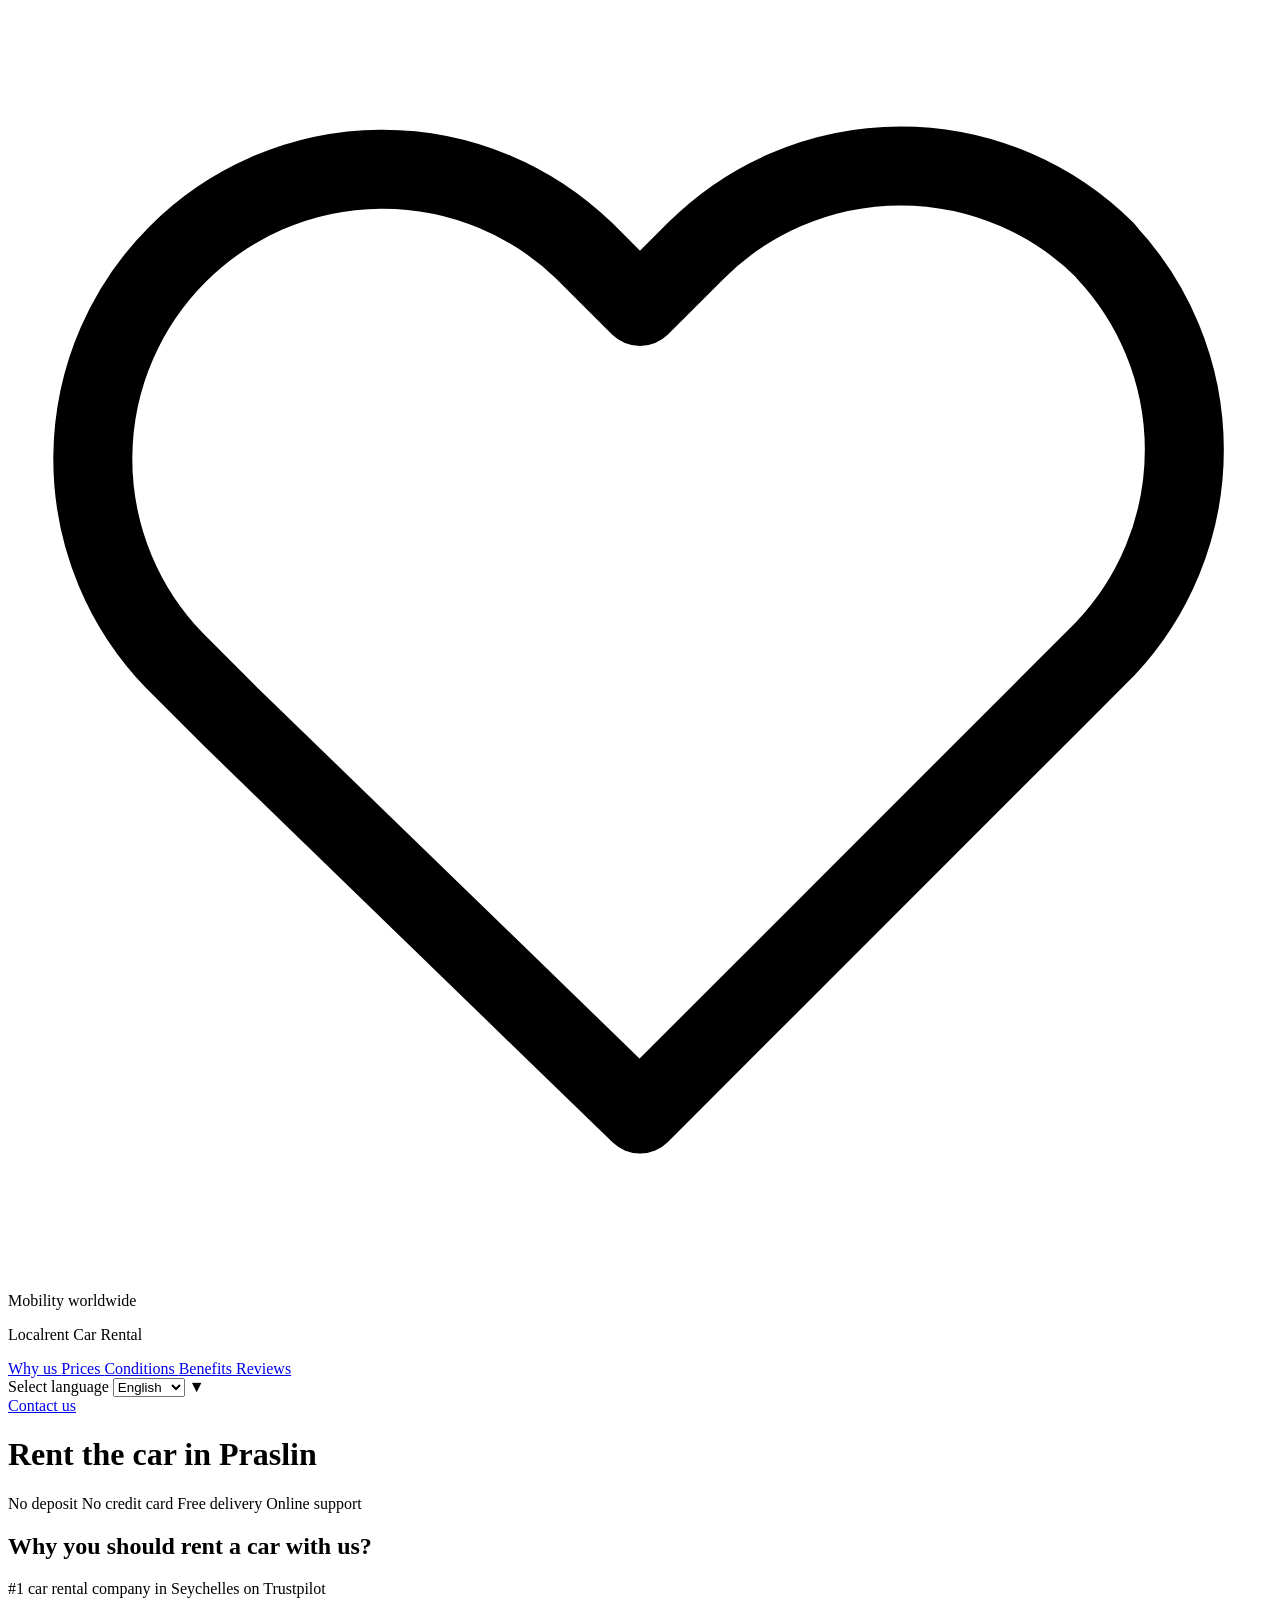
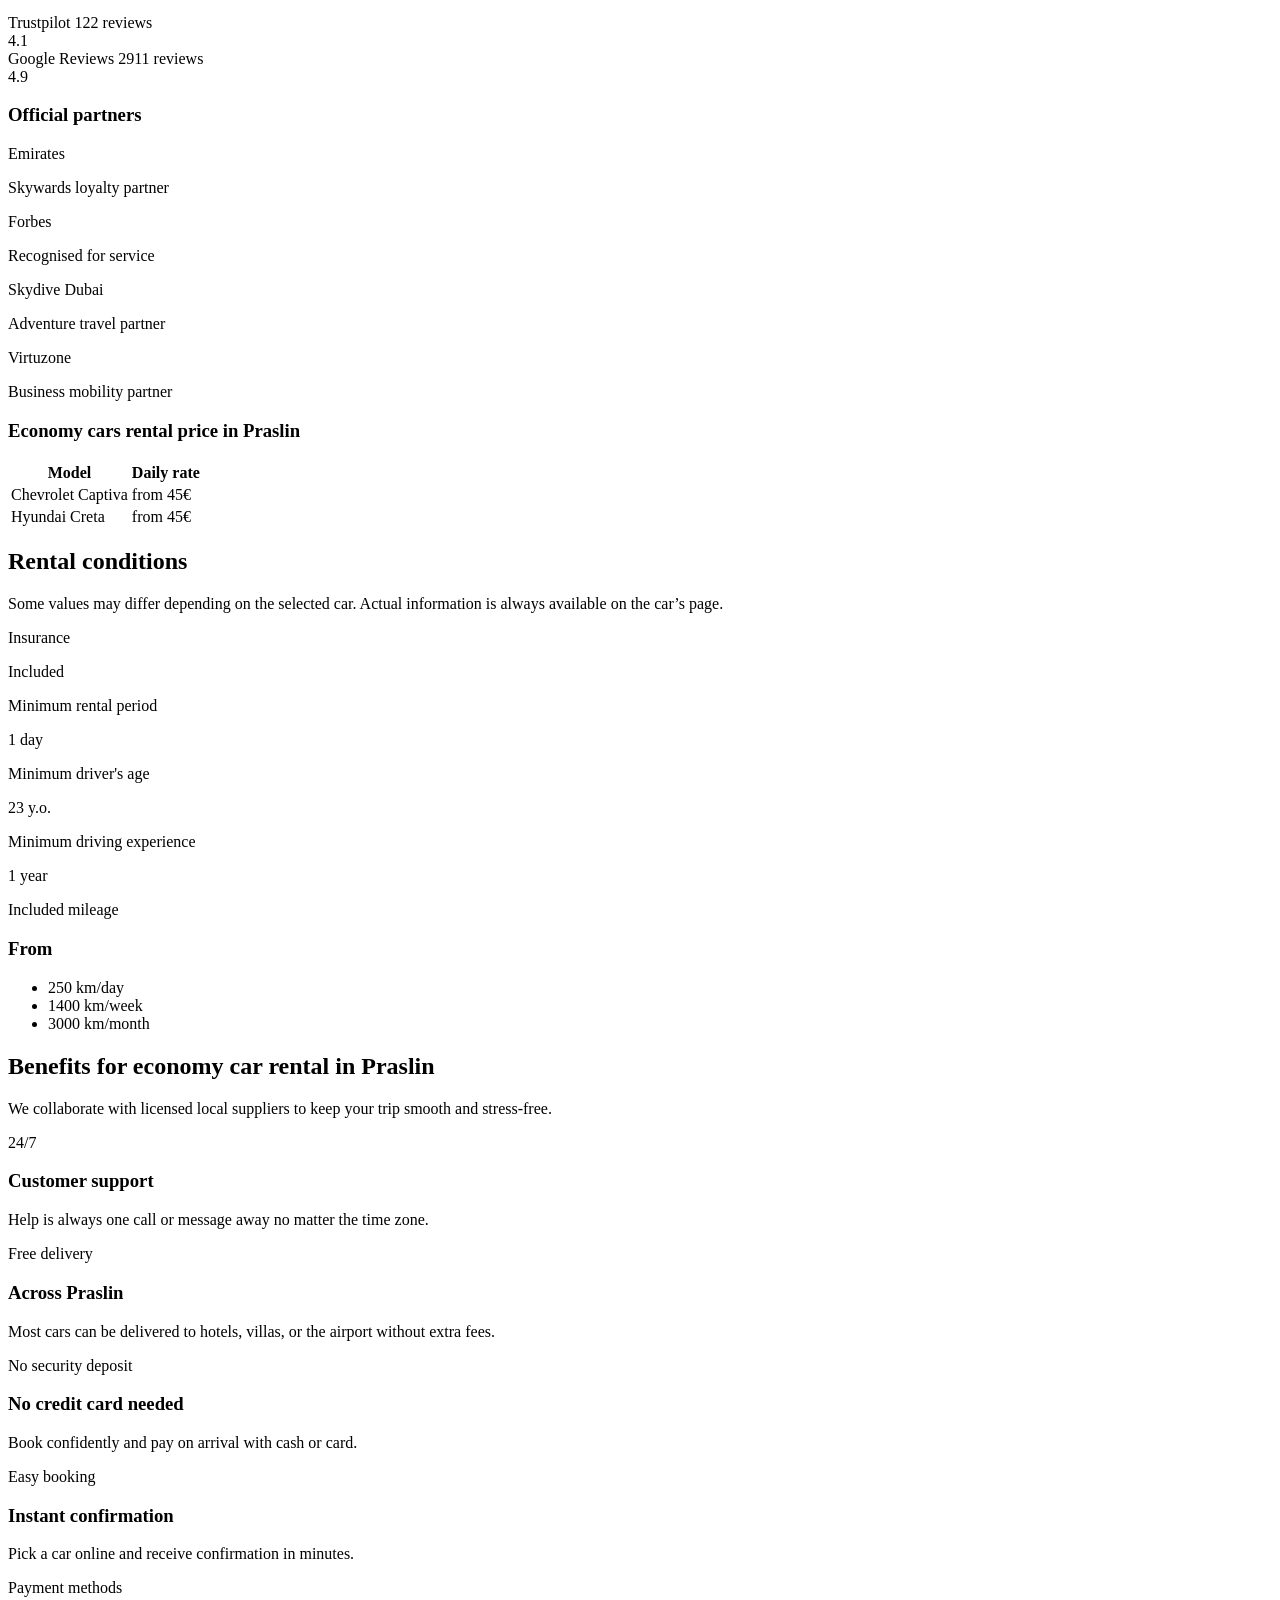
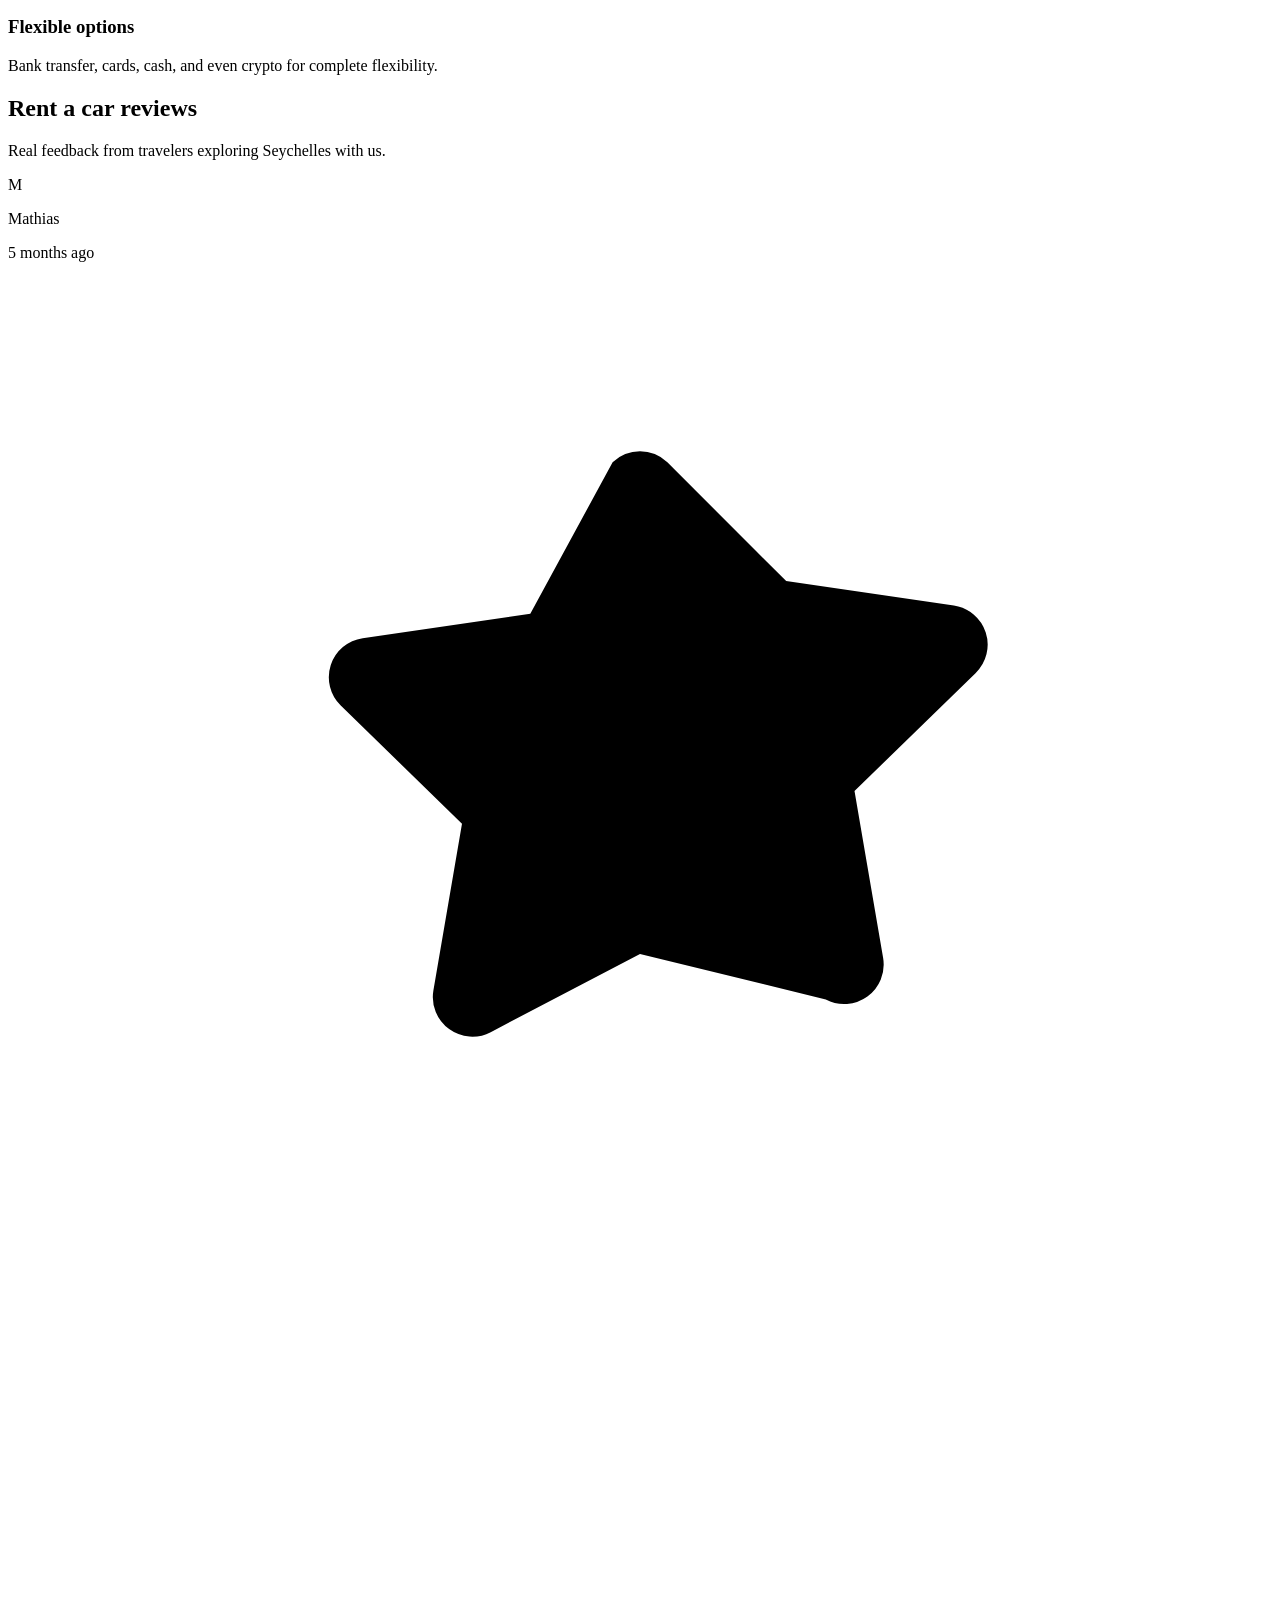
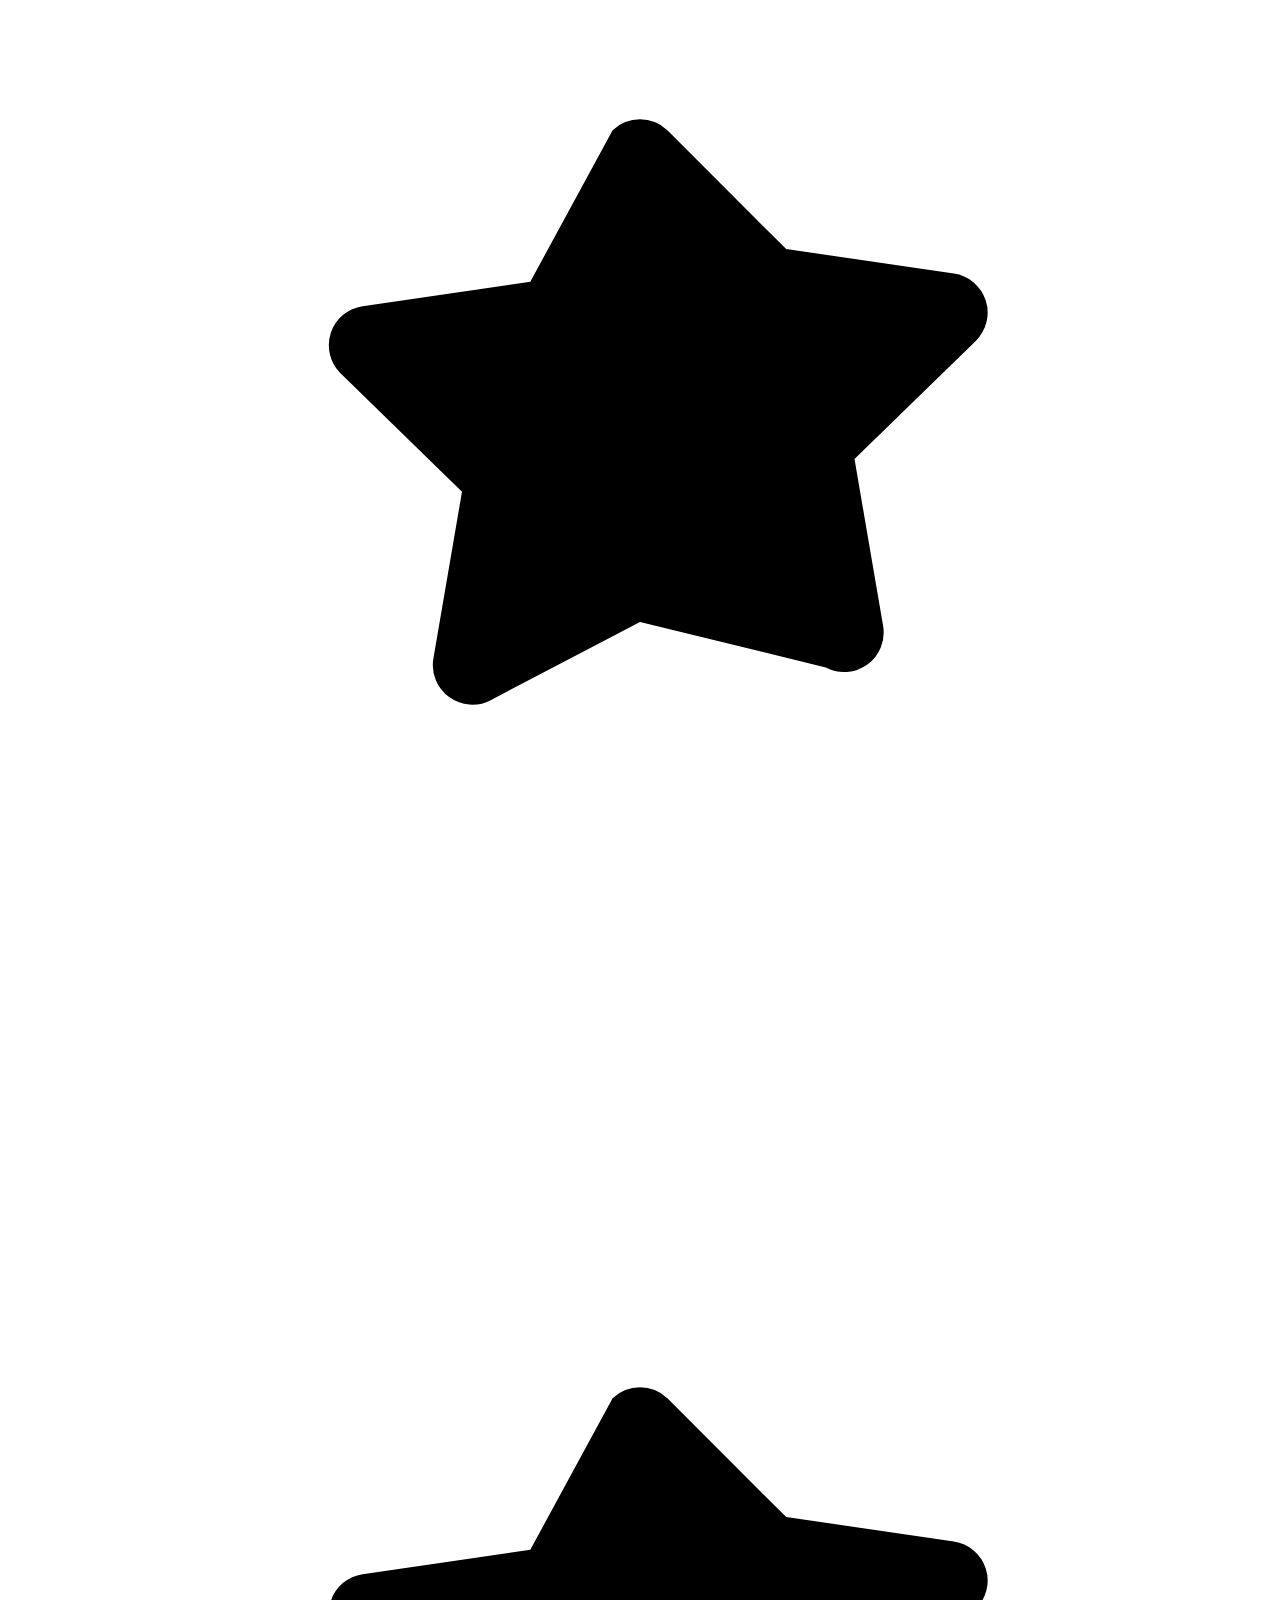
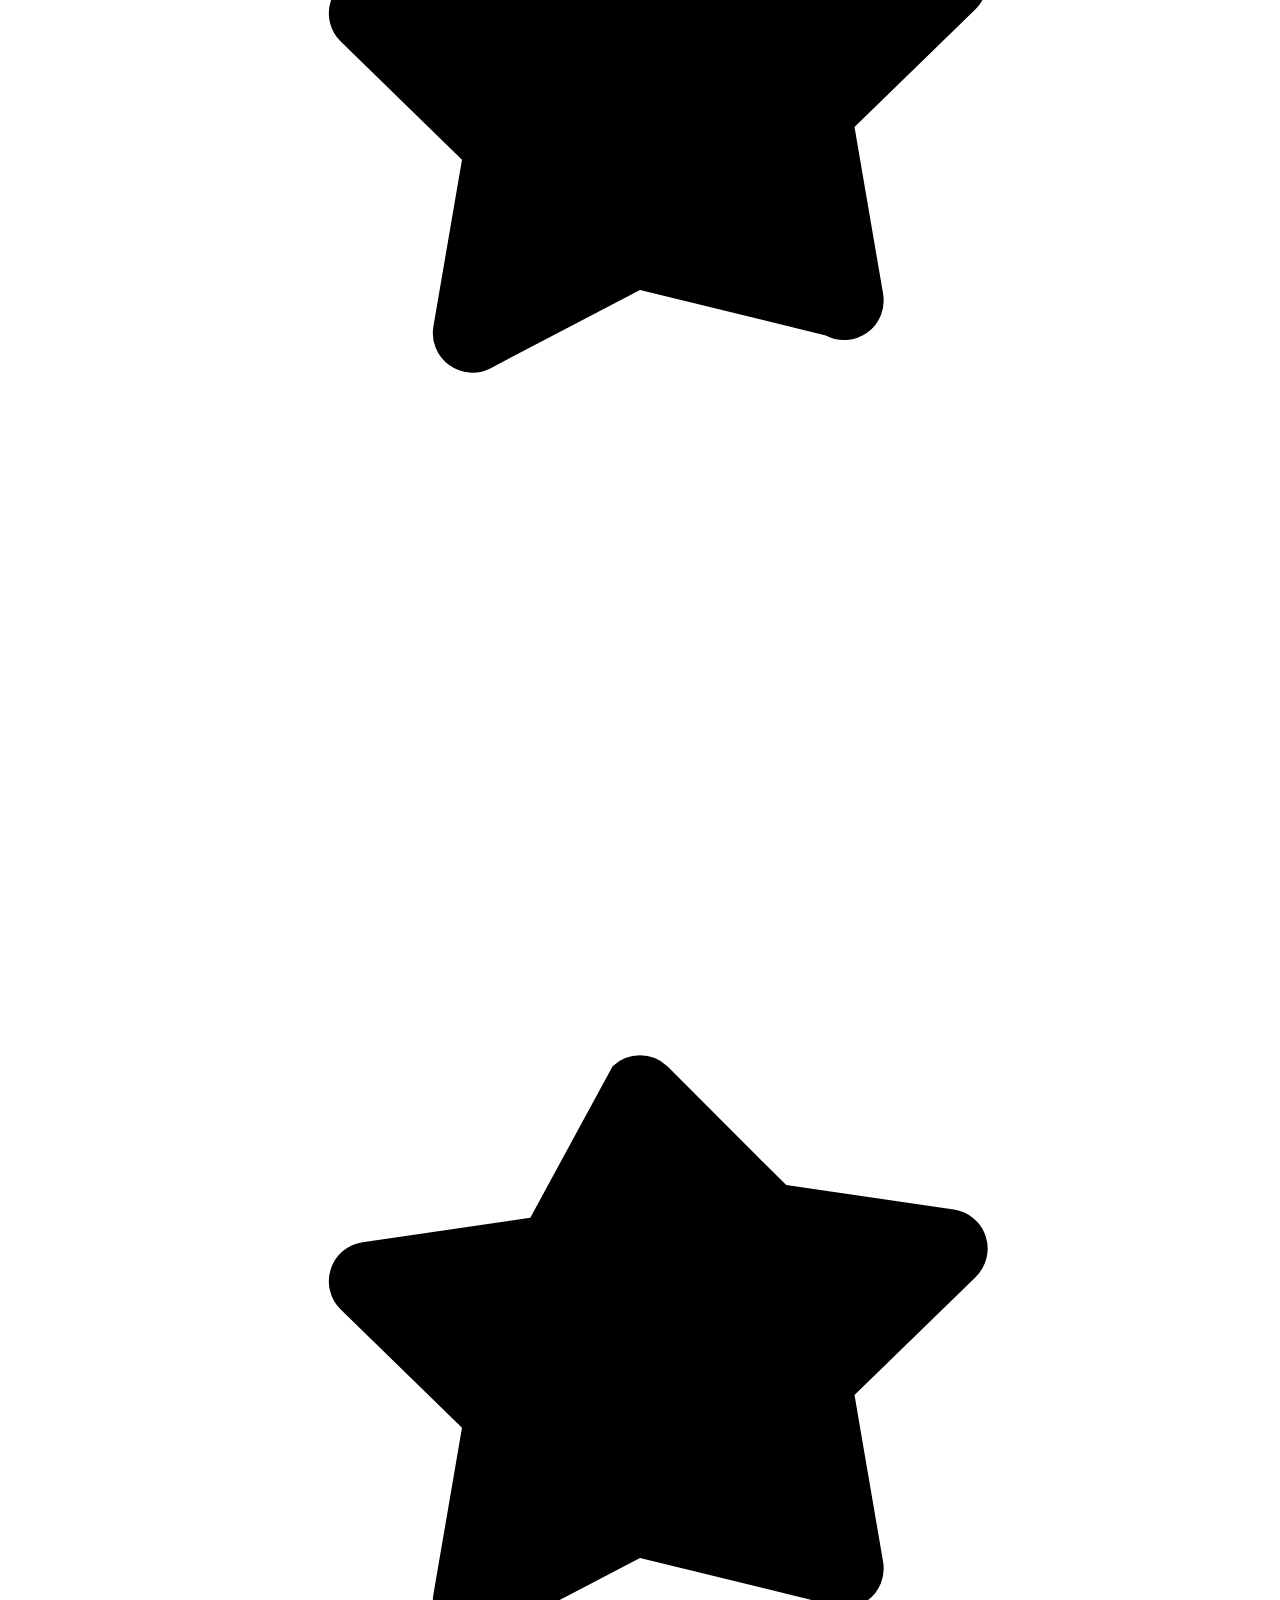
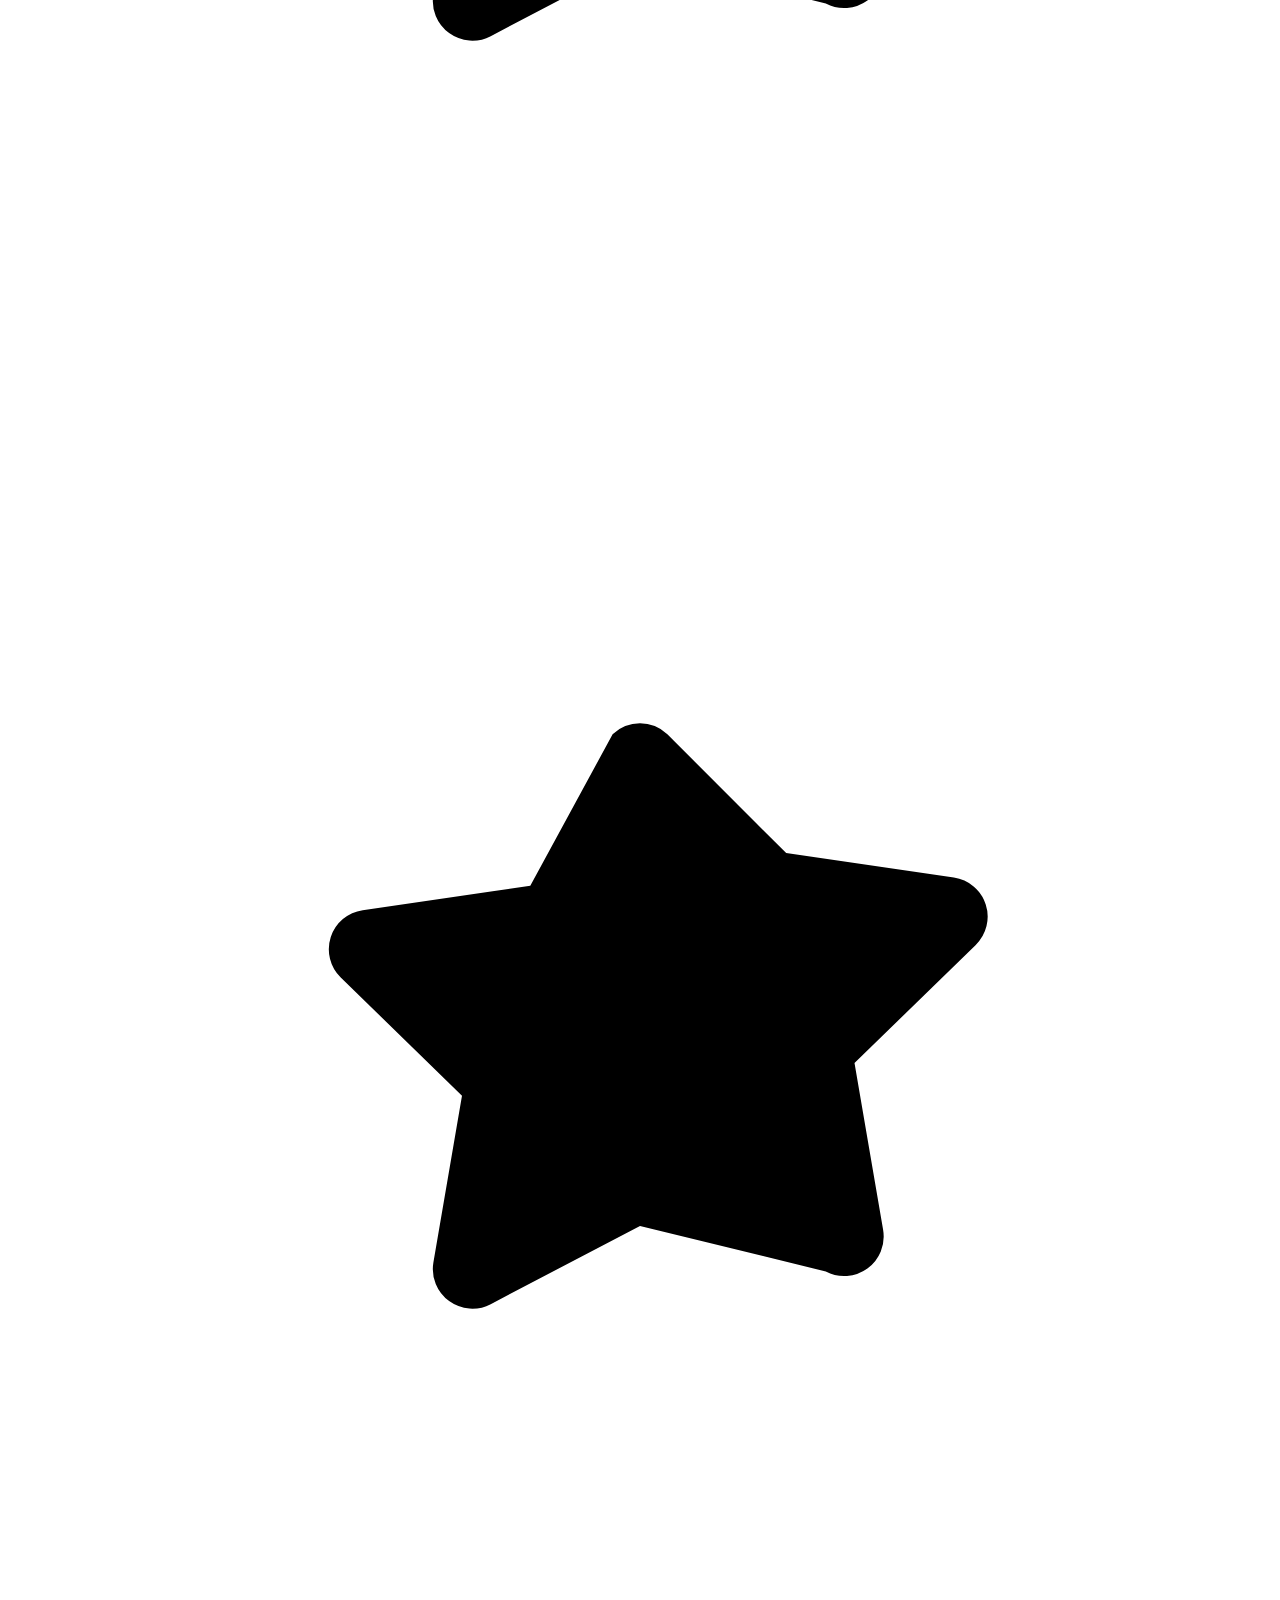
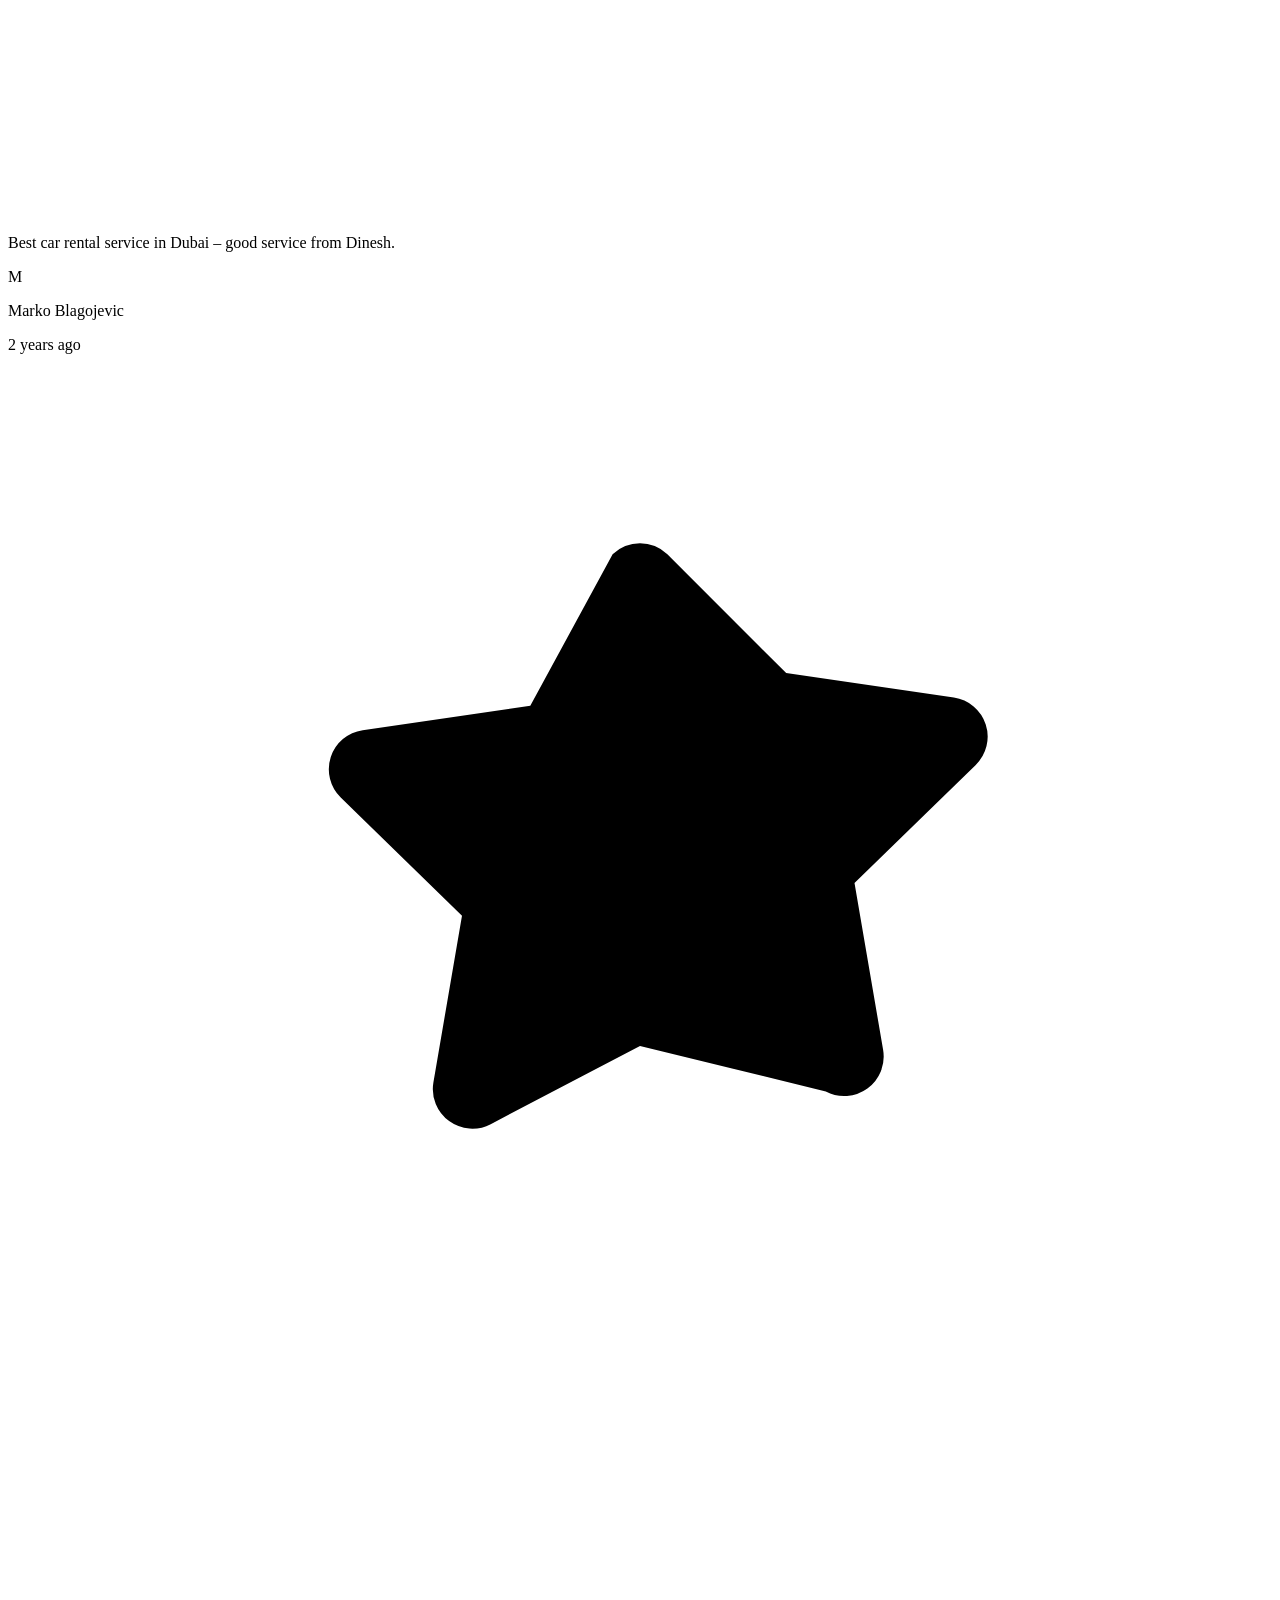
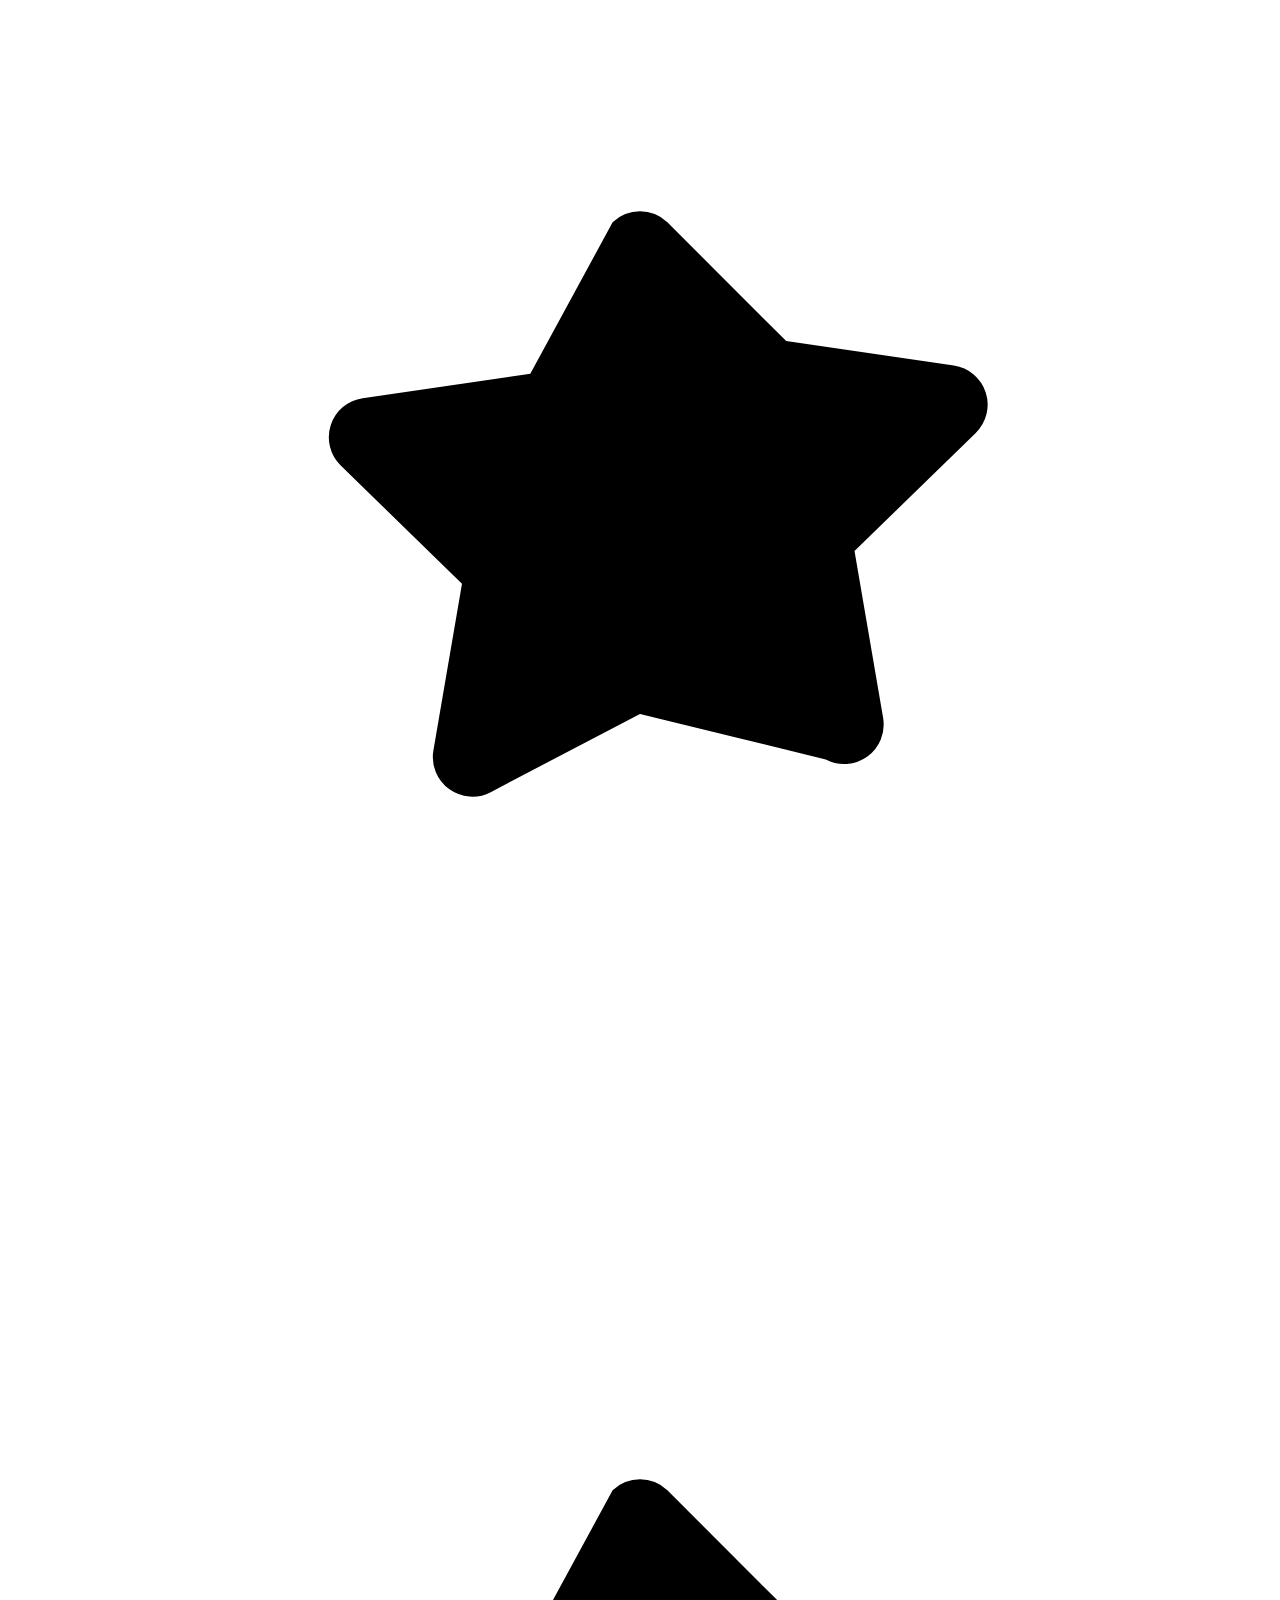
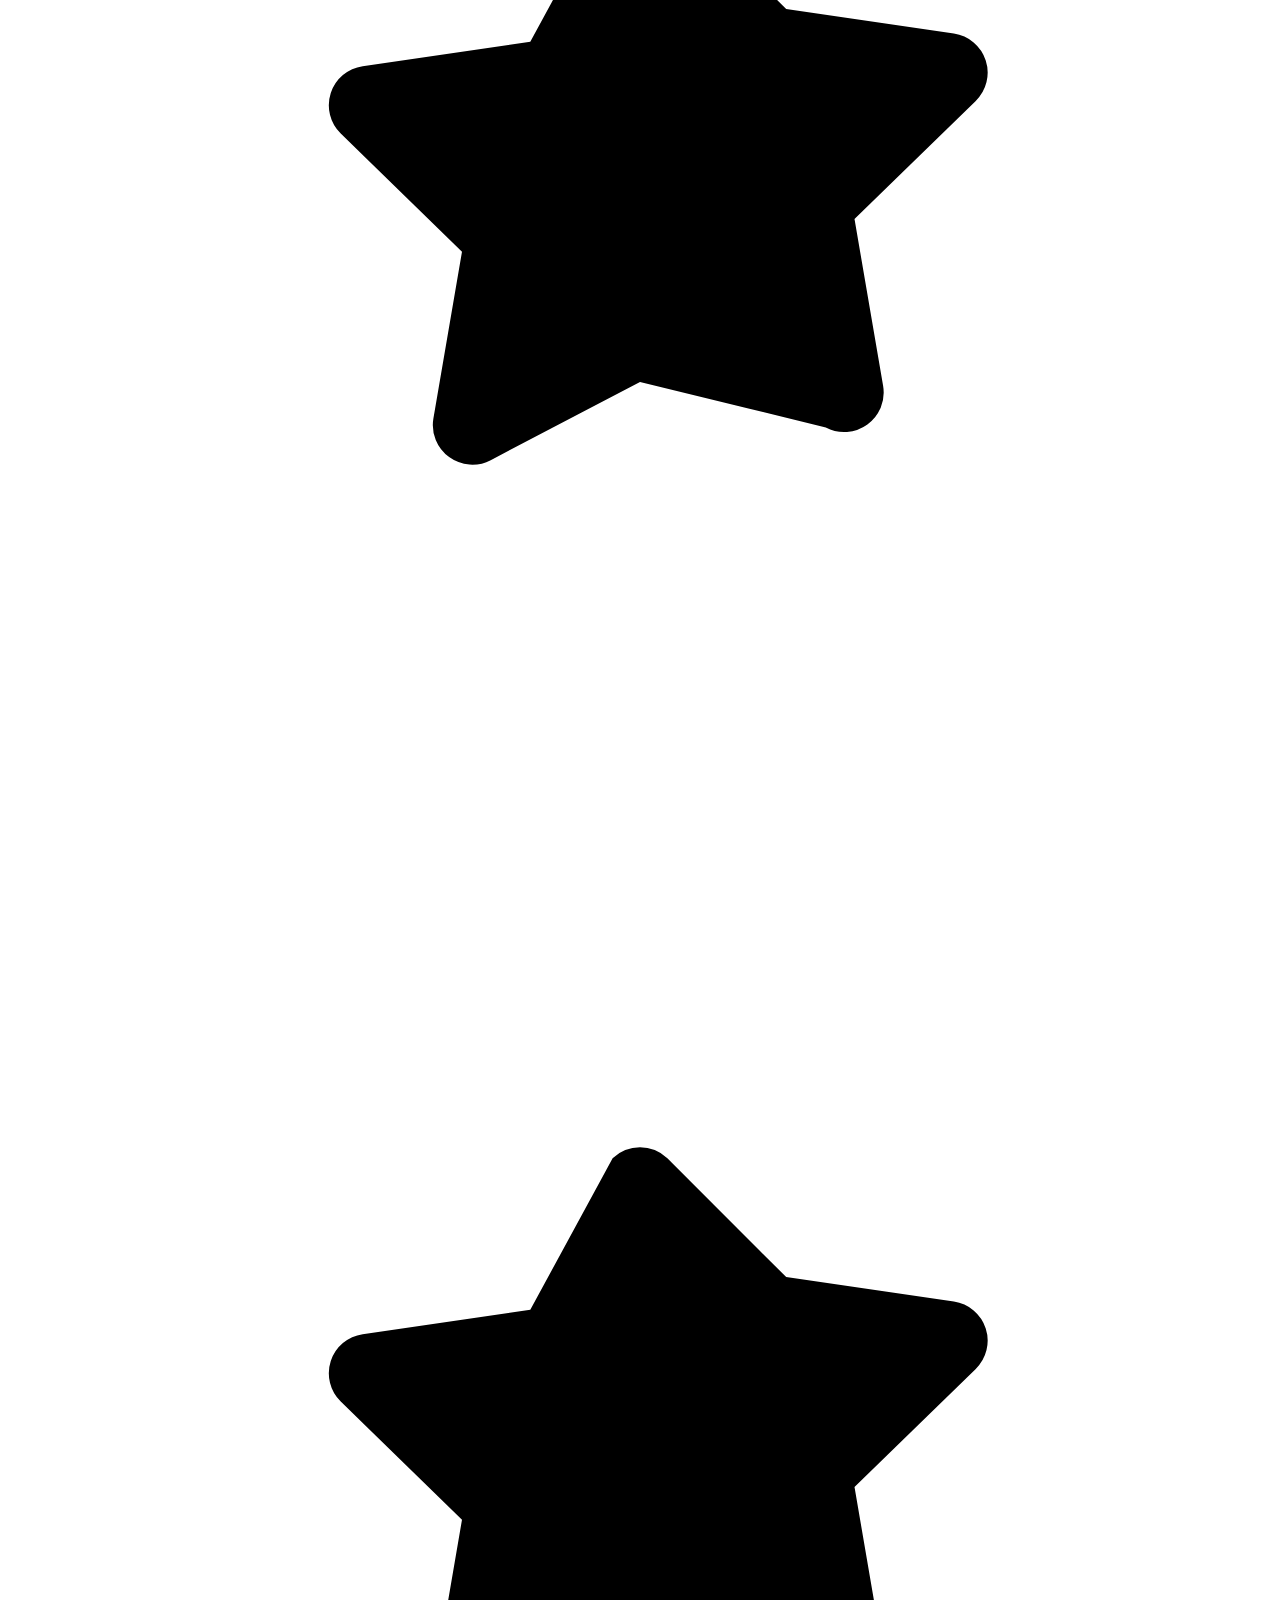
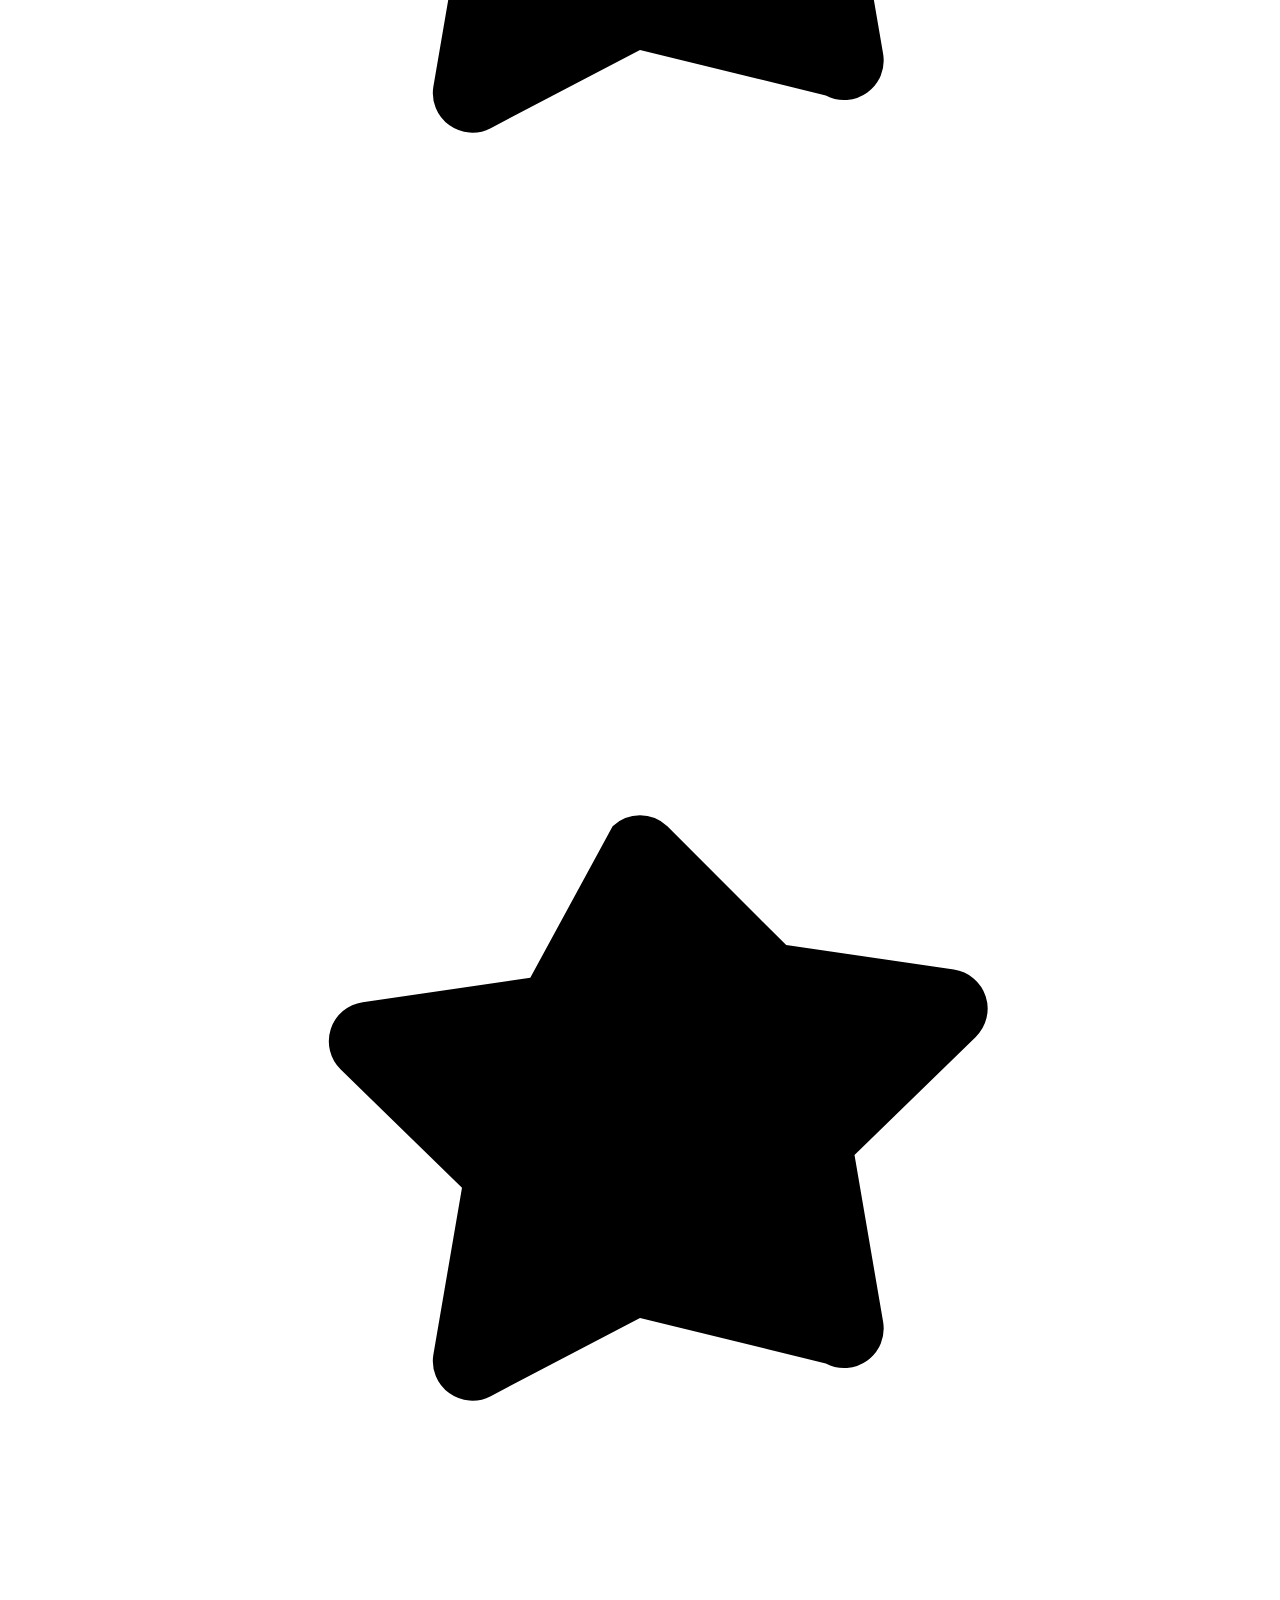
==== en/index.html @ f22f994e "Add files via upload" ====
<!DOCTYPE html><html lang="en" class="scroll-smooth"> <head><meta charset="utf-8"><meta name="viewport" content="width=device-width, initial-scale=1"><title>Car Rental Praslin</title><meta name="description" content="Book economy cars in Praslin with trusted local partners."><meta name="theme-color" content="#0d74ff"><meta name="color-scheme" content="light"><link rel="icon" type="image/svg+xml" href="/favicon.svg"><link rel="preconnect" href="https://fonts.googleapis.com"><link rel="preconnect" href="https://fonts.gstatic.com" crossorigin><link href="https://fonts.googleapis.com/css2?family=Inter:wght@400;500;600;700;800&display=swap" rel="stylesheet"><link rel="stylesheet" href="/testSite/_astro/index.DCX5sNf8.css"></head> <body class="min-h-screen bg-[#f5f7fb] font-sans text-slate-900 antialiased">  <header class="relative isolate overflow-hidden"> <div aria-hidden="true" class="absolute inset-0 -z-10 bg-gradient-to-b from-[#0b65f1] via-[#0d74ff] to-[#1a78ff]"></div> <div aria-hidden="true" class="pointer-events-none absolute left-1/2 top-1/2 -z-10 h-[42rem] w-[42rem] -translate-x-1/2 -translate-y-1/2 rounded-full bg-[radial-gradient(circle_at_center,_rgba(255,255,255,0.35),_transparent_65%)] blur-3xl"></div> <div aria-hidden="true" class="pointer-events-none absolute -right-40 top-1/3 -z-10 h-96 w-96 rounded-full bg-[radial-gradient(circle_at_center,_rgba(104,195,255,0.45),_transparent_70%)] blur-3xl"></div> <div class="relative mx-auto flex max-w-[1200px] flex-col gap-1 px-6 pb-24 pt-10 text-white md:px-12 lg:px-16"> <div class="flex flex-wrap items-center justify-between gap-6"> <div class="flex items-center gap-3 text-white"> <span class="flex h-9 w-9 items-center justify-center rounded-full bg-white/20"> <svg xmlns="http://www.w3.org/2000/svg" viewBox="0 0 24 24" fill="none" stroke="currentColor" class="h-5 w-5"> <path stroke-linecap="round" stroke-linejoin="round" stroke-width="1.5" d="M20.84 4.61a5.5 5.5 0 0 0-7.78 0L12 5.67l-1.06-1.06a5.502 5.502 0 0 0-7.78 7.78l1.06 1.06L12 21l7.78-7.78 1.06-1.06a5.5 5.5 0 0 0 0-7.54z"></path> </svg> </span> <div> <p class="text-sm uppercase tracking-[.3em] text-white/70">Mobility worldwide</p> <p class="text-base font-semibold">Localrent Car Rental</p> </div> </div> <nav aria-label="Primary" class="flex items-center gap-4 text-sm font-medium text-white/80"> <a href="#why-us" class="transition hover:text-white"> Why us </a><a href="#prices" class="transition hover:text-white"> Prices </a><a href="#conditions" class="transition hover:text-white"> Conditions </a><a href="#benefits" class="transition hover:text-white"> Benefits </a><a href="#reviews" class="transition hover:text-white"> Reviews </a> <div class="hidden h-6 w-px bg-white/20 md:block" aria-hidden="true"></div> <div class="relative" data-astro-cid-a2mxz4y6> <label class="sr-only" data-astro-cid-a2mxz4y6> Select language </label> <select id="language-switcher-select" class="language-select" aria-label="Select language" onchange="if (this.value) window.location.href=this.value;" data-astro-cid-a2mxz4y6> <option value="/en/" selected data-astro-cid-a2mxz4y6> English </option><option value="/ru/" data-astro-cid-a2mxz4y6> Русский </option> </select> <span class="language-select__chevron" aria-hidden="true" data-astro-cid-a2mxz4y6>
▼
</span> </div>  <a class="rounded-full border border-white/40 px-5 py-2 text-sm font-semibold transition hover:border-white hover:text-white" href="#contact"> Contact us </a> </nav> </div> <div class="flex flex-col justify-center gap-8"> <div class="flex flex-col items-center gap-8"> <h1 class="mt-4 text-4xl font-bold leading-tight md:text-5xl"> Rent the car in Praslin </h1> </div> <div class="flex flex-wrap justify-center gap-3"> <span class="rounded-full border border-white/30 bg-white/10 px-4 py-2 text-xs font-semibold uppercase tracking-wide text-white/90"> No deposit </span><span class="rounded-full border border-white/30 bg-white/10 px-4 py-2 text-xs font-semibold uppercase tracking-wide text-white/90"> No credit card </span><span class="rounded-full border border-white/30 bg-white/10 px-4 py-2 text-xs font-semibold uppercase tracking-wide text-white/90"> Free delivery </span><span class="rounded-full border border-white/30 bg-white/10 px-4 py-2 text-xs font-semibold uppercase tracking-wide text-white/90"> Online support </span> </div> <div id="search-app" class="min-h-[1000px]"> <script src="https://static.localrent.com/booking/v2/wl/app.js" async data-mrc-wl="true" data-affiliate="2777" data-country="98" data-city="549194" data-routing="on" data-zindex="10000" data-initfilters="year=2020&pp_ids%5B0%5D=50309&dp_ids%5B0%5D=50309"></script> </div> </div> </div> </header> <main class="space-y-24"> <section class="mx-auto max-w-[1200px] space-y-12 px-6 md:px-12 lg:px-16"> <div class="flex flex-col gap-6 rounded-3xl bg-white p-8 shadow-[0_30px_80px_-40px_rgba(12,46,110,0.35)]"> <div class="flex flex-col gap-6 lg:flex-row lg:items-center lg:justify-between"> <div class="flex flex-col gap-2"> <h2 id="why-us" class="text-2xl font-bold text-slate-900 md:text-3xl"> Why you should rent a car with us? </h2> <p class="text-sm font-medium text-slate-500"> #1 car rental company in Seychelles on Trustpilot </p> </div> <div class="flex flex-wrap gap-6"> <div class="flex items-center gap-3 rounded-2xl border border-slate-100 bg-slate-50/60 px-4 py-3"> <div class="flex flex-col"> <span class="text-sm font-semibold text-slate-900"> Trustpilot </span> <span class="text-xs text-slate-500">122 reviews</span> </div> <span class="text-2xl font-bold text-emerald-500">4.1</span> </div><div class="flex items-center gap-3 rounded-2xl border border-slate-100 bg-slate-50/60 px-4 py-3"> <div class="flex flex-col"> <span class="text-sm font-semibold text-slate-900"> Google Reviews </span> <span class="text-xs text-slate-500">2911 reviews</span> </div> <span class="text-2xl font-bold text-emerald-500">4.9</span> </div> </div> </div> <div class="rounded-2xl border border-slate-100 bg-white p-6 shadow-sm"> <h3 class="text-lg font-semibold text-slate-900">Official partners</h3> <div class="mt-4 grid grid-cols-1 gap-4 text-sm sm:grid-cols-2 lg:grid-cols-4"> <div class="flex h-full flex-col items-start justify-center gap-1 rounded-xl border border-slate-100 bg-slate-50/70 p-4 text-left shadow-sm shadow-slate-900/5"> <p class="text-sm font-semibold text-slate-900">Emirates</p> <p class="text-xs text-slate-500">Skywards loyalty partner</p>  </div><div class="flex h-full flex-col items-start justify-center gap-1 rounded-xl border border-slate-100 bg-slate-50/70 p-4 text-left shadow-sm shadow-slate-900/5"> <p class="text-sm font-semibold text-slate-900">Forbes</p> <p class="text-xs text-slate-500">Recognised for service</p>  </div><div class="flex h-full flex-col items-start justify-center gap-1 rounded-xl border border-slate-100 bg-slate-50/70 p-4 text-left shadow-sm shadow-slate-900/5"> <p class="text-sm font-semibold text-slate-900">Skydive Dubai</p> <p class="text-xs text-slate-500">Adventure travel partner</p>  </div><div class="flex h-full flex-col items-start justify-center gap-1 rounded-xl border border-slate-100 bg-slate-50/70 p-4 text-left shadow-sm shadow-slate-900/5"> <p class="text-sm font-semibold text-slate-900">Virtuzone</p> <p class="text-xs text-slate-500">Business mobility partner</p>  </div> </div> </div> </div> </section> <section id="prices" class="mx-auto max-w-[1200px] px-6 md:px-12 lg:px-16"> <div class="rounded-2xl border border-slate-100 bg-white p-6 shadow-sm"> <h3 class="text-lg font-semibold text-slate-900"> Economy cars rental price in Praslin </h3> <table class="mt-4 w-full divide-y divide-slate-100 text-left text-sm text-slate-600"> <thead> <tr class="text-xs uppercase tracking-wide text-slate-400"> <th class="pb-3">Model</th> <th class="pb-3 text-right">Daily rate</th> </tr> </thead> <tbody class="divide-y divide-slate-100"> <tr> <td class="py-3 font-medium text-slate-700">Chevrolet Captiva</td> <td class="py-3 text-right font-semibold text-slate-900"> from 45€ </td> </tr><tr> <td class="py-3 font-medium text-slate-700">Hyundai Creta</td> <td class="py-3 text-right font-semibold text-slate-900"> from 45€ </td> </tr> </tbody> </table> </div> </section> <section id="conditions" class="bg-white py-20"> <div class="mx-auto flex max-w-[1200px] flex-col gap-12 px-6 md:px-12 lg:px-16"> <div class="flex flex-col gap-3"> <h2 class="text-3xl font-bold text-slate-900">Rental conditions</h2> <p class="max-w-3xl text-sm text-slate-500"> Some values may differ depending on the selected car. Actual information is always available on the car’s page. </p> </div> <div class="grid gap-6 rounded-3xl border border-slate-100 bg-slate-50/60 p-8 md:grid-cols-2 lg:grid-cols-4"> <div class="space-y-2"> <p class="text-xs font-semibold uppercase tracking-wide text-slate-500"> Insurance </p> <p class="text-xl font-bold text-slate-900">Included</p> </div><div class="space-y-2"> <p class="text-xs font-semibold uppercase tracking-wide text-slate-500"> Minimum rental period </p> <p class="text-xl font-bold text-slate-900">1 day</p> </div><div class="space-y-2"> <p class="text-xs font-semibold uppercase tracking-wide text-slate-500"> Minimum driver&#39;s age </p> <p class="text-xl font-bold text-slate-900">23 y.o.</p> </div><div class="space-y-2"> <p class="text-xs font-semibold uppercase tracking-wide text-slate-500"> Minimum driving experience </p> <p class="text-xl font-bold text-slate-900">1 year</p> </div> </div> <div class="grid gap-6 rounded-3xl border border-slate-100 bg-white p-8"> <div> <p class="text-xs font-semibold uppercase tracking-wide text-slate-500"> Included mileage </p> <h3 class="mt-2 text-xl font-bold text-slate-900">From</h3> </div> <ul class="grid gap-2 text-sm font-semibold text-slate-700 md:grid-cols-3"> <li class="flex items-start gap-3"> <span class="mt-1 h-2.5 w-2.5 rounded-full bg-[#0b65f1]"></span> <span>250 km/day</span> </li><li class="flex items-start gap-3"> <span class="mt-1 h-2.5 w-2.5 rounded-full bg-[#0b65f1]"></span> <span>1400 km/week</span> </li><li class="flex items-start gap-3"> <span class="mt-1 h-2.5 w-2.5 rounded-full bg-[#0b65f1]"></span> <span>3000 km/month</span> </li> </ul> </div> </div> </section> <section id="benefits" class="mx-auto max-w-[1200px] space-y-10 px-6 md:px-12 lg:px-16"> <div class="flex flex-col gap-3"> <h2 class="text-3xl font-bold text-slate-900"> Benefits for economy car rental in Praslin </h2> <p class="text-sm text-slate-500"> We collaborate with licensed local suppliers to keep your trip smooth and stress-free. </p> </div> <div class="grid gap-6 md:grid-cols-2 lg:grid-cols-3"> <div class="flex h-full flex-col gap-3 rounded-2xl border border-slate-100 bg-white p-6 shadow-sm"> <div> <p class="text-xs font-semibold uppercase tracking-wide text-[#0b65f1]"> 24/7 </p> <h3 class="text-lg font-semibold text-slate-900">Customer support</h3> </div> <p class="text-sm text-slate-600">Help is always one call or message away no matter the time zone.</p> </div><div class="flex h-full flex-col gap-3 rounded-2xl border border-slate-100 bg-white p-6 shadow-sm"> <div> <p class="text-xs font-semibold uppercase tracking-wide text-[#0b65f1]"> Free delivery </p> <h3 class="text-lg font-semibold text-slate-900">Across Praslin</h3> </div> <p class="text-sm text-slate-600">Most cars can be delivered to hotels, villas, or the airport without extra fees.</p> </div><div class="flex h-full flex-col gap-3 rounded-2xl border border-slate-100 bg-white p-6 shadow-sm"> <div> <p class="text-xs font-semibold uppercase tracking-wide text-[#0b65f1]"> No security deposit </p> <h3 class="text-lg font-semibold text-slate-900">No credit card needed</h3> </div> <p class="text-sm text-slate-600">Book confidently and pay on arrival with cash or card.</p> </div><div class="flex h-full flex-col gap-3 rounded-2xl border border-slate-100 bg-white p-6 shadow-sm"> <div> <p class="text-xs font-semibold uppercase tracking-wide text-[#0b65f1]"> Easy booking </p> <h3 class="text-lg font-semibold text-slate-900">Instant confirmation</h3> </div> <p class="text-sm text-slate-600">Pick a car online and receive confirmation in minutes.</p> </div><div class="flex h-full flex-col gap-3 rounded-2xl border border-slate-100 bg-white p-6 shadow-sm"> <div> <p class="text-xs font-semibold uppercase tracking-wide text-[#0b65f1]"> Payment methods </p> <h3 class="text-lg font-semibold text-slate-900">Flexible options</h3> </div> <p class="text-sm text-slate-600">Bank transfer, cards, cash, and even crypto for complete flexibility.</p> </div> </div> </section> <section id="reviews" class="bg-white py-20"> <div class="mx-auto flex max-w-[1200px] flex-col gap-10 px-6 md:px-12 lg:px-16"> <div class="flex flex-col gap-3"> <h2 class="text-3xl font-bold text-slate-900">Rent a car reviews</h2> <p class="text-sm text-slate-500"> Real feedback from travelers exploring Seychelles with us. </p> </div> <div class="grid gap-6 lg:grid-cols-2"> <article class="flex h-full flex-col gap-4 rounded-3xl border border-slate-100 bg-slate-50 p-8"> <div class="flex items-center gap-4"> <span class="flex h-14 w-14 items-center justify-center rounded-full text-lg font-semibold text-white bg-orange-500"> M </span> <div> <p class="text-base font-semibold text-slate-900">Mathias</p> <p class="text-xs text-slate-500">5 months ago</p> </div> </div> <div class="flex gap-1 text-[#f7b500]"> <svg xmlns="http://www.w3.org/2000/svg" viewBox="0 0 24 24" fill="currentColor" class="h-4 w-4" aria-hidden="true"> <path d="M11.48 3.499a.75.75 0 0 1 1.04 0l2.256 2.256 3.183.464a.75.75 0 0 1 .416 1.279l-2.302 2.244.543 3.166a.75.75 0 0 1-1.088.791L12 12.834l-2.835 1.485a.75.75 0 0 1-1.088-.79l.543-3.167-2.302-2.244a.75.75 0 0 1 .416-1.279l3.183-.464z"></path> </svg><svg xmlns="http://www.w3.org/2000/svg" viewBox="0 0 24 24" fill="currentColor" class="h-4 w-4" aria-hidden="true"> <path d="M11.48 3.499a.75.75 0 0 1 1.04 0l2.256 2.256 3.183.464a.75.75 0 0 1 .416 1.279l-2.302 2.244.543 3.166a.75.75 0 0 1-1.088.791L12 12.834l-2.835 1.485a.75.75 0 0 1-1.088-.79l.543-3.167-2.302-2.244a.75.75 0 0 1 .416-1.279l3.183-.464z"></path> </svg><svg xmlns="http://www.w3.org/2000/svg" viewBox="0 0 24 24" fill="currentColor" class="h-4 w-4" aria-hidden="true"> <path d="M11.48 3.499a.75.75 0 0 1 1.04 0l2.256 2.256 3.183.464a.75.75 0 0 1 .416 1.279l-2.302 2.244.543 3.166a.75.75 0 0 1-1.088.791L12 12.834l-2.835 1.485a.75.75 0 0 1-1.088-.79l.543-3.167-2.302-2.244a.75.75 0 0 1 .416-1.279l3.183-.464z"></path> </svg><svg xmlns="http://www.w3.org/2000/svg" viewBox="0 0 24 24" fill="currentColor" class="h-4 w-4" aria-hidden="true"> <path d="M11.48 3.499a.75.75 0 0 1 1.04 0l2.256 2.256 3.183.464a.75.75 0 0 1 .416 1.279l-2.302 2.244.543 3.166a.75.75 0 0 1-1.088.791L12 12.834l-2.835 1.485a.75.75 0 0 1-1.088-.79l.543-3.167-2.302-2.244a.75.75 0 0 1 .416-1.279l3.183-.464z"></path> </svg><svg xmlns="http://www.w3.org/2000/svg" viewBox="0 0 24 24" fill="currentColor" class="h-4 w-4" aria-hidden="true"> <path d="M11.48 3.499a.75.75 0 0 1 1.04 0l2.256 2.256 3.183.464a.75.75 0 0 1 .416 1.279l-2.302 2.244.543 3.166a.75.75 0 0 1-1.088.791L12 12.834l-2.835 1.485a.75.75 0 0 1-1.088-.79l.543-3.167-2.302-2.244a.75.75 0 0 1 .416-1.279l3.183-.464z"></path> </svg> </div> <p class="text-sm text-slate-600">Best car rental service in Dubai – good service from Dinesh.</p> </article><article class="flex h-full flex-col gap-4 rounded-3xl border border-slate-100 bg-slate-50 p-8"> <div class="flex items-center gap-4"> <span class="flex h-14 w-14 items-center justify-center rounded-full text-lg font-semibold text-white bg-purple-500"> M </span> <div> <p class="text-base font-semibold text-slate-900">Marko Blagojevic</p> <p class="text-xs text-slate-500">2 years ago</p> </div> </div> <div class="flex gap-1 text-[#f7b500]"> <svg xmlns="http://www.w3.org/2000/svg" viewBox="0 0 24 24" fill="currentColor" class="h-4 w-4" aria-hidden="true"> <path d="M11.48 3.499a.75.75 0 0 1 1.04 0l2.256 2.256 3.183.464a.75.75 0 0 1 .416 1.279l-2.302 2.244.543 3.166a.75.75 0 0 1-1.088.791L12 12.834l-2.835 1.485a.75.75 0 0 1-1.088-.79l.543-3.167-2.302-2.244a.75.75 0 0 1 .416-1.279l3.183-.464z"></path> </svg><svg xmlns="http://www.w3.org/2000/svg" viewBox="0 0 24 24" fill="currentColor" class="h-4 w-4" aria-hidden="true"> <path d="M11.48 3.499a.75.75 0 0 1 1.04 0l2.256 2.256 3.183.464a.75.75 0 0 1 .416 1.279l-2.302 2.244.543 3.166a.75.75 0 0 1-1.088.791L12 12.834l-2.835 1.485a.75.75 0 0 1-1.088-.79l.543-3.167-2.302-2.244a.75.75 0 0 1 .416-1.279l3.183-.464z"></path> </svg><svg xmlns="http://www.w3.org/2000/svg" viewBox="0 0 24 24" fill="currentColor" class="h-4 w-4" aria-hidden="true"> <path d="M11.48 3.499a.75.75 0 0 1 1.04 0l2.256 2.256 3.183.464a.75.75 0 0 1 .416 1.279l-2.302 2.244.543 3.166a.75.75 0 0 1-1.088.791L12 12.834l-2.835 1.485a.75.75 0 0 1-1.088-.79l.543-3.167-2.302-2.244a.75.75 0 0 1 .416-1.279l3.183-.464z"></path> </svg><svg xmlns="http://www.w3.org/2000/svg" viewBox="0 0 24 24" fill="currentColor" class="h-4 w-4" aria-hidden="true"> <path d="M11.48 3.499a.75.75 0 0 1 1.04 0l2.256 2.256 3.183.464a.75.75 0 0 1 .416 1.279l-2.302 2.244.543 3.166a.75.75 0 0 1-1.088.791L12 12.834l-2.835 1.485a.75.75 0 0 1-1.088-.79l.543-3.167-2.302-2.244a.75.75 0 0 1 .416-1.279l3.183-.464z"></path> </svg><svg xmlns="http://www.w3.org/2000/svg" viewBox="0 0 24 24" fill="currentColor" class="h-4 w-4" aria-hidden="true"> <path d="M11.48 3.499a.75.75 0 0 1 1.04 0l2.256 2.256 3.183.464a.75.75 0 0 1 .416 1.279l-2.302 2.244.543 3.166a.75.75 0 0 1-1.088.791L12 12.834l-2.835 1.485a.75.75 0 0 1-1.088-.79l.543-3.167-2.302-2.244a.75.75 0 0 1 .416-1.279l3.183-.464z"></path> </svg> </div> <p class="text-sm text-slate-600">Very best rental car in Dubai, easy setup and fast. Highly recommend!</p> </article> </div> </div> </section> </main> <footer id="contact" class="bg-[#20374f] pt-16 text-slate-200"> <div class="mx-auto grid max-w-[1200px] gap-12 px-6 pb-10 md:px-12 lg:grid-cols-4 lg:px-16"> <div class="space-y-4"> <h3 class="text-lg font-semibold text-white">About Our Service</h3> <div class="space-y-3 text-sm text-slate-200/90"> <p>We are your trusted partner for car rentals in Praslin and throughout Seychelles.</p><p>We work with licensed local suppliers to bring you the best deals and reliable service.</p><p>Please note that we act as an intermediary, connecting you with quality car rental providers.</p> </div>  </div><div class="space-y-4"> <h3 class="text-lg font-semibold text-white">Quick Links</h3>  <ul class="space-y-2 text-sm text-slate-200/90"> <li> <a href="#" class="transition hover:text-white"> All Locations </a> </li><li> <a href="#" class="transition hover:text-white"> Car Types </a> </li><li> <a href="#" class="transition hover:text-white"> About Us </a> </li><li> <a href="#" class="transition hover:text-white"> Contacts </a> </li><li> <a href="#" class="transition hover:text-white"> FAQ </a> </li><li> <a href="#" class="transition hover:text-white"> Reviews </a> </li> </ul> </div><div class="space-y-4"> <h3 class="text-lg font-semibold text-white">Popular Destinations</h3>  <ul class="space-y-2 text-sm text-slate-200/90"> <li> <a href="#" class="transition hover:text-white"> Mahé </a> </li><li> <a href="#" class="transition hover:text-white"> Praslin </a> </li><li> <a href="#" class="transition hover:text-white"> La Digue </a> </li><li> <a href="#" class="transition hover:text-white"> Seychelles International Airport </a> </li> </ul> </div><div class="space-y-4"> <h3 class="text-lg font-semibold text-white">Contact Information</h3> <div class="space-y-3 text-sm text-slate-200/90"> <p>Email: rent@carrentalpraslinseychelles.com</p><p>Phone: +44 7380 31 6727</p><p>WhatsApp: +44 7380 31 6727</p><p>Address: PO Box 181, Victoria, Mahé, Seychelles</p><p>Working Hours: Mon-Sun 8:00-20:00</p> </div>  </div> </div> <div class="border-t border-white/10"> <div class="mx-auto flex max-w-[1200px] flex-col-reverse gap-4 px-6 py-6 text-sm text-slate-300 md:flex-row md:items-center md:justify-between md:px-12 lg:px-16"> <p>© 2025 Car Rental Praslin. All rights reserved.</p> <div class="flex flex-wrap gap-4"> <a href="#" class="transition hover:text-white"> Terms of use </a><a href="#" class="transition hover:text-white"> Privacy policy </a><a href="#" class="transition hover:text-white"> Cookie policy </a> </div> </div> </div> </footer> <div id="locale-suggest-modal" class="locale-modal" hidden><div class="locale-modal__backdrop" data-action="close"></div><div class="locale-modal__dialog" role="dialog" aria-modal="true" aria-labelledby="locale-modal-title"><button type="button" class="locale-modal__close" data-action="close" aria-label="Close language suggestion">
×
</button><h2 id="locale-modal-title">Prefer Russian?</h2><p class="locale-modal__description">We detected your browser is set to Russian. Would you like to view the site in Russian?</p><div class="locale-modal__actions"><button type="button" class="locale-modal__button--primary" data-action="switch">Перейти на русский</button><button type="button" class="locale-modal__button--ghost" data-action="stay">Continue in English</button></div></div></div><script>(function(){const storageKey = "lr-locale-prompt";
const targetLocales = ["ru"];
const switchHref = "/ru/";

			(function () {
				if (typeof window === 'undefined') {
					return;
				}

				if (!Array.isArray(targetLocales) || targetLocales.length === 0) {
					return;
				}

				var normalizedTargets = targetLocales
					.map(function (entry) {
						return (entry || '').toLowerCase();
					})
					.filter(Boolean);

				if (normalizedTargets.length === 0) {
					return;
				}

				var readStorage = function () {
					try {
						return window.localStorage.getItem(storageKey);
					} catch (error) {
						return null;
					}
				};

				var writeStorage = function (value) {
					try {
						window.localStorage.setItem(storageKey, value);
					} catch (error) {
						// ignore storage errors (e.g., private mode)
					}
				};

				if (readStorage() === 'dismissed') {
					return;
				}

				var languages = (navigator.languages || [navigator.language || ''])
					.map(function (entry) {
						return (entry || '').toLowerCase();
					})
					.filter(Boolean);

				var shouldSuggest = languages.some(function (lang) {
					if (!lang) {
						return false;
					}

					if (normalizedTargets.indexOf(lang) !== -1) {
						return true;
					}

					var short = lang.split('-')[0];
					return normalizedTargets.indexOf(short) !== -1;
				});

				if (!shouldSuggest) {
					return;
				}

				var modal = document.getElementById('locale-suggest-modal');
				if (!modal) {
					return;
				}

				   // Delay modal appearance by 10 seconds after page load
				   var showModalWithDelay = function() {
					   modal.removeAttribute('hidden');
					   var previousOverflow = document.body.style.overflow;
					   document.body.style.overflow = 'hidden';
				   };
				   setTimeout(showModalWithDelay, 10000);

				var closeModal = function () {
					modal.setAttribute('hidden', '');
					document.body.style.overflow = previousOverflow;
					writeStorage('dismissed');
				};

				var closeElements = modal.querySelectorAll('[data-action="close"]');
				closeElements.forEach(function (element) {
					element.addEventListener('click', closeModal);
				});

				var stayButton = modal.querySelector('[data-action="stay"]');
				if (stayButton) {
					stayButton.addEventListener('click', closeModal);
				}

				var switchButton = modal.querySelector('[data-action="switch"]');
				if (switchButton) {
					switchButton.addEventListener('click', function () {
						writeStorage('dismissed');
						window.location.href = switchHref;
					});
				}

				modal.addEventListener('keydown', function (event) {
					if (event.key === 'Escape') {
						closeModal();
					}
				});

				var backdrop = modal.querySelector('.locale-modal__backdrop');
				if (backdrop) {
					backdrop.addEventListener('click', closeModal);
				}

				var focusTarget =
					switchButton ||
					stayButton ||
					modal.querySelector('[data-action="close"]');

				if (focusTarget && typeof focusTarget.focus === 'function') {
					focusTarget.focus();
				}
			})();
		})();</script><style>
			.locale-modal {
				position: fixed;
				inset: 0;
				display: flex;
				align-items: center;
				justify-content: center;
				z-index: 9999;
			}

			.locale-modal[hidden] {
				display: none;
			}

			.locale-modal__backdrop {
				position: absolute;
				inset: 0;
				background: rgba(15, 23, 42, 0.55);
				backdrop-filter: blur(2px);
			}

			.locale-modal__dialog {
				position: relative;
				background: white;
				padding: 2rem;
				border-radius: 1.25rem;
				box-shadow: 0 30px 80px -40px rgba(12, 46, 110, 0.35);
				width: min(90vw, 420px);
				display: grid;
				gap: 1.25rem;
				z-index: 1;
				font-family: inherit;
				text-align: center;
			}

			.locale-modal__close {
				position: absolute;
				top: 0.75rem;
				right: 0.9rem;
				background: transparent;
				border: none;
				font-size: 1.5rem;
				line-height: 1;
				cursor: pointer;
				color: #64748b;
			}

			.locale-modal__description {
				margin: 0;
				color: #475569;
				font-size: 0.95rem;
			}

			.locale-modal__actions {
				display: flex;
				gap: 0.75rem;
				justify-content: center;
				flex-wrap: wrap;
			}

			.locale-modal__button--primary,
			.locale-modal__button--ghost {
				padding: 0.65rem 1.5rem;
				border-radius: 9999px;
				font-weight: 600;
				cursor: pointer;
				border: none;
				font-family: inherit;
				font-size: 0.95rem;
				transition: transform 0.2s ease, box-shadow 0.2s ease;
			}

			.locale-modal__button--primary {
				background: #0d74ff;
				color: white;
				box-shadow: 0 10px 30px -15px rgba(13, 116, 255, 0.6);
			}

			.locale-modal__button--primary:hover {
				transform: translateY(-1px);
				box-shadow: 0 10px 35px -15px rgba(13, 116, 255, 0.75);
			}

			.locale-modal__button--ghost {
				background: white;
				color: #0f172a;
				border: 1px solid rgba(15, 23, 42, 0.1);
			}

			.locale-modal__button--ghost:hover {
				transform: translateY(-1px);
				box-shadow: 0 10px 30px -20px rgba(15, 23, 42, 0.4);
			}

			@media (max-width: 480px) {
				.locale-modal__dialog {
					padding: 1.6rem 1.4rem;
				}
			}
		</style>  </body></html>
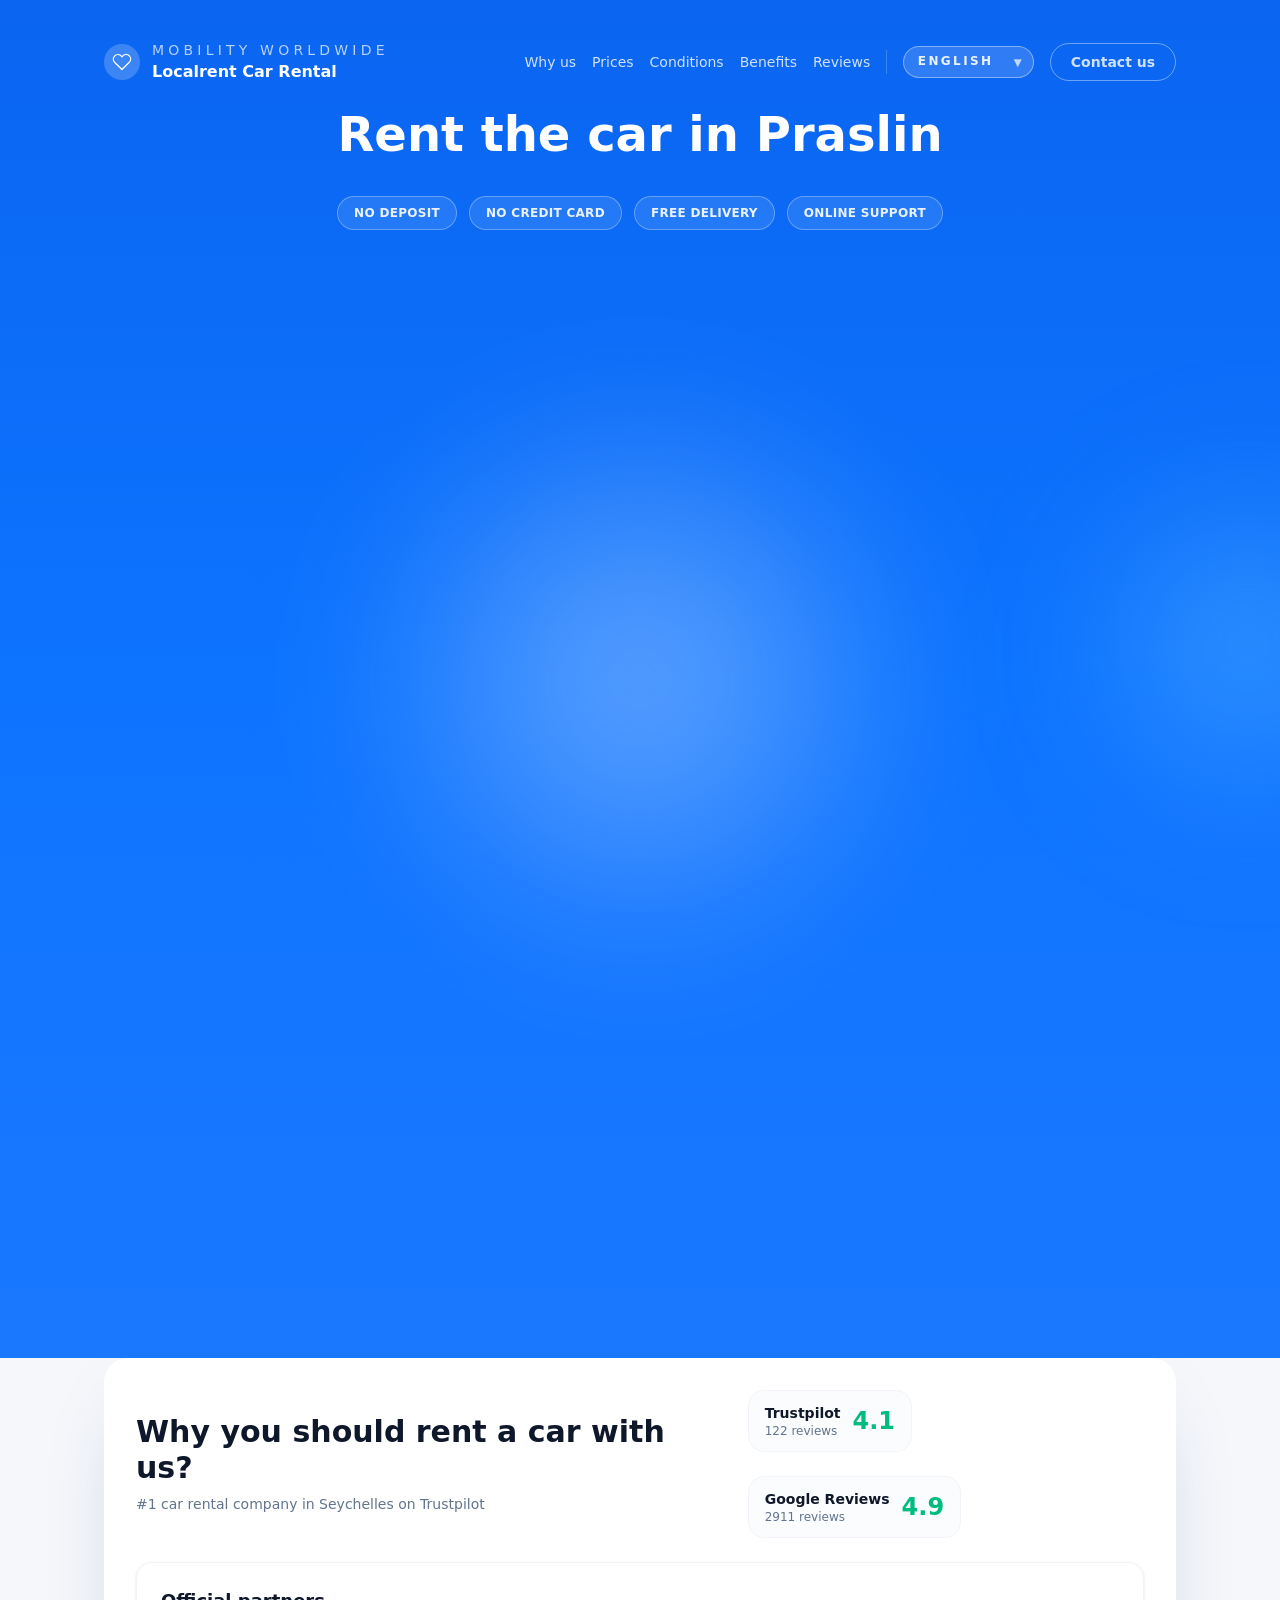
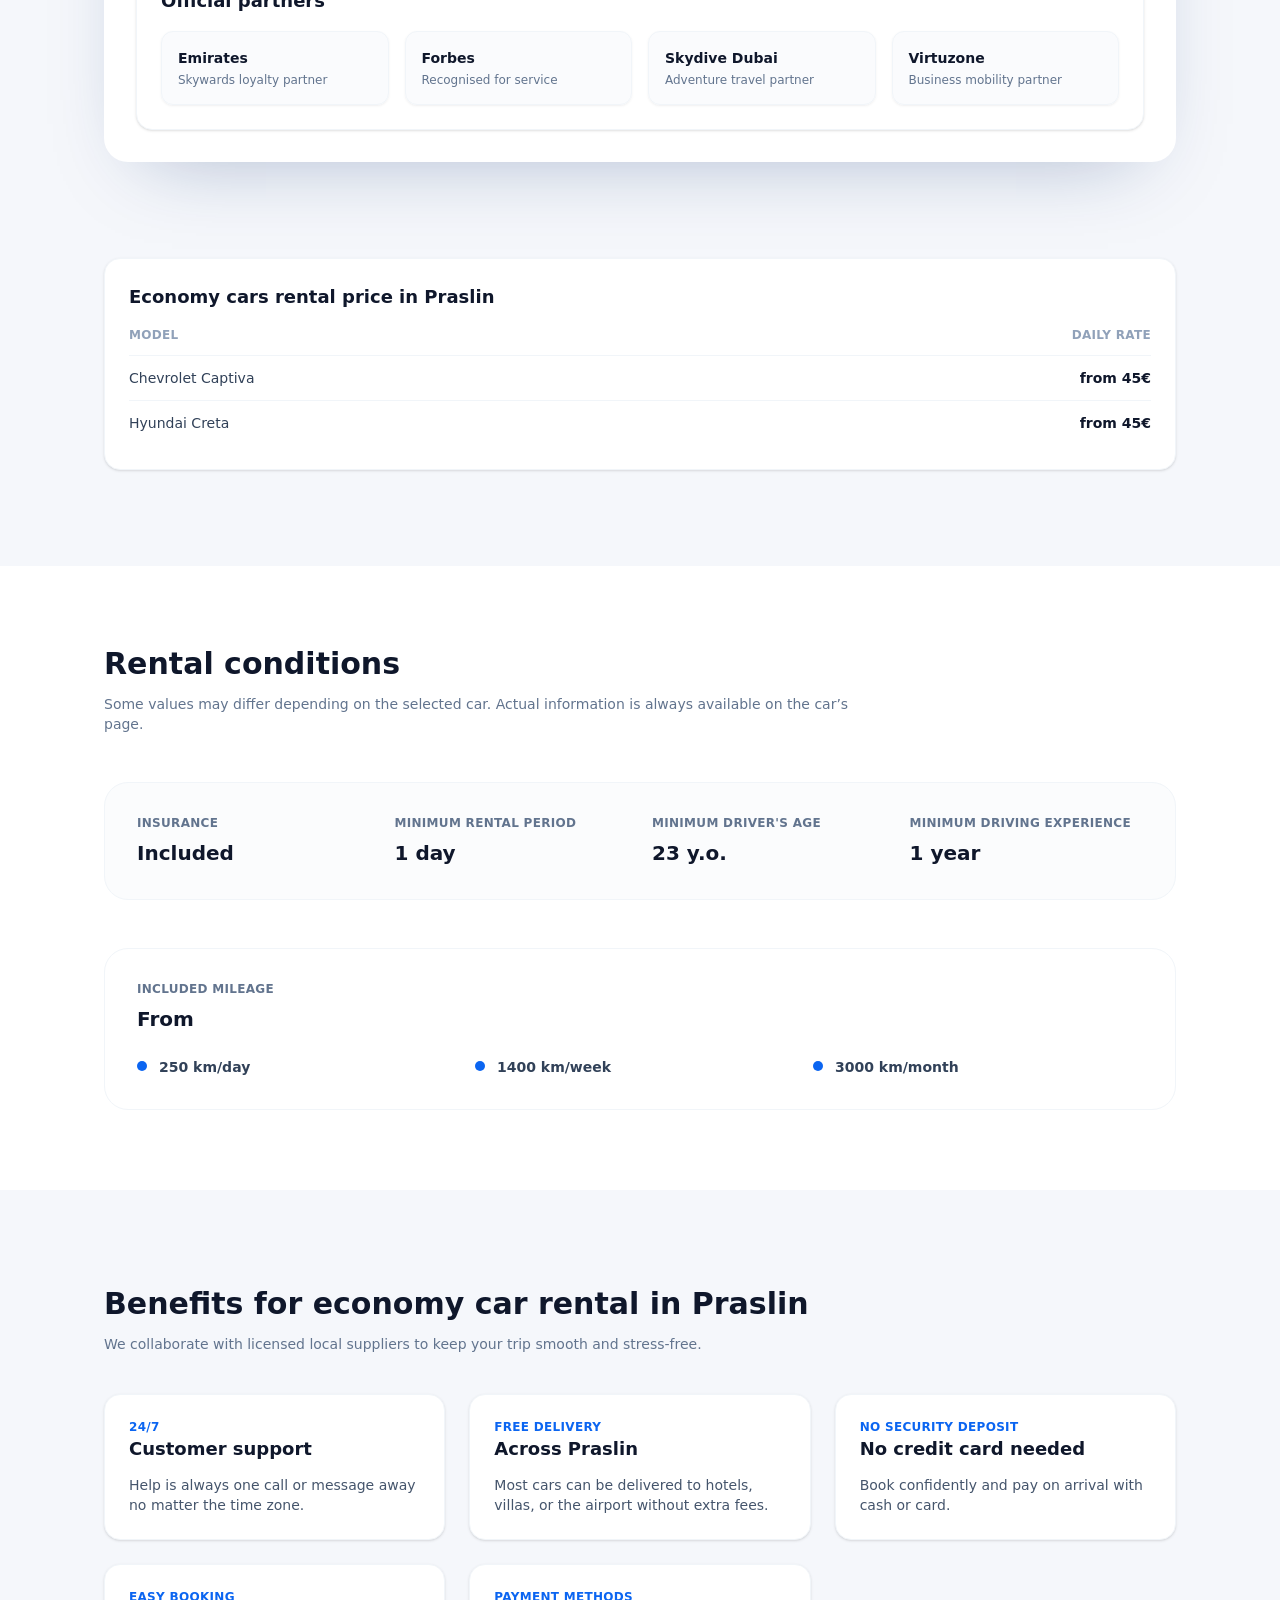
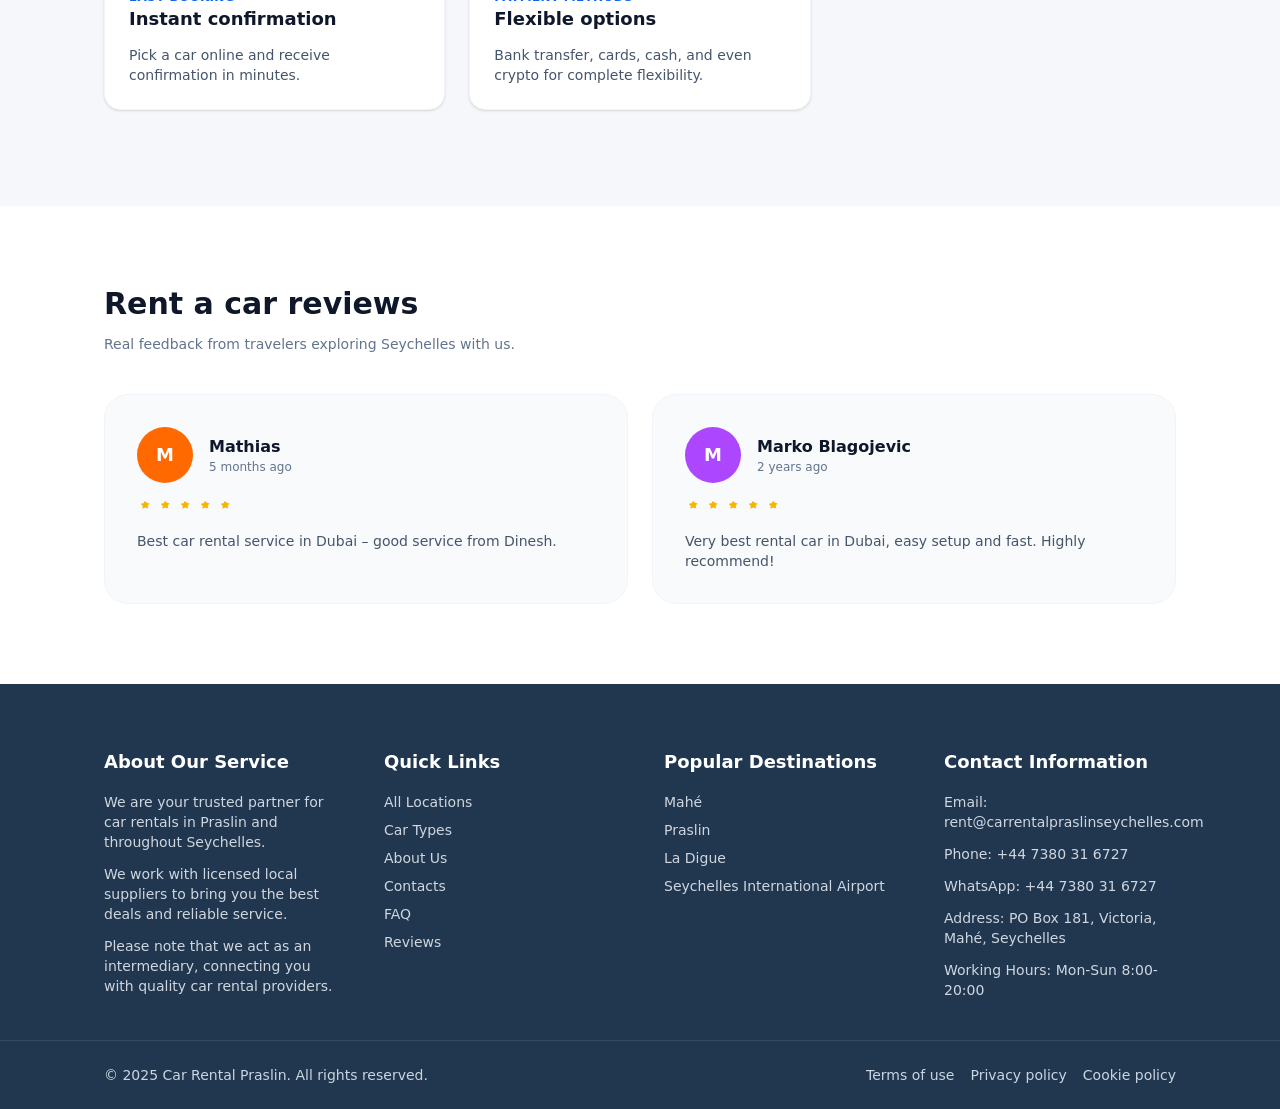
==== commit 5adcd63e: "update project" ====
--- a/en/index.html
+++ b/en/index.html
@@ -1,4 +1,4 @@
-<!DOCTYPE html><html lang="en" class="scroll-smooth"> <head><meta charset="utf-8"><meta name="viewport" content="width=device-width, initial-scale=1"><title>Car Rental Praslin</title><meta name="description" content="Book economy cars in Praslin with trusted local partners."><meta name="theme-color" content="#0d74ff"><meta name="color-scheme" content="light"><link rel="icon" type="image/svg+xml" href="/favicon.svg"><link rel="preconnect" href="https://fonts.googleapis.com"><link rel="preconnect" href="https://fonts.gstatic.com" crossorigin><link href="https://fonts.googleapis.com/css2?family=Inter:wght@400;500;600;700;800&display=swap" rel="stylesheet"><link rel="stylesheet" href="/testSite/_astro/index.DCX5sNf8.css"></head> <body class="min-h-screen bg-[#f5f7fb] font-sans text-slate-900 antialiased">  <header class="relative isolate overflow-hidden"> <div aria-hidden="true" class="absolute inset-0 -z-10 bg-gradient-to-b from-[#0b65f1] via-[#0d74ff] to-[#1a78ff]"></div> <div aria-hidden="true" class="pointer-events-none absolute left-1/2 top-1/2 -z-10 h-[42rem] w-[42rem] -translate-x-1/2 -translate-y-1/2 rounded-full bg-[radial-gradient(circle_at_center,_rgba(255,255,255,0.35),_transparent_65%)] blur-3xl"></div> <div aria-hidden="true" class="pointer-events-none absolute -right-40 top-1/3 -z-10 h-96 w-96 rounded-full bg-[radial-gradient(circle_at_center,_rgba(104,195,255,0.45),_transparent_70%)] blur-3xl"></div> <div class="relative mx-auto flex max-w-[1200px] flex-col gap-1 px-6 pb-24 pt-10 text-white md:px-12 lg:px-16"> <div class="flex flex-wrap items-center justify-between gap-6"> <div class="flex items-center gap-3 text-white"> <span class="flex h-9 w-9 items-center justify-center rounded-full bg-white/20"> <svg xmlns="http://www.w3.org/2000/svg" viewBox="0 0 24 24" fill="none" stroke="currentColor" class="h-5 w-5"> <path stroke-linecap="round" stroke-linejoin="round" stroke-width="1.5" d="M20.84 4.61a5.5 5.5 0 0 0-7.78 0L12 5.67l-1.06-1.06a5.502 5.502 0 0 0-7.78 7.78l1.06 1.06L12 21l7.78-7.78 1.06-1.06a5.5 5.5 0 0 0 0-7.54z"></path> </svg> </span> <div> <p class="text-sm uppercase tracking-[.3em] text-white/70">Mobility worldwide</p> <p class="text-base font-semibold">Localrent Car Rental</p> </div> </div> <nav aria-label="Primary" class="flex items-center gap-4 text-sm font-medium text-white/80"> <a href="#why-us" class="transition hover:text-white"> Why us </a><a href="#prices" class="transition hover:text-white"> Prices </a><a href="#conditions" class="transition hover:text-white"> Conditions </a><a href="#benefits" class="transition hover:text-white"> Benefits </a><a href="#reviews" class="transition hover:text-white"> Reviews </a> <div class="hidden h-6 w-px bg-white/20 md:block" aria-hidden="true"></div> <div class="relative" data-astro-cid-a2mxz4y6> <label class="sr-only" data-astro-cid-a2mxz4y6> Select language </label> <select id="language-switcher-select" class="language-select" aria-label="Select language" onchange="if (this.value) window.location.href=this.value;" data-astro-cid-a2mxz4y6> <option value="/en/" selected data-astro-cid-a2mxz4y6> English </option><option value="/ru/" data-astro-cid-a2mxz4y6> Русский </option> </select> <span class="language-select__chevron" aria-hidden="true" data-astro-cid-a2mxz4y6>
+<!DOCTYPE html><html lang="en" class="scroll-smooth"> <head><meta charset="utf-8"><meta name="viewport" content="width=device-width, initial-scale=1"><title>Car Rental Praslin</title><meta name="description" content="Book economy cars in Praslin with trusted local partners."><meta name="theme-color" content="#0d74ff"><meta name="color-scheme" content="light"><link rel="icon" type="image/svg+xml" href="/favicon.svg"><link rel="preconnect" href="https://fonts.googleapis.com"><link rel="preconnect" href="https://fonts.gstatic.com" crossorigin><link href="https://fonts.googleapis.com/css2?family=Inter:wght@400;500;600;700;800&display=swap" rel="stylesheet"><link rel="stylesheet" href="/_astro/index.DCX5sNf8.css"></head> <body class="min-h-screen bg-[#f5f7fb] font-sans text-slate-900 antialiased">  <header class="relative isolate overflow-hidden"> <div aria-hidden="true" class="absolute inset-0 -z-10 bg-gradient-to-b from-[#0b65f1] via-[#0d74ff] to-[#1a78ff]"></div> <div aria-hidden="true" class="pointer-events-none absolute left-1/2 top-1/2 -z-10 h-[42rem] w-[42rem] -translate-x-1/2 -translate-y-1/2 rounded-full bg-[radial-gradient(circle_at_center,_rgba(255,255,255,0.35),_transparent_65%)] blur-3xl"></div> <div aria-hidden="true" class="pointer-events-none absolute -right-40 top-1/3 -z-10 h-96 w-96 rounded-full bg-[radial-gradient(circle_at_center,_rgba(104,195,255,0.45),_transparent_70%)] blur-3xl"></div> <div class="relative mx-auto flex max-w-[1200px] flex-col gap-1 px-6 pb-24 pt-10 text-white md:px-12 lg:px-16"> <div class="flex flex-wrap items-center justify-between gap-6"> <div class="flex items-center gap-3 text-white"> <span class="flex h-9 w-9 items-center justify-center rounded-full bg-white/20"> <svg xmlns="http://www.w3.org/2000/svg" viewBox="0 0 24 24" fill="none" stroke="currentColor" class="h-5 w-5"> <path stroke-linecap="round" stroke-linejoin="round" stroke-width="1.5" d="M20.84 4.61a5.5 5.5 0 0 0-7.78 0L12 5.67l-1.06-1.06a5.502 5.502 0 0 0-7.78 7.78l1.06 1.06L12 21l7.78-7.78 1.06-1.06a5.5 5.5 0 0 0 0-7.54z"></path> </svg> </span> <div> <p class="text-sm uppercase tracking-[.3em] text-white/70">Mobility worldwide</p> <p class="text-base font-semibold">Localrent Car Rental</p> </div> </div> <nav aria-label="Primary" class="flex items-center gap-4 text-sm font-medium text-white/80"> <a href="#why-us" class="transition hover:text-white"> Why us </a><a href="#prices" class="transition hover:text-white"> Prices </a><a href="#conditions" class="transition hover:text-white"> Conditions </a><a href="#benefits" class="transition hover:text-white"> Benefits </a><a href="#reviews" class="transition hover:text-white"> Reviews </a> <div class="hidden h-6 w-px bg-white/20 md:block" aria-hidden="true"></div> <div class="relative" data-astro-cid-a2mxz4y6> <label class="sr-only" data-astro-cid-a2mxz4y6> Select language </label> <select id="language-switcher-select" class="language-select" aria-label="Select language" onchange="if (this.value) window.location.href=this.value;" data-astro-cid-a2mxz4y6> <option value="/en/" selected data-astro-cid-a2mxz4y6> English </option><option value="/ru/" data-astro-cid-a2mxz4y6> Русский </option> </select> <span class="language-select__chevron" aria-hidden="true" data-astro-cid-a2mxz4y6>
 ▼
 </span> </div>  <a class="rounded-full border border-white/40 px-5 py-2 text-sm font-semibold transition hover:border-white hover:text-white" href="#contact"> Contact us </a> </nav> </div> <div class="flex flex-col justify-center gap-8"> <div class="flex flex-col items-center gap-8"> <h1 class="mt-4 text-4xl font-bold leading-tight md:text-5xl"> Rent the car in Praslin </h1> </div> <div class="flex flex-wrap justify-center gap-3"> <span class="rounded-full border border-white/30 bg-white/10 px-4 py-2 text-xs font-semibold uppercase tracking-wide text-white/90"> No deposit </span><span class="rounded-full border border-white/30 bg-white/10 px-4 py-2 text-xs font-semibold uppercase tracking-wide text-white/90"> No credit card </span><span class="rounded-full border border-white/30 bg-white/10 px-4 py-2 text-xs font-semibold uppercase tracking-wide text-white/90"> Free delivery </span><span class="rounded-full border border-white/30 bg-white/10 px-4 py-2 text-xs font-semibold uppercase tracking-wide text-white/90"> Online support </span> </div> <div id="search-app" class="min-h-[1000px]"> <script src="https://static.localrent.com/booking/v2/wl/app.js" async data-mrc-wl="true" data-affiliate="2777" data-country="98" data-city="549194" data-routing="on" data-zindex="10000" data-initfilters="year=2020&pp_ids%5B0%5D=50309&dp_ids%5B0%5D=50309"></script> </div> </div> </div> </header> <main class="space-y-24"> <section class="mx-auto max-w-[1200px] space-y-12 px-6 md:px-12 lg:px-16"> <div class="flex flex-col gap-6 rounded-3xl bg-white p-8 shadow-[0_30px_80px_-40px_rgba(12,46,110,0.35)]"> <div class="flex flex-col gap-6 lg:flex-row lg:items-center lg:justify-between"> <div class="flex flex-col gap-2"> <h2 id="why-us" class="text-2xl font-bold text-slate-900 md:text-3xl"> Why you should rent a car with us? </h2> <p class="text-sm font-medium text-slate-500"> #1 car rental company in Seychelles on Trustpilot </p> </div> <div class="flex flex-wrap gap-6"> <div class="flex items-center gap-3 rounded-2xl border border-slate-100 bg-slate-50/60 px-4 py-3"> <div class="flex flex-col"> <span class="text-sm font-semibold text-slate-900"> Trustpilot </span> <span class="text-xs text-slate-500">122 reviews</span> </div> <span class="text-2xl font-bold text-emerald-500">4.1</span> </div><div class="flex items-center gap-3 rounded-2xl border border-slate-100 bg-slate-50/60 px-4 py-3"> <div class="flex flex-col"> <span class="text-sm font-semibold text-slate-900"> Google Reviews </span> <span class="text-xs text-slate-500">2911 reviews</span> </div> <span class="text-2xl font-bold text-emerald-500">4.9</span> </div> </div> </div> <div class="rounded-2xl border border-slate-100 bg-white p-6 shadow-sm"> <h3 class="text-lg font-semibold text-slate-900">Official partners</h3> <div class="mt-4 grid grid-cols-1 gap-4 text-sm sm:grid-cols-2 lg:grid-cols-4"> <div class="flex h-full flex-col items-start justify-center gap-1 rounded-xl border border-slate-100 bg-slate-50/70 p-4 text-left shadow-sm shadow-slate-900/5"> <p class="text-sm font-semibold text-slate-900">Emirates</p> <p class="text-xs text-slate-500">Skywards loyalty partner</p>  </div><div class="flex h-full flex-col items-start justify-center gap-1 rounded-xl border border-slate-100 bg-slate-50/70 p-4 text-left shadow-sm shadow-slate-900/5"> <p class="text-sm font-semibold text-slate-900">Forbes</p> <p class="text-xs text-slate-500">Recognised for service</p>  </div><div class="flex h-full flex-col items-start justify-center gap-1 rounded-xl border border-slate-100 bg-slate-50/70 p-4 text-left shadow-sm shadow-slate-900/5"> <p class="text-sm font-semibold text-slate-900">Skydive Dubai</p> <p class="text-xs text-slate-500">Adventure travel partner</p>  </div><div class="flex h-full flex-col items-start justify-center gap-1 rounded-xl border border-slate-100 bg-slate-50/70 p-4 text-left shadow-sm shadow-slate-900/5"> <p class="text-sm font-semibold text-slate-900">Virtuzone</p> <p class="text-xs text-slate-500">Business mobility partner</p>  </div> </div> </div> </div> </section> <section id="prices" class="mx-auto max-w-[1200px] px-6 md:px-12 lg:px-16"> <div class="rounded-2xl border border-slate-100 bg-white p-6 shadow-sm"> <h3 class="text-lg font-semibold text-slate-900"> Economy cars rental price in Praslin </h3> <table class="mt-4 w-full divide-y divide-slate-100 text-left text-sm text-slate-600"> <thead> <tr class="text-xs uppercase tracking-wide text-slate-400"> <th class="pb-3">Model</th> <th class="pb-3 text-right">Daily rate</th> </tr> </thead> <tbody class="divide-y divide-slate-100"> <tr> <td class="py-3 font-medium text-slate-700">Chevrolet Captiva</td> <td class="py-3 text-right font-semibold text-slate-900"> from 45€ </td> </tr><tr> <td class="py-3 font-medium text-slate-700">Hyundai Creta</td> <td class="py-3 text-right font-semibold text-slate-900"> from 45€ </td> </tr> </tbody> </table> </div> </section> <section id="conditions" class="bg-white py-20"> <div class="mx-auto flex max-w-[1200px] flex-col gap-12 px-6 md:px-12 lg:px-16"> <div class="flex flex-col gap-3"> <h2 class="text-3xl font-bold text-slate-900">Rental conditions</h2> <p class="max-w-3xl text-sm text-slate-500"> Some values may differ depending on the selected car. Actual information is always available on the car’s page. </p> </div> <div class="grid gap-6 rounded-3xl border border-slate-100 bg-slate-50/60 p-8 md:grid-cols-2 lg:grid-cols-4"> <div class="space-y-2"> <p class="text-xs font-semibold uppercase tracking-wide text-slate-500"> Insurance </p> <p class="text-xl font-bold text-slate-900">Included</p> </div><div class="space-y-2"> <p class="text-xs font-semibold uppercase tracking-wide text-slate-500"> Minimum rental period </p> <p class="text-xl font-bold text-slate-900">1 day</p> </div><div class="space-y-2"> <p class="text-xs font-semibold uppercase tracking-wide text-slate-500"> Minimum driver&#39;s age </p> <p class="text-xl font-bold text-slate-900">23 y.o.</p> </div><div class="space-y-2"> <p class="text-xs font-semibold uppercase tracking-wide text-slate-500"> Minimum driving experience </p> <p class="text-xl font-bold text-slate-900">1 year</p> </div> </div> <div class="grid gap-6 rounded-3xl border border-slate-100 bg-white p-8"> <div> <p class="text-xs font-semibold uppercase tracking-wide text-slate-500"> Included mileage </p> <h3 class="mt-2 text-xl font-bold text-slate-900">From</h3> </div> <ul class="grid gap-2 text-sm font-semibold text-slate-700 md:grid-cols-3"> <li class="flex items-start gap-3"> <span class="mt-1 h-2.5 w-2.5 rounded-full bg-[#0b65f1]"></span> <span>250 km/day</span> </li><li class="flex items-start gap-3"> <span class="mt-1 h-2.5 w-2.5 rounded-full bg-[#0b65f1]"></span> <span>1400 km/week</span> </li><li class="flex items-start gap-3"> <span class="mt-1 h-2.5 w-2.5 rounded-full bg-[#0b65f1]"></span> <span>3000 km/month</span> </li> </ul> </div> </div> </section> <section id="benefits" class="mx-auto max-w-[1200px] space-y-10 px-6 md:px-12 lg:px-16"> <div class="flex flex-col gap-3"> <h2 class="text-3xl font-bold text-slate-900"> Benefits for economy car rental in Praslin </h2> <p class="text-sm text-slate-500"> We collaborate with licensed local suppliers to keep your trip smooth and stress-free. </p> </div> <div class="grid gap-6 md:grid-cols-2 lg:grid-cols-3"> <div class="flex h-full flex-col gap-3 rounded-2xl border border-slate-100 bg-white p-6 shadow-sm"> <div> <p class="text-xs font-semibold uppercase tracking-wide text-[#0b65f1]"> 24/7 </p> <h3 class="text-lg font-semibold text-slate-900">Customer support</h3> </div> <p class="text-sm text-slate-600">Help is always one call or message away no matter the time zone.</p> </div><div class="flex h-full flex-col gap-3 rounded-2xl border border-slate-100 bg-white p-6 shadow-sm"> <div> <p class="text-xs font-semibold uppercase tracking-wide text-[#0b65f1]"> Free delivery </p> <h3 class="text-lg font-semibold text-slate-900">Across Praslin</h3> </div> <p class="text-sm text-slate-600">Most cars can be delivered to hotels, villas, or the airport without extra fees.</p> </div><div class="flex h-full flex-col gap-3 rounded-2xl border border-slate-100 bg-white p-6 shadow-sm"> <div> <p class="text-xs font-semibold uppercase tracking-wide text-[#0b65f1]"> No security deposit </p> <h3 class="text-lg font-semibold text-slate-900">No credit card needed</h3> </div> <p class="text-sm text-slate-600">Book confidently and pay on arrival with cash or card.</p> </div><div class="flex h-full flex-col gap-3 rounded-2xl border border-slate-100 bg-white p-6 shadow-sm"> <div> <p class="text-xs font-semibold uppercase tracking-wide text-[#0b65f1]"> Easy booking </p> <h3 class="text-lg font-semibold text-slate-900">Instant confirmation</h3> </div> <p class="text-sm text-slate-600">Pick a car online and receive confirmation in minutes.</p> </div><div class="flex h-full flex-col gap-3 rounded-2xl border border-slate-100 bg-white p-6 shadow-sm"> <div> <p class="text-xs font-semibold uppercase tracking-wide text-[#0b65f1]"> Payment methods </p> <h3 class="text-lg font-semibold text-slate-900">Flexible options</h3> </div> <p class="text-sm text-slate-600">Bank transfer, cards, cash, and even crypto for complete flexibility.</p> </div> </div> </section> <section id="reviews" class="bg-white py-20"> <div class="mx-auto flex max-w-[1200px] flex-col gap-10 px-6 md:px-12 lg:px-16"> <div class="flex flex-col gap-3"> <h2 class="text-3xl font-bold text-slate-900">Rent a car reviews</h2> <p class="text-sm text-slate-500"> Real feedback from travelers exploring Seychelles with us. </p> </div> <div class="grid gap-6 lg:grid-cols-2"> <article class="flex h-full flex-col gap-4 rounded-3xl border border-slate-100 bg-slate-50 p-8"> <div class="flex items-center gap-4"> <span class="flex h-14 w-14 items-center justify-center rounded-full text-lg font-semibold text-white bg-orange-500"> M </span> <div> <p class="text-base font-semibold text-slate-900">Mathias</p> <p class="text-xs text-slate-500">5 months ago</p> </div> </div> <div class="flex gap-1 text-[#f7b500]"> <svg xmlns="http://www.w3.org/2000/svg" viewBox="0 0 24 24" fill="currentColor" class="h-4 w-4" aria-hidden="true"> <path d="M11.48 3.499a.75.75 0 0 1 1.04 0l2.256 2.256 3.183.464a.75.75 0 0 1 .416 1.279l-2.302 2.244.543 3.166a.75.75 0 0 1-1.088.791L12 12.834l-2.835 1.485a.75.75 0 0 1-1.088-.79l.543-3.167-2.302-2.244a.75.75 0 0 1 .416-1.279l3.183-.464z"></path> </svg><svg xmlns="http://www.w3.org/2000/svg" viewBox="0 0 24 24" fill="currentColor" class="h-4 w-4" aria-hidden="true"> <path d="M11.48 3.499a.75.75 0 0 1 1.04 0l2.256 2.256 3.183.464a.75.75 0 0 1 .416 1.279l-2.302 2.244.543 3.166a.75.75 0 0 1-1.088.791L12 12.834l-2.835 1.485a.75.75 0 0 1-1.088-.79l.543-3.167-2.302-2.244a.75.75 0 0 1 .416-1.279l3.183-.464z"></path> </svg><svg xmlns="http://www.w3.org/2000/svg" viewBox="0 0 24 24" fill="currentColor" class="h-4 w-4" aria-hidden="true"> <path d="M11.48 3.499a.75.75 0 0 1 1.04 0l2.256 2.256 3.183.464a.75.75 0 0 1 .416 1.279l-2.302 2.244.543 3.166a.75.75 0 0 1-1.088.791L12 12.834l-2.835 1.485a.75.75 0 0 1-1.088-.79l.543-3.167-2.302-2.244a.75.75 0 0 1 .416-1.279l3.183-.464z"></path> </svg><svg xmlns="http://www.w3.org/2000/svg" viewBox="0 0 24 24" fill="currentColor" class="h-4 w-4" aria-hidden="true"> <path d="M11.48 3.499a.75.75 0 0 1 1.04 0l2.256 2.256 3.183.464a.75.75 0 0 1 .416 1.279l-2.302 2.244.543 3.166a.75.75 0 0 1-1.088.791L12 12.834l-2.835 1.485a.75.75 0 0 1-1.088-.79l.543-3.167-2.302-2.244a.75.75 0 0 1 .416-1.279l3.183-.464z"></path> </svg><svg xmlns="http://www.w3.org/2000/svg" viewBox="0 0 24 24" fill="currentColor" class="h-4 w-4" aria-hidden="true"> <path d="M11.48 3.499a.75.75 0 0 1 1.04 0l2.256 2.256 3.183.464a.75.75 0 0 1 .416 1.279l-2.302 2.244.543 3.166a.75.75 0 0 1-1.088.791L12 12.834l-2.835 1.485a.75.75 0 0 1-1.088-.79l.543-3.167-2.302-2.244a.75.75 0 0 1 .416-1.279l3.183-.464z"></path> </svg> </div> <p class="text-sm text-slate-600">Best car rental service in Dubai – good service from Dinesh.</p> </article><article class="flex h-full flex-col gap-4 rounded-3xl border border-slate-100 bg-slate-50 p-8"> <div class="flex items-center gap-4"> <span class="flex h-14 w-14 items-center justify-center rounded-full text-lg font-semibold text-white bg-purple-500"> M </span> <div> <p class="text-base font-semibold text-slate-900">Marko Blagojevic</p> <p class="text-xs text-slate-500">2 years ago</p> </div> </div> <div class="flex gap-1 text-[#f7b500]"> <svg xmlns="http://www.w3.org/2000/svg" viewBox="0 0 24 24" fill="currentColor" class="h-4 w-4" aria-hidden="true"> <path d="M11.48 3.499a.75.75 0 0 1 1.04 0l2.256 2.256 3.183.464a.75.75 0 0 1 .416 1.279l-2.302 2.244.543 3.166a.75.75 0 0 1-1.088.791L12 12.834l-2.835 1.485a.75.75 0 0 1-1.088-.79l.543-3.167-2.302-2.244a.75.75 0 0 1 .416-1.279l3.183-.464z"></path> </svg><svg xmlns="http://www.w3.org/2000/svg" viewBox="0 0 24 24" fill="currentColor" class="h-4 w-4" aria-hidden="true"> <path d="M11.48 3.499a.75.75 0 0 1 1.04 0l2.256 2.256 3.183.464a.75.75 0 0 1 .416 1.279l-2.302 2.244.543 3.166a.75.75 0 0 1-1.088.791L12 12.834l-2.835 1.485a.75.75 0 0 1-1.088-.79l.543-3.167-2.302-2.244a.75.75 0 0 1 .416-1.279l3.183-.464z"></path> </svg><svg xmlns="http://www.w3.org/2000/svg" viewBox="0 0 24 24" fill="currentColor" class="h-4 w-4" aria-hidden="true"> <path d="M11.48 3.499a.75.75 0 0 1 1.04 0l2.256 2.256 3.183.464a.75.75 0 0 1 .416 1.279l-2.302 2.244.543 3.166a.75.75 0 0 1-1.088.791L12 12.834l-2.835 1.485a.75.75 0 0 1-1.088-.79l.543-3.167-2.302-2.244a.75.75 0 0 1 .416-1.279l3.183-.464z"></path> </svg><svg xmlns="http://www.w3.org/2000/svg" viewBox="0 0 24 24" fill="currentColor" class="h-4 w-4" aria-hidden="true"> <path d="M11.48 3.499a.75.75 0 0 1 1.04 0l2.256 2.256 3.183.464a.75.75 0 0 1 .416 1.279l-2.302 2.244.543 3.166a.75.75 0 0 1-1.088.791L12 12.834l-2.835 1.485a.75.75 0 0 1-1.088-.79l.543-3.167-2.302-2.244a.75.75 0 0 1 .416-1.279l3.183-.464z"></path> </svg><svg xmlns="http://www.w3.org/2000/svg" viewBox="0 0 24 24" fill="currentColor" class="h-4 w-4" aria-hidden="true"> <path d="M11.48 3.499a.75.75 0 0 1 1.04 0l2.256 2.256 3.183.464a.75.75 0 0 1 .416 1.279l-2.302 2.244.543 3.166a.75.75 0 0 1-1.088.791L12 12.834l-2.835 1.485a.75.75 0 0 1-1.088-.79l.543-3.167-2.302-2.244a.75.75 0 0 1 .416-1.279l3.183-.464z"></path> </svg> </div> <p class="text-sm text-slate-600">Very best rental car in Dubai, easy setup and fast. Highly recommend!</p> </article> </div> </div> </section> </main> <footer id="contact" class="bg-[#20374f] pt-16 text-slate-200"> <div class="mx-auto grid max-w-[1200px] gap-12 px-6 pb-10 md:px-12 lg:grid-cols-4 lg:px-16"> <div class="space-y-4"> <h3 class="text-lg font-semibold text-white">About Our Service</h3> <div class="space-y-3 text-sm text-slate-200/90"> <p>We are your trusted partner for car rentals in Praslin and throughout Seychelles.</p><p>We work with licensed local suppliers to bring you the best deals and reliable service.</p><p>Please note that we act as an intermediary, connecting you with quality car rental providers.</p> </div>  </div><div class="space-y-4"> <h3 class="text-lg font-semibold text-white">Quick Links</h3>  <ul class="space-y-2 text-sm text-slate-200/90"> <li> <a href="#" class="transition hover:text-white"> All Locations </a> </li><li> <a href="#" class="transition hover:text-white"> Car Types </a> </li><li> <a href="#" class="transition hover:text-white"> About Us </a> </li><li> <a href="#" class="transition hover:text-white"> Contacts </a> </li><li> <a href="#" class="transition hover:text-white"> FAQ </a> </li><li> <a href="#" class="transition hover:text-white"> Reviews </a> </li> </ul> </div><div class="space-y-4"> <h3 class="text-lg font-semibold text-white">Popular Destinations</h3>  <ul class="space-y-2 text-sm text-slate-200/90"> <li> <a href="#" class="transition hover:text-white"> Mahé </a> </li><li> <a href="#" class="transition hover:text-white"> Praslin </a> </li><li> <a href="#" class="transition hover:text-white"> La Digue </a> </li><li> <a href="#" class="transition hover:text-white"> Seychelles International Airport </a> </li> </ul> </div><div class="space-y-4"> <h3 class="text-lg font-semibold text-white">Contact Information</h3> <div class="space-y-3 text-sm text-slate-200/90"> <p>Email: rent@carrentalpraslinseychelles.com</p><p>Phone: +44 7380 31 6727</p><p>WhatsApp: +44 7380 31 6727</p><p>Address: PO Box 181, Victoria, Mahé, Seychelles</p><p>Working Hours: Mon-Sun 8:00-20:00</p> </div>  </div> </div> <div class="border-t border-white/10"> <div class="mx-auto flex max-w-[1200px] flex-col-reverse gap-4 px-6 py-6 text-sm text-slate-300 md:flex-row md:items-center md:justify-between md:px-12 lg:px-16"> <p>© 2025 Car Rental Praslin. All rights reserved.</p> <div class="flex flex-wrap gap-4"> <a href="#" class="transition hover:text-white"> Terms of use </a><a href="#" class="transition hover:text-white"> Privacy policy </a><a href="#" class="transition hover:text-white"> Cookie policy </a> </div> </div> </div> </footer> <div id="locale-suggest-modal" class="locale-modal" hidden><div class="locale-modal__backdrop" data-action="close"></div><div class="locale-modal__dialog" role="dialog" aria-modal="true" aria-labelledby="locale-modal-title"><button type="button" class="locale-modal__close" data-action="close" aria-label="Close language suggestion">
 ×
--- a/_astro/index.DCX5sNf8.css
+++ b/_astro/index.DCX5sNf8.css
@@ -0,0 +1 @@
+/*! tailwindcss v4.1.13 | MIT License | https://tailwindcss.com */@layer properties{@supports (((-webkit-hyphens:none)) and (not (margin-trim:inline))) or ((-moz-orient:inline) and (not (color:rgb(from red r g b)))){*,:before,:after,::backdrop{--tw-translate-x:0;--tw-translate-y:0;--tw-translate-z:0;--tw-rotate-x:initial;--tw-rotate-y:initial;--tw-rotate-z:initial;--tw-skew-x:initial;--tw-skew-y:initial;--tw-space-y-reverse:0;--tw-divide-y-reverse:0;--tw-border-style:solid;--tw-gradient-position:initial;--tw-gradient-from:#0000;--tw-gradient-via:#0000;--tw-gradient-to:#0000;--tw-gradient-stops:initial;--tw-gradient-via-stops:initial;--tw-gradient-from-position:0%;--tw-gradient-via-position:50%;--tw-gradient-to-position:100%;--tw-leading:initial;--tw-font-weight:initial;--tw-tracking:initial;--tw-shadow:0 0 #0000;--tw-shadow-color:initial;--tw-shadow-alpha:100%;--tw-inset-shadow:0 0 #0000;--tw-inset-shadow-color:initial;--tw-inset-shadow-alpha:100%;--tw-ring-color:initial;--tw-ring-shadow:0 0 #0000;--tw-inset-ring-color:initial;--tw-inset-ring-shadow:0 0 #0000;--tw-ring-inset:initial;--tw-ring-offset-width:0px;--tw-ring-offset-color:#fff;--tw-ring-offset-shadow:0 0 #0000;--tw-outline-style:solid;--tw-blur:initial;--tw-brightness:initial;--tw-contrast:initial;--tw-grayscale:initial;--tw-hue-rotate:initial;--tw-invert:initial;--tw-opacity:initial;--tw-saturate:initial;--tw-sepia:initial;--tw-drop-shadow:initial;--tw-drop-shadow-color:initial;--tw-drop-shadow-alpha:100%;--tw-drop-shadow-size:initial;--tw-backdrop-blur:initial;--tw-backdrop-brightness:initial;--tw-backdrop-contrast:initial;--tw-backdrop-grayscale:initial;--tw-backdrop-hue-rotate:initial;--tw-backdrop-invert:initial;--tw-backdrop-opacity:initial;--tw-backdrop-saturate:initial;--tw-backdrop-sepia:initial}}}@layer theme{:root,:host{--font-sans:ui-sans-serif,system-ui,sans-serif,"Apple Color Emoji","Segoe UI Emoji","Segoe UI Symbol","Noto Color Emoji";--font-mono:ui-monospace,SFMono-Regular,Menlo,Monaco,Consolas,"Liberation Mono","Courier New",monospace;--color-orange-500:oklch(70.5% .213 47.604);--color-emerald-500:oklch(69.6% .17 162.48);--color-purple-500:oklch(62.7% .265 303.9);--color-slate-50:oklch(98.4% .003 247.858);--color-slate-100:oklch(96.8% .007 247.896);--color-slate-200:oklch(92.9% .013 255.508);--color-slate-300:oklch(86.9% .022 252.894);--color-slate-400:oklch(70.4% .04 256.788);--color-slate-500:oklch(55.4% .046 257.417);--color-slate-600:oklch(44.6% .043 257.281);--color-slate-700:oklch(37.2% .044 257.287);--color-slate-900:oklch(20.8% .042 265.755);--color-white:#fff;--spacing:.25rem;--container-3xl:48rem;--text-xs:.75rem;--text-xs--line-height:calc(1/.75);--text-sm:.875rem;--text-sm--line-height:calc(1.25/.875);--text-base:1rem;--text-base--line-height: 1.5 ;--text-lg:1.125rem;--text-lg--line-height:calc(1.75/1.125);--text-xl:1.25rem;--text-xl--line-height:calc(1.75/1.25);--text-2xl:1.5rem;--text-2xl--line-height:calc(2/1.5);--text-3xl:1.875rem;--text-3xl--line-height: 1.2 ;--text-4xl:2.25rem;--text-4xl--line-height:calc(2.5/2.25);--text-5xl:3rem;--text-5xl--line-height:1;--font-weight-medium:500;--font-weight-semibold:600;--font-weight-bold:700;--tracking-wide:.025em;--leading-tight:1.25;--radius-xl:.75rem;--radius-2xl:1rem;--radius-3xl:1.5rem;--blur-3xl:64px;--default-transition-duration:.15s;--default-transition-timing-function:cubic-bezier(.4,0,.2,1);--default-font-family:var(--font-sans);--default-mono-font-family:var(--font-mono)}}@layer base{*,:after,:before,::backdrop{box-sizing:border-box;border:0 solid;margin:0;padding:0}::file-selector-button{box-sizing:border-box;border:0 solid;margin:0;padding:0}html,:host{-webkit-text-size-adjust:100%;tab-size:4;line-height:1.5;font-family:var(--default-font-family,ui-sans-serif,system-ui,sans-serif,"Apple Color Emoji","Segoe UI Emoji","Segoe UI Symbol","Noto Color Emoji");font-feature-settings:var(--default-font-feature-settings,normal);font-variation-settings:var(--default-font-variation-settings,normal);-webkit-tap-highlight-color:transparent}hr{height:0;color:inherit;border-top-width:1px}abbr:where([title]){-webkit-text-decoration:underline dotted;text-decoration:underline dotted}h1,h2,h3,h4,h5,h6{font-size:inherit;font-weight:inherit}a{color:inherit;-webkit-text-decoration:inherit;text-decoration:inherit}b,strong{font-weight:bolder}code,kbd,samp,pre{font-family:var(--default-mono-font-family,ui-monospace,SFMono-Regular,Menlo,Monaco,Consolas,"Liberation Mono","Courier New",monospace);font-feature-settings:var(--default-mono-font-feature-settings,normal);font-variation-settings:var(--default-mono-font-variation-settings,normal);font-size:1em}small{font-size:80%}sub,sup{vertical-align:baseline;font-size:75%;line-height:0;position:relative}sub{bottom:-.25em}sup{top:-.5em}table{text-indent:0;border-color:inherit;border-collapse:collapse}:-moz-focusring{outline:auto}progress{vertical-align:baseline}summary{display:list-item}ol,ul,menu{list-style:none}img,svg,video,canvas,audio,iframe,embed,object{vertical-align:middle;display:block}img,video{max-width:100%;height:auto}button,input,select,optgroup,textarea{font:inherit;font-feature-settings:inherit;font-variation-settings:inherit;letter-spacing:inherit;color:inherit;opacity:1;background-color:#0000;border-radius:0}::file-selector-button{font:inherit;font-feature-settings:inherit;font-variation-settings:inherit;letter-spacing:inherit;color:inherit;opacity:1;background-color:#0000;border-radius:0}:where(select:is([multiple],[size])) optgroup{font-weight:bolder}:where(select:is([multiple],[size])) optgroup option{padding-inline-start:20px}::file-selector-button{margin-inline-end:4px}::placeholder{opacity:1}@supports (not ((-webkit-appearance:-apple-pay-button))) or (contain-intrinsic-size:1px){::placeholder{color:currentColor}@supports (color:color-mix(in lab,red,red)){::placeholder{color:color-mix(in oklab,currentcolor 50%,transparent)}}}textarea{resize:vertical}::-webkit-search-decoration{-webkit-appearance:none}::-webkit-date-and-time-value{min-height:1lh;text-align:inherit}::-webkit-datetime-edit{display:inline-flex}::-webkit-datetime-edit-fields-wrapper{padding:0}::-webkit-datetime-edit{padding-block:0}::-webkit-datetime-edit-year-field{padding-block:0}::-webkit-datetime-edit-month-field{padding-block:0}::-webkit-datetime-edit-day-field{padding-block:0}::-webkit-datetime-edit-hour-field{padding-block:0}::-webkit-datetime-edit-minute-field{padding-block:0}::-webkit-datetime-edit-second-field{padding-block:0}::-webkit-datetime-edit-millisecond-field{padding-block:0}::-webkit-datetime-edit-meridiem-field{padding-block:0}::-webkit-calendar-picker-indicator{line-height:1}:-moz-ui-invalid{box-shadow:none}button,input:where([type=button],[type=reset],[type=submit]){appearance:button}::file-selector-button{appearance:button}::-webkit-inner-spin-button{height:auto}::-webkit-outer-spin-button{height:auto}[hidden]:where(:not([hidden=until-found])){display:none!important}}@layer components;@layer utilities{.pointer-events-none{pointer-events:none}.sr-only{clip-path:inset(50%);white-space:nowrap;border-width:0;width:1px;height:1px;margin:-1px;padding:0;position:absolute;overflow:hidden}.absolute{position:absolute}.relative{position:relative}.static{position:static}.inset-0{inset:calc(var(--spacing)*0)}.top-1\/2{top:50%}.top-1\/3{top:33.3333%}.-right-40{right:calc(var(--spacing)*-40)}.left-1\/2{left:50%}.isolate{isolation:isolate}.-z-10{z-index:-10}.mx-auto{margin-inline:auto}.mt-1{margin-top:calc(var(--spacing)*1)}.mt-2{margin-top:calc(var(--spacing)*2)}.mt-4{margin-top:calc(var(--spacing)*4)}.flex{display:flex}.grid{display:grid}.hidden{display:none}.h-2\.5{height:calc(var(--spacing)*2.5)}.h-4{height:calc(var(--spacing)*4)}.h-5{height:calc(var(--spacing)*5)}.h-6{height:calc(var(--spacing)*6)}.h-8{height:calc(var(--spacing)*8)}.h-9{height:calc(var(--spacing)*9)}.h-14{height:calc(var(--spacing)*14)}.h-96{height:calc(var(--spacing)*96)}.h-\[42rem\]{height:42rem}.h-full{height:100%}.min-h-\[1000px\]{min-height:1000px}.min-h-screen{min-height:100vh}.w-2\.5{width:calc(var(--spacing)*2.5)}.w-4{width:calc(var(--spacing)*4)}.w-5{width:calc(var(--spacing)*5)}.w-9{width:calc(var(--spacing)*9)}.w-14{width:calc(var(--spacing)*14)}.w-96{width:calc(var(--spacing)*96)}.w-\[42rem\]{width:42rem}.w-auto{width:auto}.w-full{width:100%}.w-px{width:1px}.max-w-3xl{max-width:var(--container-3xl)}.max-w-\[1200px\]{max-width:1200px}.-translate-x-1\/2{--tw-translate-x: -50% ;translate:var(--tw-translate-x)var(--tw-translate-y)}.-translate-y-1\/2{--tw-translate-y: -50% ;translate:var(--tw-translate-x)var(--tw-translate-y)}.transform{transform:var(--tw-rotate-x,)var(--tw-rotate-y,)var(--tw-rotate-z,)var(--tw-skew-x,)var(--tw-skew-y,)}.grid-cols-1{grid-template-columns:repeat(1,minmax(0,1fr))}.flex-col{flex-direction:column}.flex-col-reverse{flex-direction:column-reverse}.flex-wrap{flex-wrap:wrap}.items-center{align-items:center}.items-start{align-items:flex-start}.justify-between{justify-content:space-between}.justify-center{justify-content:center}.gap-1{gap:calc(var(--spacing)*1)}.gap-2{gap:calc(var(--spacing)*2)}.gap-3{gap:calc(var(--spacing)*3)}.gap-4{gap:calc(var(--spacing)*4)}.gap-6{gap:calc(var(--spacing)*6)}.gap-8{gap:calc(var(--spacing)*8)}.gap-10{gap:calc(var(--spacing)*10)}.gap-12{gap:calc(var(--spacing)*12)}:where(.space-y-2>:not(:last-child)){--tw-space-y-reverse:0;margin-block-start:calc(calc(var(--spacing)*2)*var(--tw-space-y-reverse));margin-block-end:calc(calc(var(--spacing)*2)*calc(1 - var(--tw-space-y-reverse)))}:where(.space-y-3>:not(:last-child)){--tw-space-y-reverse:0;margin-block-start:calc(calc(var(--spacing)*3)*var(--tw-space-y-reverse));margin-block-end:calc(calc(var(--spacing)*3)*calc(1 - var(--tw-space-y-reverse)))}:where(.space-y-4>:not(:last-child)){--tw-space-y-reverse:0;margin-block-start:calc(calc(var(--spacing)*4)*var(--tw-space-y-reverse));margin-block-end:calc(calc(var(--spacing)*4)*calc(1 - var(--tw-space-y-reverse)))}:where(.space-y-10>:not(:last-child)){--tw-space-y-reverse:0;margin-block-start:calc(calc(var(--spacing)*10)*var(--tw-space-y-reverse));margin-block-end:calc(calc(var(--spacing)*10)*calc(1 - var(--tw-space-y-reverse)))}:where(.space-y-12>:not(:last-child)){--tw-space-y-reverse:0;margin-block-start:calc(calc(var(--spacing)*12)*var(--tw-space-y-reverse));margin-block-end:calc(calc(var(--spacing)*12)*calc(1 - var(--tw-space-y-reverse)))}:where(.space-y-24>:not(:last-child)){--tw-space-y-reverse:0;margin-block-start:calc(calc(var(--spacing)*24)*var(--tw-space-y-reverse));margin-block-end:calc(calc(var(--spacing)*24)*calc(1 - var(--tw-space-y-reverse)))}:where(.divide-y>:not(:last-child)){--tw-divide-y-reverse:0;border-bottom-style:var(--tw-border-style);border-top-style:var(--tw-border-style);border-top-width:calc(1px*var(--tw-divide-y-reverse));border-bottom-width:calc(1px*calc(1 - var(--tw-divide-y-reverse)))}:where(.divide-slate-100>:not(:last-child)){border-color:var(--color-slate-100)}.overflow-hidden{overflow:hidden}.scroll-smooth{scroll-behavior:smooth}.rounded-2xl{border-radius:var(--radius-2xl)}.rounded-3xl{border-radius:var(--radius-3xl)}.rounded-full{border-radius:3.40282e38px}.rounded-xl{border-radius:var(--radius-xl)}.border{border-style:var(--tw-border-style);border-width:1px}.border-t{border-top-style:var(--tw-border-style);border-top-width:1px}.border-slate-100{border-color:var(--color-slate-100)}.border-white\/10{border-color:#ffffff1a}@supports (color:color-mix(in lab,red,red)){.border-white\/10{border-color:color-mix(in oklab,var(--color-white)10%,transparent)}}.border-white\/30{border-color:#ffffff4d}@supports (color:color-mix(in lab,red,red)){.border-white\/30{border-color:color-mix(in oklab,var(--color-white)30%,transparent)}}.border-white\/40{border-color:#fff6}@supports (color:color-mix(in lab,red,red)){.border-white\/40{border-color:color-mix(in oklab,var(--color-white)40%,transparent)}}.bg-\[\#0b65f1\]{background-color:#0b65f1}.bg-\[\#20374f\]{background-color:#20374f}.bg-\[\#f5f7fb\]{background-color:#f5f7fb}.bg-orange-500{background-color:var(--color-orange-500)}.bg-purple-500{background-color:var(--color-purple-500)}.bg-slate-50{background-color:var(--color-slate-50)}.bg-slate-50\/60{background-color:#f8fafc99}@supports (color:color-mix(in lab,red,red)){.bg-slate-50\/60{background-color:color-mix(in oklab,var(--color-slate-50)60%,transparent)}}.bg-slate-50\/70{background-color:#f8fafcb3}@supports (color:color-mix(in lab,red,red)){.bg-slate-50\/70{background-color:color-mix(in oklab,var(--color-slate-50)70%,transparent)}}.bg-white{background-color:var(--color-white)}.bg-white\/10{background-color:#ffffff1a}@supports (color:color-mix(in lab,red,red)){.bg-white\/10{background-color:color-mix(in oklab,var(--color-white)10%,transparent)}}.bg-white\/20{background-color:#fff3}@supports (color:color-mix(in lab,red,red)){.bg-white\/20{background-color:color-mix(in oklab,var(--color-white)20%,transparent)}}.bg-gradient-to-b{--tw-gradient-position:to bottom in oklab;background-image:linear-gradient(var(--tw-gradient-stops))}.bg-\[radial-gradient\(circle_at_center\,_rgba\(104\,195\,255\,0\.45\)\,_transparent_70\%\)\]{background-image:radial-gradient(circle,#68c3ff73,#0000 70%)}.bg-\[radial-gradient\(circle_at_center\,_rgba\(255\,255\,255\,0\.35\)\,_transparent_65\%\)\]{background-image:radial-gradient(circle,#ffffff59,#0000 65%)}.from-\[\#0b65f1\]{--tw-gradient-from:#0b65f1;--tw-gradient-stops:var(--tw-gradient-via-stops,var(--tw-gradient-position),var(--tw-gradient-from)var(--tw-gradient-from-position),var(--tw-gradient-to)var(--tw-gradient-to-position))}.via-\[\#0d74ff\]{--tw-gradient-via:#0d74ff;--tw-gradient-via-stops:var(--tw-gradient-position),var(--tw-gradient-from)var(--tw-gradient-from-position),var(--tw-gradient-via)var(--tw-gradient-via-position),var(--tw-gradient-to)var(--tw-gradient-to-position);--tw-gradient-stops:var(--tw-gradient-via-stops)}.to-\[\#1a78ff\]{--tw-gradient-to:#1a78ff;--tw-gradient-stops:var(--tw-gradient-via-stops,var(--tw-gradient-position),var(--tw-gradient-from)var(--tw-gradient-from-position),var(--tw-gradient-to)var(--tw-gradient-to-position))}.object-contain{object-fit:contain}.p-4{padding:calc(var(--spacing)*4)}.p-6{padding:calc(var(--spacing)*6)}.p-8{padding:calc(var(--spacing)*8)}.px-4{padding-inline:calc(var(--spacing)*4)}.px-5{padding-inline:calc(var(--spacing)*5)}.px-6{padding-inline:calc(var(--spacing)*6)}.py-2{padding-block:calc(var(--spacing)*2)}.py-3{padding-block:calc(var(--spacing)*3)}.py-6{padding-block:calc(var(--spacing)*6)}.py-20{padding-block:calc(var(--spacing)*20)}.pt-10{padding-top:calc(var(--spacing)*10)}.pt-16{padding-top:calc(var(--spacing)*16)}.pb-3{padding-bottom:calc(var(--spacing)*3)}.pb-10{padding-bottom:calc(var(--spacing)*10)}.pb-24{padding-bottom:calc(var(--spacing)*24)}.text-left{text-align:left}.text-right{text-align:right}.font-sans{font-family:var(--font-sans)}.text-2xl{font-size:var(--text-2xl);line-height:var(--tw-leading,var(--text-2xl--line-height))}.text-3xl{font-size:var(--text-3xl);line-height:var(--tw-leading,var(--text-3xl--line-height))}.text-4xl{font-size:var(--text-4xl);line-height:var(--tw-leading,var(--text-4xl--line-height))}.text-base{font-size:var(--text-base);line-height:var(--tw-leading,var(--text-base--line-height))}.text-lg{font-size:var(--text-lg);line-height:var(--tw-leading,var(--text-lg--line-height))}.text-sm{font-size:var(--text-sm);line-height:var(--tw-leading,var(--text-sm--line-height))}.text-xl{font-size:var(--text-xl);line-height:var(--tw-leading,var(--text-xl--line-height))}.text-xs{font-size:var(--text-xs);line-height:var(--tw-leading,var(--text-xs--line-height))}.leading-tight{--tw-leading:var(--leading-tight);line-height:var(--leading-tight)}.font-bold{--tw-font-weight:var(--font-weight-bold);font-weight:var(--font-weight-bold)}.font-medium{--tw-font-weight:var(--font-weight-medium);font-weight:var(--font-weight-medium)}.font-semibold{--tw-font-weight:var(--font-weight-semibold);font-weight:var(--font-weight-semibold)}.tracking-\[\.3em\]{--tw-tracking:.3em;letter-spacing:.3em}.tracking-wide{--tw-tracking:var(--tracking-wide);letter-spacing:var(--tracking-wide)}.text-\[\#0b65f1\]{color:#0b65f1}.text-\[\#f7b500\]{color:#f7b500}.text-emerald-500{color:var(--color-emerald-500)}.text-slate-200{color:var(--color-slate-200)}.text-slate-200\/90{color:#e2e8f0e6}@supports (color:color-mix(in lab,red,red)){.text-slate-200\/90{color:color-mix(in oklab,var(--color-slate-200)90%,transparent)}}.text-slate-300{color:var(--color-slate-300)}.text-slate-400{color:var(--color-slate-400)}.text-slate-500{color:var(--color-slate-500)}.text-slate-600{color:var(--color-slate-600)}.text-slate-700{color:var(--color-slate-700)}.text-slate-900{color:var(--color-slate-900)}.text-white{color:var(--color-white)}.text-white\/70{color:#ffffffb3}@supports (color:color-mix(in lab,red,red)){.text-white\/70{color:color-mix(in oklab,var(--color-white)70%,transparent)}}.text-white\/80{color:#fffc}@supports (color:color-mix(in lab,red,red)){.text-white\/80{color:color-mix(in oklab,var(--color-white)80%,transparent)}}.text-white\/90{color:#ffffffe6}@supports (color:color-mix(in lab,red,red)){.text-white\/90{color:color-mix(in oklab,var(--color-white)90%,transparent)}}.uppercase{text-transform:uppercase}.antialiased{-webkit-font-smoothing:antialiased;-moz-osx-font-smoothing:grayscale}.shadow-\[0_30px_80px_-40px_rgba\(12\,46\,110\,0\.35\)\]{--tw-shadow:0 30px 80px -40px var(--tw-shadow-color,#0c2e6e59);box-shadow:var(--tw-inset-shadow),var(--tw-inset-ring-shadow),var(--tw-ring-offset-shadow),var(--tw-ring-shadow),var(--tw-shadow)}.shadow-sm{--tw-shadow:0 1px 3px 0 var(--tw-shadow-color,#0000001a),0 1px 2px -1px var(--tw-shadow-color,#0000001a);box-shadow:var(--tw-inset-shadow),var(--tw-inset-ring-shadow),var(--tw-ring-offset-shadow),var(--tw-ring-shadow),var(--tw-shadow)}.shadow-slate-900\/5{--tw-shadow-color:#0f172b0d}@supports (color:color-mix(in lab,red,red)){.shadow-slate-900\/5{--tw-shadow-color:color-mix(in oklab,color-mix(in oklab,var(--color-slate-900)5%,transparent)var(--tw-shadow-alpha),transparent)}}.outline{outline-style:var(--tw-outline-style);outline-width:1px}.blur-3xl{--tw-blur:blur(var(--blur-3xl));filter:var(--tw-blur,)var(--tw-brightness,)var(--tw-contrast,)var(--tw-grayscale,)var(--tw-hue-rotate,)var(--tw-invert,)var(--tw-saturate,)var(--tw-sepia,)var(--tw-drop-shadow,)}.backdrop-filter{-webkit-backdrop-filter:var(--tw-backdrop-blur,)var(--tw-backdrop-brightness,)var(--tw-backdrop-contrast,)var(--tw-backdrop-grayscale,)var(--tw-backdrop-hue-rotate,)var(--tw-backdrop-invert,)var(--tw-backdrop-opacity,)var(--tw-backdrop-saturate,)var(--tw-backdrop-sepia,);backdrop-filter:var(--tw-backdrop-blur,)var(--tw-backdrop-brightness,)var(--tw-backdrop-contrast,)var(--tw-backdrop-grayscale,)var(--tw-backdrop-hue-rotate,)var(--tw-backdrop-invert,)var(--tw-backdrop-opacity,)var(--tw-backdrop-saturate,)var(--tw-backdrop-sepia,)}.transition{transition-property:color,background-color,border-color,outline-color,text-decoration-color,fill,stroke,--tw-gradient-from,--tw-gradient-via,--tw-gradient-to,opacity,box-shadow,transform,translate,scale,rotate,filter,-webkit-backdrop-filter,backdrop-filter,display,content-visibility,overlay,pointer-events;transition-timing-function:var(--tw-ease,var(--default-transition-timing-function));transition-duration:var(--tw-duration,var(--default-transition-duration))}@media (hover:hover){.hover\:border-white:hover{border-color:var(--color-white)}.hover\:text-white:hover{color:var(--color-white)}}@media (min-width:40rem){.sm\:grid-cols-2{grid-template-columns:repeat(2,minmax(0,1fr))}}@media (min-width:48rem){.md\:block{display:block}.md\:grid-cols-2{grid-template-columns:repeat(2,minmax(0,1fr))}.md\:grid-cols-3{grid-template-columns:repeat(3,minmax(0,1fr))}.md\:flex-row{flex-direction:row}.md\:items-center{align-items:center}.md\:justify-between{justify-content:space-between}.md\:px-12{padding-inline:calc(var(--spacing)*12)}.md\:text-3xl{font-size:var(--text-3xl);line-height:var(--tw-leading,var(--text-3xl--line-height))}.md\:text-5xl{font-size:var(--text-5xl);line-height:var(--tw-leading,var(--text-5xl--line-height))}}@media (min-width:64rem){.lg\:grid-cols-2{grid-template-columns:repeat(2,minmax(0,1fr))}.lg\:grid-cols-3{grid-template-columns:repeat(3,minmax(0,1fr))}.lg\:grid-cols-4{grid-template-columns:repeat(4,minmax(0,1fr))}.lg\:flex-row{flex-direction:row}.lg\:items-center{align-items:center}.lg\:justify-between{justify-content:space-between}.lg\:px-16{padding-inline:calc(var(--spacing)*16)}}}@property --tw-translate-x{syntax:"*";inherits:false;initial-value:0}@property --tw-translate-y{syntax:"*";inherits:false;initial-value:0}@property --tw-translate-z{syntax:"*";inherits:false;initial-value:0}@property --tw-rotate-x{syntax:"*";inherits:false}@property --tw-rotate-y{syntax:"*";inherits:false}@property --tw-rotate-z{syntax:"*";inherits:false}@property --tw-skew-x{syntax:"*";inherits:false}@property --tw-skew-y{syntax:"*";inherits:false}@property --tw-space-y-reverse{syntax:"*";inherits:false;initial-value:0}@property --tw-divide-y-reverse{syntax:"*";inherits:false;initial-value:0}@property --tw-border-style{syntax:"*";inherits:false;initial-value:solid}@property --tw-gradient-position{syntax:"*";inherits:false}@property --tw-gradient-from{syntax:"<color>";inherits:false;initial-value:#0000}@property --tw-gradient-via{syntax:"<color>";inherits:false;initial-value:#0000}@property --tw-gradient-to{syntax:"<color>";inherits:false;initial-value:#0000}@property --tw-gradient-stops{syntax:"*";inherits:false}@property --tw-gradient-via-stops{syntax:"*";inherits:false}@property --tw-gradient-from-position{syntax:"<length-percentage>";inherits:false;initial-value:0%}@property --tw-gradient-via-position{syntax:"<length-percentage>";inherits:false;initial-value:50%}@property --tw-gradient-to-position{syntax:"<length-percentage>";inherits:false;initial-value:100%}@property --tw-leading{syntax:"*";inherits:false}@property --tw-font-weight{syntax:"*";inherits:false}@property --tw-tracking{syntax:"*";inherits:false}@property --tw-shadow{syntax:"*";inherits:false;initial-value:0 0 #0000}@property --tw-shadow-color{syntax:"*";inherits:false}@property --tw-shadow-alpha{syntax:"<percentage>";inherits:false;initial-value:100%}@property --tw-inset-shadow{syntax:"*";inherits:false;initial-value:0 0 #0000}@property --tw-inset-shadow-color{syntax:"*";inherits:false}@property --tw-inset-shadow-alpha{syntax:"<percentage>";inherits:false;initial-value:100%}@property --tw-ring-color{syntax:"*";inherits:false}@property --tw-ring-shadow{syntax:"*";inherits:false;initial-value:0 0 #0000}@property --tw-inset-ring-color{syntax:"*";inherits:false}@property --tw-inset-ring-shadow{syntax:"*";inherits:false;initial-value:0 0 #0000}@property --tw-ring-inset{syntax:"*";inherits:false}@property --tw-ring-offset-width{syntax:"<length>";inherits:false;initial-value:0}@property --tw-ring-offset-color{syntax:"*";inherits:false;initial-value:#fff}@property --tw-ring-offset-shadow{syntax:"*";inherits:false;initial-value:0 0 #0000}@property --tw-outline-style{syntax:"*";inherits:false;initial-value:solid}@property --tw-blur{syntax:"*";inherits:false}@property --tw-brightness{syntax:"*";inherits:false}@property --tw-contrast{syntax:"*";inherits:false}@property --tw-grayscale{syntax:"*";inherits:false}@property --tw-hue-rotate{syntax:"*";inherits:false}@property --tw-invert{syntax:"*";inherits:false}@property --tw-opacity{syntax:"*";inherits:false}@property --tw-saturate{syntax:"*";inherits:false}@property --tw-sepia{syntax:"*";inherits:false}@property --tw-drop-shadow{syntax:"*";inherits:false}@property --tw-drop-shadow-color{syntax:"*";inherits:false}@property --tw-drop-shadow-alpha{syntax:"<percentage>";inherits:false;initial-value:100%}@property --tw-drop-shadow-size{syntax:"*";inherits:false}@property --tw-backdrop-blur{syntax:"*";inherits:false}@property --tw-backdrop-brightness{syntax:"*";inherits:false}@property --tw-backdrop-contrast{syntax:"*";inherits:false}@property --tw-backdrop-grayscale{syntax:"*";inherits:false}@property --tw-backdrop-hue-rotate{syntax:"*";inherits:false}@property --tw-backdrop-invert{syntax:"*";inherits:false}@property --tw-backdrop-opacity{syntax:"*";inherits:false}@property --tw-backdrop-saturate{syntax:"*";inherits:false}@property --tw-backdrop-sepia{syntax:"*";inherits:false}.sr-only[data-astro-cid-a2mxz4y6]{position:absolute;width:1px;height:1px;padding:0;margin:-1px;overflow:hidden;clip:rect(0,0,0,0);white-space:nowrap;border:0}.language-select[data-astro-cid-a2mxz4y6]{appearance:none;border-radius:9999px;border:1px solid rgba(255,255,255,.4);background:#ffffff26;padding:.4rem 2rem .4rem .85rem;font-size:.75rem;font-weight:600;letter-spacing:.2em;text-transform:uppercase;color:#ffffffe6;outline:none;transition:border-color .2s ease,box-shadow .2s ease,background .2s ease}.language-select[data-astro-cid-a2mxz4y6]:hover{border-color:#fff;background:#fff3}.language-select[data-astro-cid-a2mxz4y6]:focus{border-color:#fff;box-shadow:0 0 0 3px #ffffff59}.language-select__chevron[data-astro-cid-a2mxz4y6]{position:absolute;right:.75rem;top:50%;transform:translateY(-50%);font-size:.65rem;color:#ffffffb3;pointer-events:none}
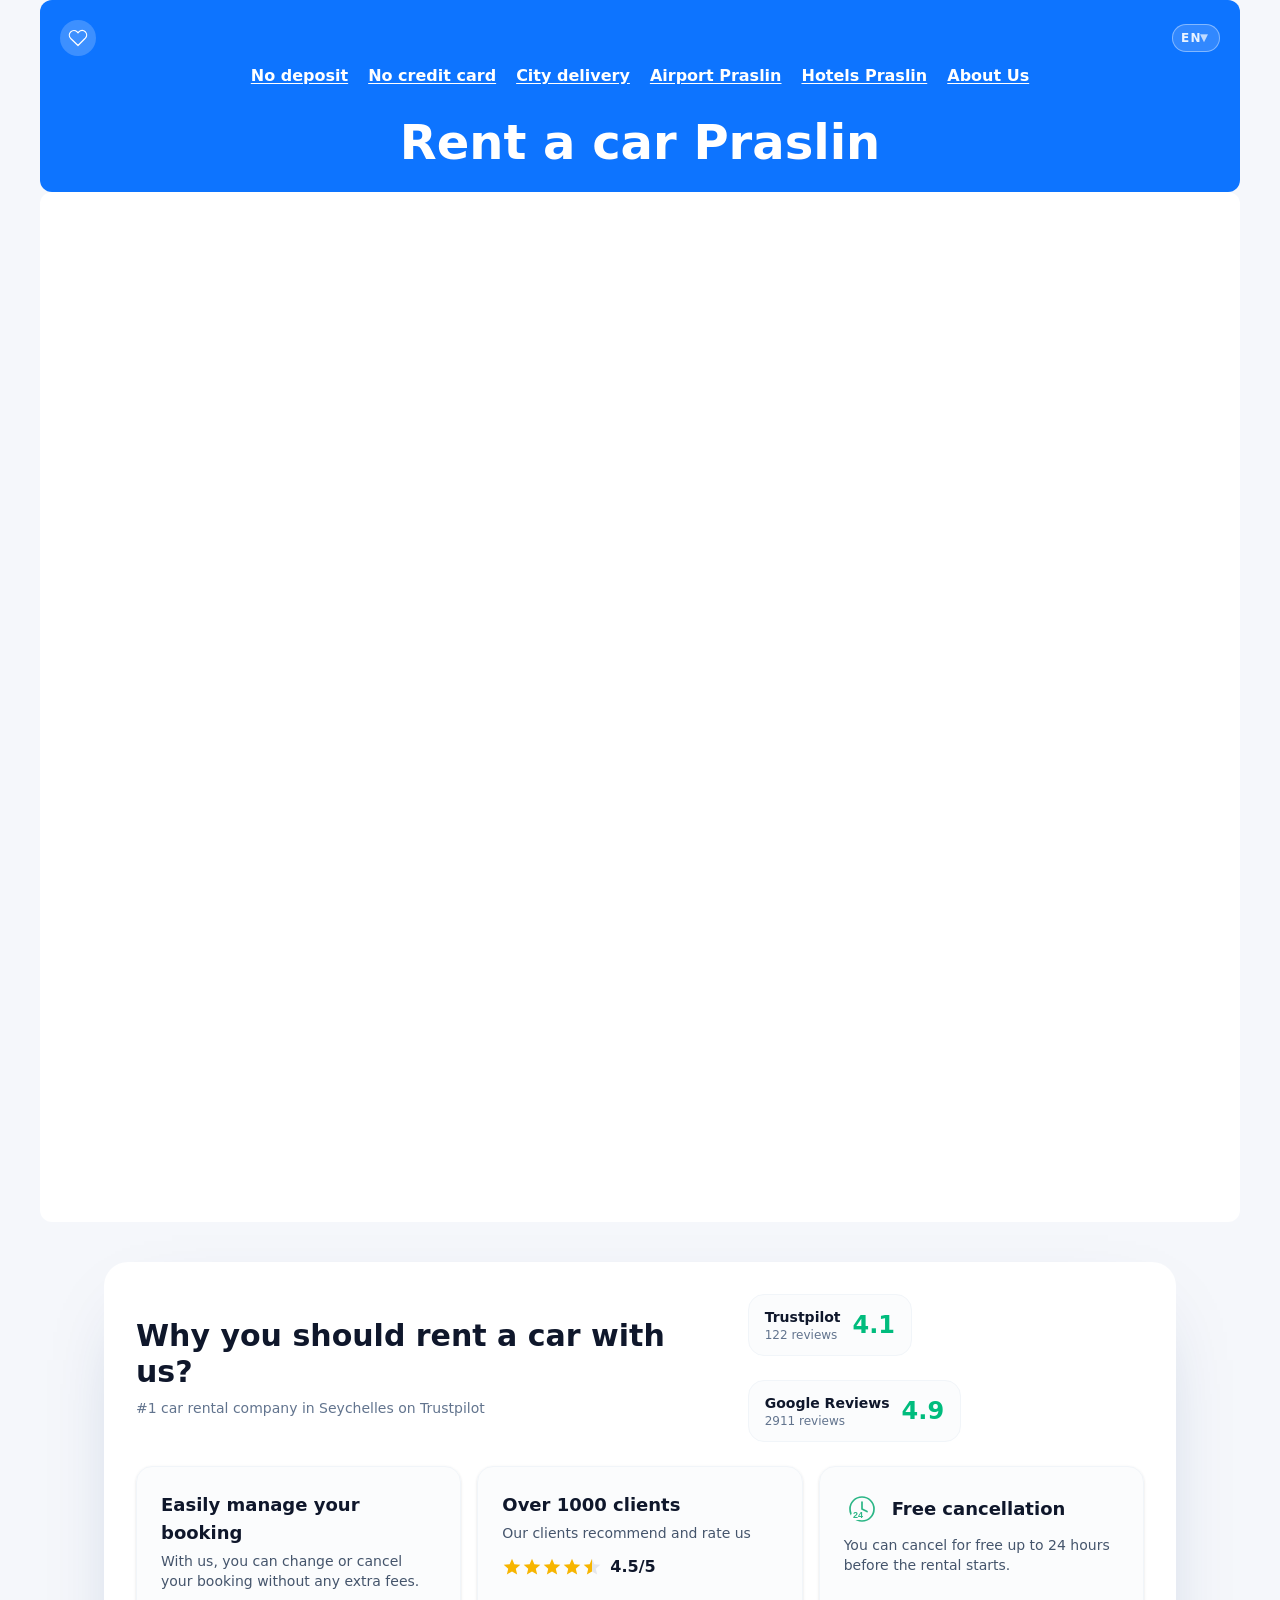
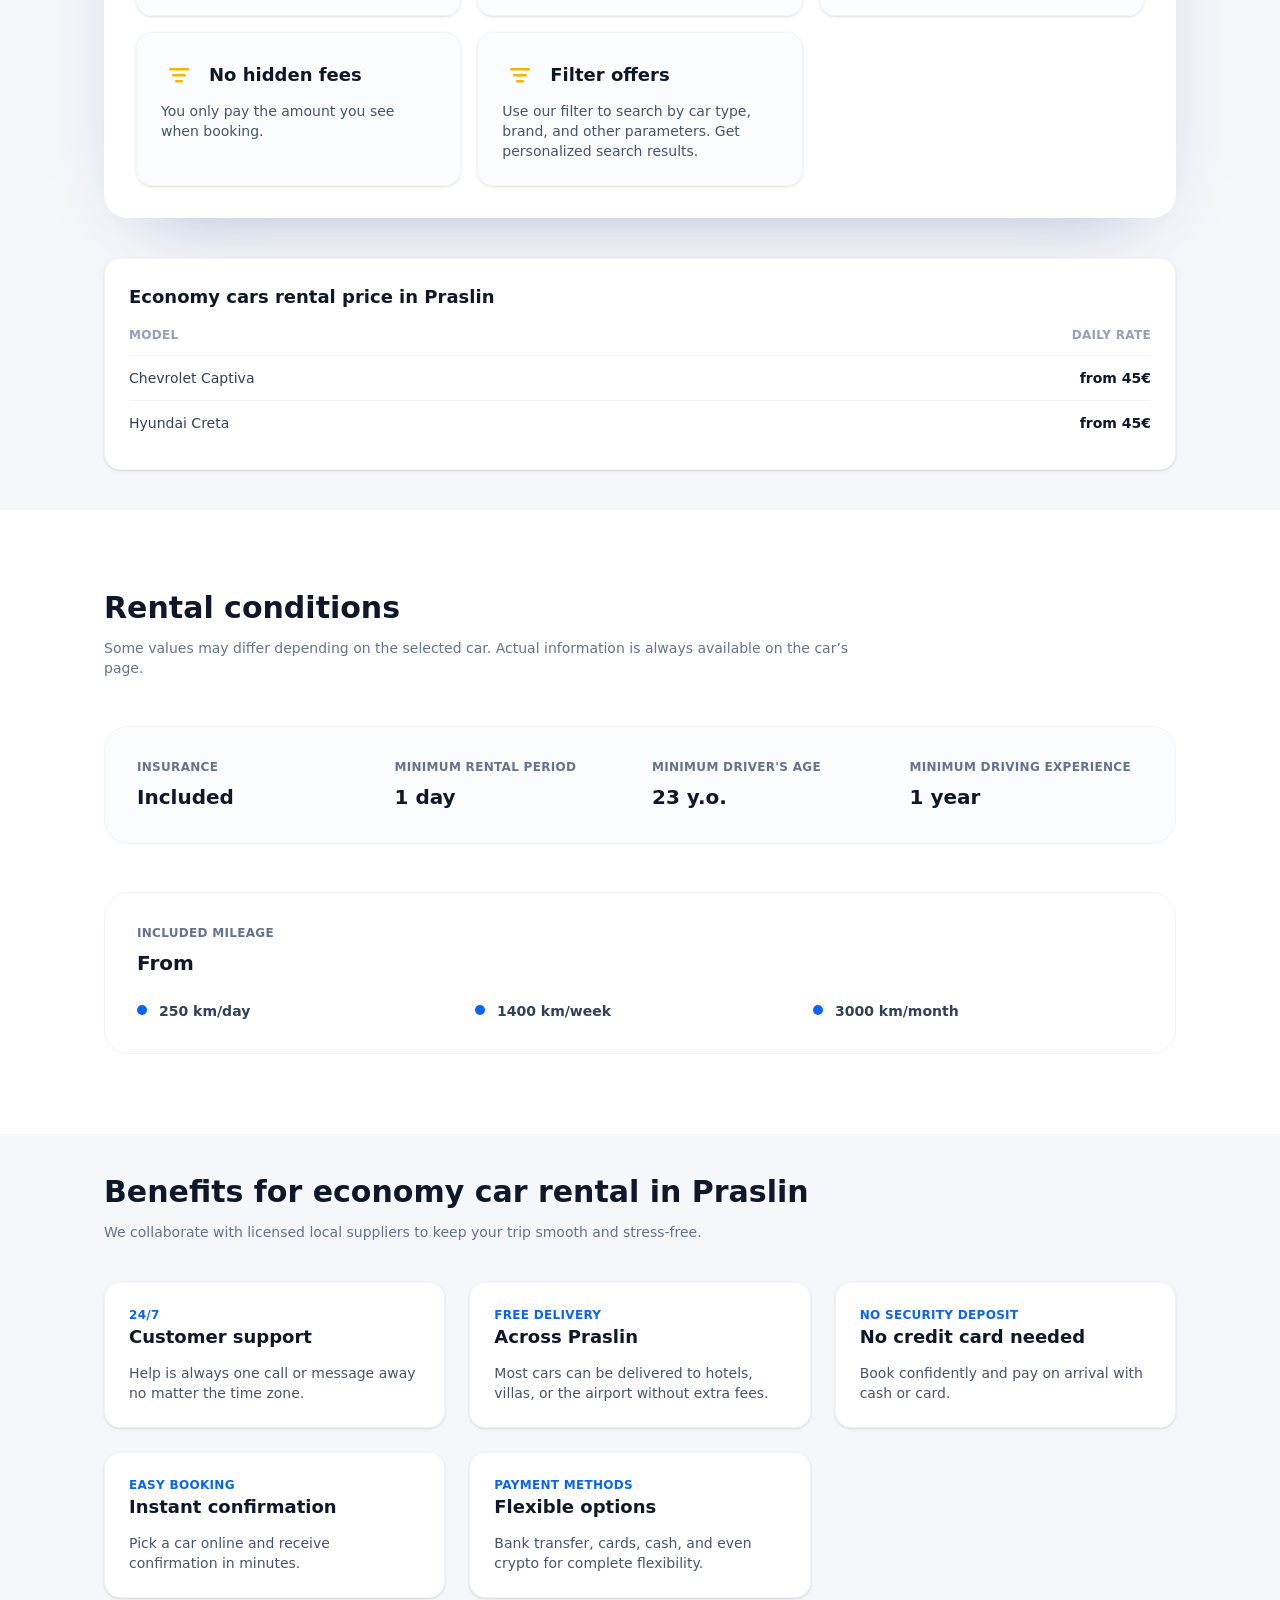
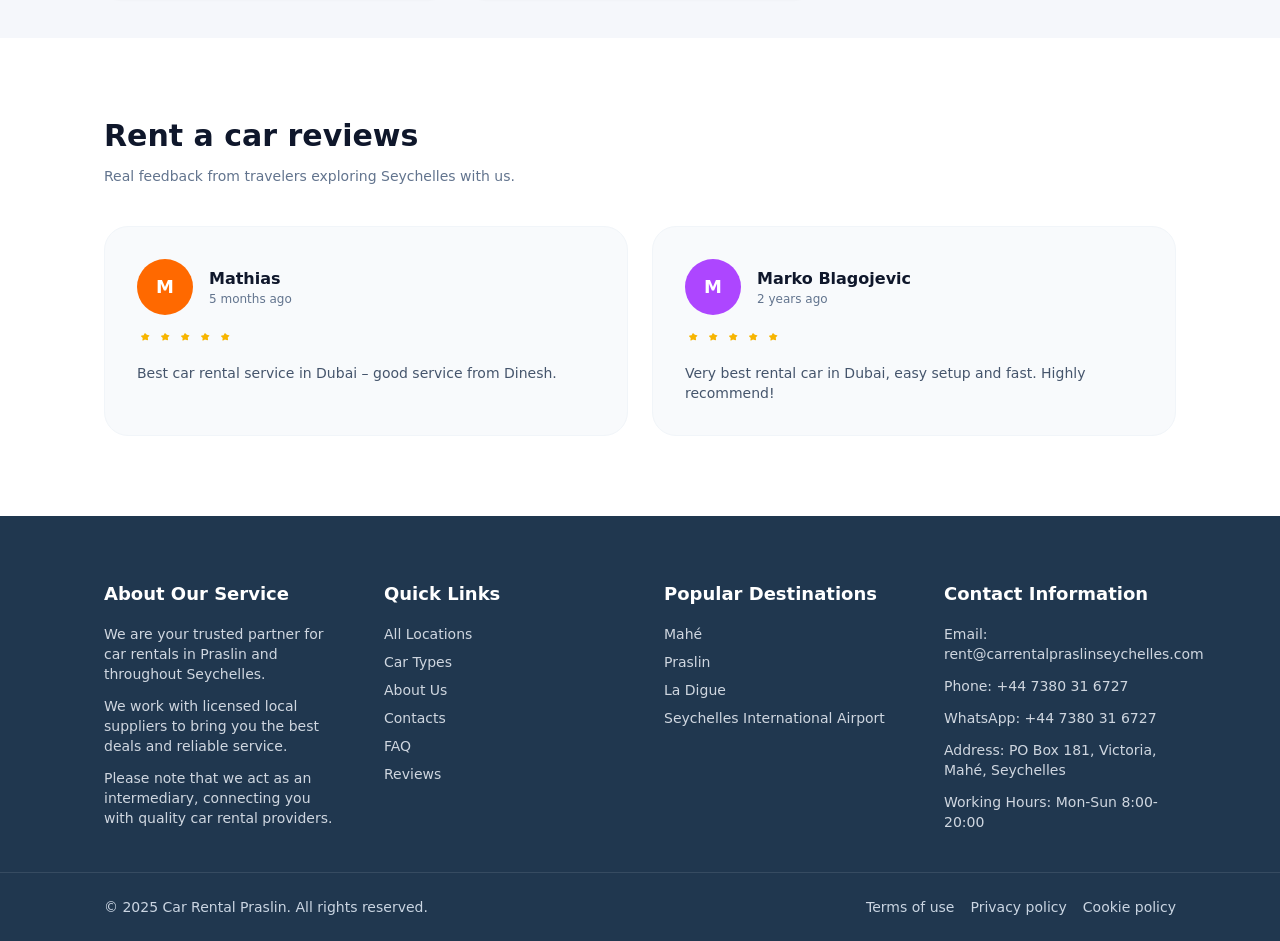
==== commit a8f77cd3: "билд 5oct" ====
--- a/en/index.html
+++ b/en/index.html
@@ -1,227 +1,3 @@
-<!DOCTYPE html><html lang="en" class="scroll-smooth"> <head><meta charset="utf-8"><meta name="viewport" content="width=device-width, initial-scale=1"><title>Car Rental Praslin</title><meta name="description" content="Book economy cars in Praslin with trusted local partners."><meta name="theme-color" content="#0d74ff"><meta name="color-scheme" content="light"><link rel="icon" type="image/svg+xml" href="/favicon.svg"><link rel="preconnect" href="https://fonts.googleapis.com"><link rel="preconnect" href="https://fonts.gstatic.com" crossorigin><link href="https://fonts.googleapis.com/css2?family=Inter:wght@400;500;600;700;800&display=swap" rel="stylesheet"><link rel="stylesheet" href="/_astro/index.DCX5sNf8.css"></head> <body class="min-h-screen bg-[#f5f7fb] font-sans text-slate-900 antialiased">  <header class="relative isolate overflow-hidden"> <div aria-hidden="true" class="absolute inset-0 -z-10 bg-gradient-to-b from-[#0b65f1] via-[#0d74ff] to-[#1a78ff]"></div> <div aria-hidden="true" class="pointer-events-none absolute left-1/2 top-1/2 -z-10 h-[42rem] w-[42rem] -translate-x-1/2 -translate-y-1/2 rounded-full bg-[radial-gradient(circle_at_center,_rgba(255,255,255,0.35),_transparent_65%)] blur-3xl"></div> <div aria-hidden="true" class="pointer-events-none absolute -right-40 top-1/3 -z-10 h-96 w-96 rounded-full bg-[radial-gradient(circle_at_center,_rgba(104,195,255,0.45),_transparent_70%)] blur-3xl"></div> <div class="relative mx-auto flex max-w-[1200px] flex-col gap-1 px-6 pb-24 pt-10 text-white md:px-12 lg:px-16"> <div class="flex flex-wrap items-center justify-between gap-6"> <div class="flex items-center gap-3 text-white"> <span class="flex h-9 w-9 items-center justify-center rounded-full bg-white/20"> <svg xmlns="http://www.w3.org/2000/svg" viewBox="0 0 24 24" fill="none" stroke="currentColor" class="h-5 w-5"> <path stroke-linecap="round" stroke-linejoin="round" stroke-width="1.5" d="M20.84 4.61a5.5 5.5 0 0 0-7.78 0L12 5.67l-1.06-1.06a5.502 5.502 0 0 0-7.78 7.78l1.06 1.06L12 21l7.78-7.78 1.06-1.06a5.5 5.5 0 0 0 0-7.54z"></path> </svg> </span> <div> <p class="text-sm uppercase tracking-[.3em] text-white/70">Mobility worldwide</p> <p class="text-base font-semibold">Localrent Car Rental</p> </div> </div> <nav aria-label="Primary" class="flex items-center gap-4 text-sm font-medium text-white/80"> <a href="#why-us" class="transition hover:text-white"> Why us </a><a href="#prices" class="transition hover:text-white"> Prices </a><a href="#conditions" class="transition hover:text-white"> Conditions </a><a href="#benefits" class="transition hover:text-white"> Benefits </a><a href="#reviews" class="transition hover:text-white"> Reviews </a> <div class="hidden h-6 w-px bg-white/20 md:block" aria-hidden="true"></div> <div class="relative" data-astro-cid-a2mxz4y6> <label class="sr-only" data-astro-cid-a2mxz4y6> Select language </label> <select id="language-switcher-select" class="language-select" aria-label="Select language" onchange="if (this.value) window.location.href=this.value;" data-astro-cid-a2mxz4y6> <option value="/en/" selected data-astro-cid-a2mxz4y6> English </option><option value="/ru/" data-astro-cid-a2mxz4y6> Русский </option> </select> <span class="language-select__chevron" aria-hidden="true" data-astro-cid-a2mxz4y6>
+<!DOCTYPE html><html lang="en" class="scroll-smooth"> <head><meta charset="utf-8"><meta name="viewport" content="width=device-width, initial-scale=1"><title>Car Rental Praslin</title><meta name="description" content="Rent a car on Praslin Island at the best prices from local providers. No hidden fees, no deposit, with support in both Russian and English."><meta name="theme-color" content="#0d74ff"><meta name="color-scheme" content="light"><link rel="icon" type="image/svg+xml" href="/favicon.svg"><link rel="preconnect" href="https://fonts.googleapis.com"><link rel="preconnect" href="https://fonts.gstatic.com" crossorigin><link href="https://fonts.googleapis.com/css2?family=Inter:wght@400;500;600;700;800&display=swap" rel="stylesheet"><link rel="stylesheet" href="/_astro/_page_.C8-FzuBH.css"></head> <body class="min-h-screen bg-[#f5f7fb] font-sans text-slate-900 antialiased">  <main class="space-y-10"> <div class="relative isolate overflow-hidden"> <div class="relative mx-auto flex max-w-[1200px] flex-col gap-1 p-[20px] text-white bg-[#0d74ff] rounded-xl"> <div class="flex flex-wrap items-center justify-between gap-6"> <div class="flex items-center gap-3 text-white"> <span class="flex h-9 w-9 items-center justify-center rounded-full bg-white/20"> <svg xmlns="http://www.w3.org/2000/svg" viewBox="0 0 24 24" fill="none" stroke="currentColor" class="h-5 w-5"> <path stroke-linecap="round" stroke-linejoin="round" stroke-width="1.5" d="M20.84 4.61a5.5 5.5 0 0 0-7.78 0L12 5.67l-1.06-1.06a5.502 5.502 0 0 0-7.78 7.78l1.06 1.06L12 21l7.78-7.78 1.06-1.06a5.5 5.5 0 0 0 0-7.54z"></path> </svg> </span> </div> <div class="relative" data-astro-cid-a2mxz4y6> <label class="sr-only" data-astro-cid-a2mxz4y6> Select language </label> <select id="language-switcher-select" class="language-select" aria-label="Select language" onchange="if (this.value) window.location.href=this.value;" data-astro-cid-a2mxz4y6> <option value="/en/" selected data-astro-cid-a2mxz4y6> English </option><option value="/ru/" data-astro-cid-a2mxz4y6> Русский </option> </select> <span class="language-select__chevron" aria-hidden="true" data-astro-cid-a2mxz4y6>
 ▼
-</span> </div>  <a class="rounded-full border border-white/40 px-5 py-2 text-sm font-semibold transition hover:border-white hover:text-white" href="#contact"> Contact us </a> </nav> </div> <div class="flex flex-col justify-center gap-8"> <div class="flex flex-col items-center gap-8"> <h1 class="mt-4 text-4xl font-bold leading-tight md:text-5xl"> Rent the car in Praslin </h1> </div> <div class="flex flex-wrap justify-center gap-3"> <span class="rounded-full border border-white/30 bg-white/10 px-4 py-2 text-xs font-semibold uppercase tracking-wide text-white/90"> No deposit </span><span class="rounded-full border border-white/30 bg-white/10 px-4 py-2 text-xs font-semibold uppercase tracking-wide text-white/90"> No credit card </span><span class="rounded-full border border-white/30 bg-white/10 px-4 py-2 text-xs font-semibold uppercase tracking-wide text-white/90"> Free delivery </span><span class="rounded-full border border-white/30 bg-white/10 px-4 py-2 text-xs font-semibold uppercase tracking-wide text-white/90"> Online support </span> </div> <div id="search-app" class="min-h-[1000px]"> <script src="https://static.localrent.com/booking/v2/wl/app.js" async data-mrc-wl="true" data-affiliate="2777" data-country="98" data-city="549194" data-routing="on" data-zindex="10000" data-initfilters="year=2020&pp_ids%5B0%5D=50309&dp_ids%5B0%5D=50309"></script> </div> </div> </div> </header> <main class="space-y-24"> <section class="mx-auto max-w-[1200px] space-y-12 px-6 md:px-12 lg:px-16"> <div class="flex flex-col gap-6 rounded-3xl bg-white p-8 shadow-[0_30px_80px_-40px_rgba(12,46,110,0.35)]"> <div class="flex flex-col gap-6 lg:flex-row lg:items-center lg:justify-between"> <div class="flex flex-col gap-2"> <h2 id="why-us" class="text-2xl font-bold text-slate-900 md:text-3xl"> Why you should rent a car with us? </h2> <p class="text-sm font-medium text-slate-500"> #1 car rental company in Seychelles on Trustpilot </p> </div> <div class="flex flex-wrap gap-6"> <div class="flex items-center gap-3 rounded-2xl border border-slate-100 bg-slate-50/60 px-4 py-3"> <div class="flex flex-col"> <span class="text-sm font-semibold text-slate-900"> Trustpilot </span> <span class="text-xs text-slate-500">122 reviews</span> </div> <span class="text-2xl font-bold text-emerald-500">4.1</span> </div><div class="flex items-center gap-3 rounded-2xl border border-slate-100 bg-slate-50/60 px-4 py-3"> <div class="flex flex-col"> <span class="text-sm font-semibold text-slate-900"> Google Reviews </span> <span class="text-xs text-slate-500">2911 reviews</span> </div> <span class="text-2xl font-bold text-emerald-500">4.9</span> </div> </div> </div> <div class="rounded-2xl border border-slate-100 bg-white p-6 shadow-sm"> <h3 class="text-lg font-semibold text-slate-900">Official partners</h3> <div class="mt-4 grid grid-cols-1 gap-4 text-sm sm:grid-cols-2 lg:grid-cols-4"> <div class="flex h-full flex-col items-start justify-center gap-1 rounded-xl border border-slate-100 bg-slate-50/70 p-4 text-left shadow-sm shadow-slate-900/5"> <p class="text-sm font-semibold text-slate-900">Emirates</p> <p class="text-xs text-slate-500">Skywards loyalty partner</p>  </div><div class="flex h-full flex-col items-start justify-center gap-1 rounded-xl border border-slate-100 bg-slate-50/70 p-4 text-left shadow-sm shadow-slate-900/5"> <p class="text-sm font-semibold text-slate-900">Forbes</p> <p class="text-xs text-slate-500">Recognised for service</p>  </div><div class="flex h-full flex-col items-start justify-center gap-1 rounded-xl border border-slate-100 bg-slate-50/70 p-4 text-left shadow-sm shadow-slate-900/5"> <p class="text-sm font-semibold text-slate-900">Skydive Dubai</p> <p class="text-xs text-slate-500">Adventure travel partner</p>  </div><div class="flex h-full flex-col items-start justify-center gap-1 rounded-xl border border-slate-100 bg-slate-50/70 p-4 text-left shadow-sm shadow-slate-900/5"> <p class="text-sm font-semibold text-slate-900">Virtuzone</p> <p class="text-xs text-slate-500">Business mobility partner</p>  </div> </div> </div> </div> </section> <section id="prices" class="mx-auto max-w-[1200px] px-6 md:px-12 lg:px-16"> <div class="rounded-2xl border border-slate-100 bg-white p-6 shadow-sm"> <h3 class="text-lg font-semibold text-slate-900"> Economy cars rental price in Praslin </h3> <table class="mt-4 w-full divide-y divide-slate-100 text-left text-sm text-slate-600"> <thead> <tr class="text-xs uppercase tracking-wide text-slate-400"> <th class="pb-3">Model</th> <th class="pb-3 text-right">Daily rate</th> </tr> </thead> <tbody class="divide-y divide-slate-100"> <tr> <td class="py-3 font-medium text-slate-700">Chevrolet Captiva</td> <td class="py-3 text-right font-semibold text-slate-900"> from 45€ </td> </tr><tr> <td class="py-3 font-medium text-slate-700">Hyundai Creta</td> <td class="py-3 text-right font-semibold text-slate-900"> from 45€ </td> </tr> </tbody> </table> </div> </section> <section id="conditions" class="bg-white py-20"> <div class="mx-auto flex max-w-[1200px] flex-col gap-12 px-6 md:px-12 lg:px-16"> <div class="flex flex-col gap-3"> <h2 class="text-3xl font-bold text-slate-900">Rental conditions</h2> <p class="max-w-3xl text-sm text-slate-500"> Some values may differ depending on the selected car. Actual information is always available on the car’s page. </p> </div> <div class="grid gap-6 rounded-3xl border border-slate-100 bg-slate-50/60 p-8 md:grid-cols-2 lg:grid-cols-4"> <div class="space-y-2"> <p class="text-xs font-semibold uppercase tracking-wide text-slate-500"> Insurance </p> <p class="text-xl font-bold text-slate-900">Included</p> </div><div class="space-y-2"> <p class="text-xs font-semibold uppercase tracking-wide text-slate-500"> Minimum rental period </p> <p class="text-xl font-bold text-slate-900">1 day</p> </div><div class="space-y-2"> <p class="text-xs font-semibold uppercase tracking-wide text-slate-500"> Minimum driver&#39;s age </p> <p class="text-xl font-bold text-slate-900">23 y.o.</p> </div><div class="space-y-2"> <p class="text-xs font-semibold uppercase tracking-wide text-slate-500"> Minimum driving experience </p> <p class="text-xl font-bold text-slate-900">1 year</p> </div> </div> <div class="grid gap-6 rounded-3xl border border-slate-100 bg-white p-8"> <div> <p class="text-xs font-semibold uppercase tracking-wide text-slate-500"> Included mileage </p> <h3 class="mt-2 text-xl font-bold text-slate-900">From</h3> </div> <ul class="grid gap-2 text-sm font-semibold text-slate-700 md:grid-cols-3"> <li class="flex items-start gap-3"> <span class="mt-1 h-2.5 w-2.5 rounded-full bg-[#0b65f1]"></span> <span>250 km/day</span> </li><li class="flex items-start gap-3"> <span class="mt-1 h-2.5 w-2.5 rounded-full bg-[#0b65f1]"></span> <span>1400 km/week</span> </li><li class="flex items-start gap-3"> <span class="mt-1 h-2.5 w-2.5 rounded-full bg-[#0b65f1]"></span> <span>3000 km/month</span> </li> </ul> </div> </div> </section> <section id="benefits" class="mx-auto max-w-[1200px] space-y-10 px-6 md:px-12 lg:px-16"> <div class="flex flex-col gap-3"> <h2 class="text-3xl font-bold text-slate-900"> Benefits for economy car rental in Praslin </h2> <p class="text-sm text-slate-500"> We collaborate with licensed local suppliers to keep your trip smooth and stress-free. </p> </div> <div class="grid gap-6 md:grid-cols-2 lg:grid-cols-3"> <div class="flex h-full flex-col gap-3 rounded-2xl border border-slate-100 bg-white p-6 shadow-sm"> <div> <p class="text-xs font-semibold uppercase tracking-wide text-[#0b65f1]"> 24/7 </p> <h3 class="text-lg font-semibold text-slate-900">Customer support</h3> </div> <p class="text-sm text-slate-600">Help is always one call or message away no matter the time zone.</p> </div><div class="flex h-full flex-col gap-3 rounded-2xl border border-slate-100 bg-white p-6 shadow-sm"> <div> <p class="text-xs font-semibold uppercase tracking-wide text-[#0b65f1]"> Free delivery </p> <h3 class="text-lg font-semibold text-slate-900">Across Praslin</h3> </div> <p class="text-sm text-slate-600">Most cars can be delivered to hotels, villas, or the airport without extra fees.</p> </div><div class="flex h-full flex-col gap-3 rounded-2xl border border-slate-100 bg-white p-6 shadow-sm"> <div> <p class="text-xs font-semibold uppercase tracking-wide text-[#0b65f1]"> No security deposit </p> <h3 class="text-lg font-semibold text-slate-900">No credit card needed</h3> </div> <p class="text-sm text-slate-600">Book confidently and pay on arrival with cash or card.</p> </div><div class="flex h-full flex-col gap-3 rounded-2xl border border-slate-100 bg-white p-6 shadow-sm"> <div> <p class="text-xs font-semibold uppercase tracking-wide text-[#0b65f1]"> Easy booking </p> <h3 class="text-lg font-semibold text-slate-900">Instant confirmation</h3> </div> <p class="text-sm text-slate-600">Pick a car online and receive confirmation in minutes.</p> </div><div class="flex h-full flex-col gap-3 rounded-2xl border border-slate-100 bg-white p-6 shadow-sm"> <div> <p class="text-xs font-semibold uppercase tracking-wide text-[#0b65f1]"> Payment methods </p> <h3 class="text-lg font-semibold text-slate-900">Flexible options</h3> </div> <p class="text-sm text-slate-600">Bank transfer, cards, cash, and even crypto for complete flexibility.</p> </div> </div> </section> <section id="reviews" class="bg-white py-20"> <div class="mx-auto flex max-w-[1200px] flex-col gap-10 px-6 md:px-12 lg:px-16"> <div class="flex flex-col gap-3"> <h2 class="text-3xl font-bold text-slate-900">Rent a car reviews</h2> <p class="text-sm text-slate-500"> Real feedback from travelers exploring Seychelles with us. </p> </div> <div class="grid gap-6 lg:grid-cols-2"> <article class="flex h-full flex-col gap-4 rounded-3xl border border-slate-100 bg-slate-50 p-8"> <div class="flex items-center gap-4"> <span class="flex h-14 w-14 items-center justify-center rounded-full text-lg font-semibold text-white bg-orange-500"> M </span> <div> <p class="text-base font-semibold text-slate-900">Mathias</p> <p class="text-xs text-slate-500">5 months ago</p> </div> </div> <div class="flex gap-1 text-[#f7b500]"> <svg xmlns="http://www.w3.org/2000/svg" viewBox="0 0 24 24" fill="currentColor" class="h-4 w-4" aria-hidden="true"> <path d="M11.48 3.499a.75.75 0 0 1 1.04 0l2.256 2.256 3.183.464a.75.75 0 0 1 .416 1.279l-2.302 2.244.543 3.166a.75.75 0 0 1-1.088.791L12 12.834l-2.835 1.485a.75.75 0 0 1-1.088-.79l.543-3.167-2.302-2.244a.75.75 0 0 1 .416-1.279l3.183-.464z"></path> </svg><svg xmlns="http://www.w3.org/2000/svg" viewBox="0 0 24 24" fill="currentColor" class="h-4 w-4" aria-hidden="true"> <path d="M11.48 3.499a.75.75 0 0 1 1.04 0l2.256 2.256 3.183.464a.75.75 0 0 1 .416 1.279l-2.302 2.244.543 3.166a.75.75 0 0 1-1.088.791L12 12.834l-2.835 1.485a.75.75 0 0 1-1.088-.79l.543-3.167-2.302-2.244a.75.75 0 0 1 .416-1.279l3.183-.464z"></path> </svg><svg xmlns="http://www.w3.org/2000/svg" viewBox="0 0 24 24" fill="currentColor" class="h-4 w-4" aria-hidden="true"> <path d="M11.48 3.499a.75.75 0 0 1 1.04 0l2.256 2.256 3.183.464a.75.75 0 0 1 .416 1.279l-2.302 2.244.543 3.166a.75.75 0 0 1-1.088.791L12 12.834l-2.835 1.485a.75.75 0 0 1-1.088-.79l.543-3.167-2.302-2.244a.75.75 0 0 1 .416-1.279l3.183-.464z"></path> </svg><svg xmlns="http://www.w3.org/2000/svg" viewBox="0 0 24 24" fill="currentColor" class="h-4 w-4" aria-hidden="true"> <path d="M11.48 3.499a.75.75 0 0 1 1.04 0l2.256 2.256 3.183.464a.75.75 0 0 1 .416 1.279l-2.302 2.244.543 3.166a.75.75 0 0 1-1.088.791L12 12.834l-2.835 1.485a.75.75 0 0 1-1.088-.79l.543-3.167-2.302-2.244a.75.75 0 0 1 .416-1.279l3.183-.464z"></path> </svg><svg xmlns="http://www.w3.org/2000/svg" viewBox="0 0 24 24" fill="currentColor" class="h-4 w-4" aria-hidden="true"> <path d="M11.48 3.499a.75.75 0 0 1 1.04 0l2.256 2.256 3.183.464a.75.75 0 0 1 .416 1.279l-2.302 2.244.543 3.166a.75.75 0 0 1-1.088.791L12 12.834l-2.835 1.485a.75.75 0 0 1-1.088-.79l.543-3.167-2.302-2.244a.75.75 0 0 1 .416-1.279l3.183-.464z"></path> </svg> </div> <p class="text-sm text-slate-600">Best car rental service in Dubai – good service from Dinesh.</p> </article><article class="flex h-full flex-col gap-4 rounded-3xl border border-slate-100 bg-slate-50 p-8"> <div class="flex items-center gap-4"> <span class="flex h-14 w-14 items-center justify-center rounded-full text-lg font-semibold text-white bg-purple-500"> M </span> <div> <p class="text-base font-semibold text-slate-900">Marko Blagojevic</p> <p class="text-xs text-slate-500">2 years ago</p> </div> </div> <div class="flex gap-1 text-[#f7b500]"> <svg xmlns="http://www.w3.org/2000/svg" viewBox="0 0 24 24" fill="currentColor" class="h-4 w-4" aria-hidden="true"> <path d="M11.48 3.499a.75.75 0 0 1 1.04 0l2.256 2.256 3.183.464a.75.75 0 0 1 .416 1.279l-2.302 2.244.543 3.166a.75.75 0 0 1-1.088.791L12 12.834l-2.835 1.485a.75.75 0 0 1-1.088-.79l.543-3.167-2.302-2.244a.75.75 0 0 1 .416-1.279l3.183-.464z"></path> </svg><svg xmlns="http://www.w3.org/2000/svg" viewBox="0 0 24 24" fill="currentColor" class="h-4 w-4" aria-hidden="true"> <path d="M11.48 3.499a.75.75 0 0 1 1.04 0l2.256 2.256 3.183.464a.75.75 0 0 1 .416 1.279l-2.302 2.244.543 3.166a.75.75 0 0 1-1.088.791L12 12.834l-2.835 1.485a.75.75 0 0 1-1.088-.79l.543-3.167-2.302-2.244a.75.75 0 0 1 .416-1.279l3.183-.464z"></path> </svg><svg xmlns="http://www.w3.org/2000/svg" viewBox="0 0 24 24" fill="currentColor" class="h-4 w-4" aria-hidden="true"> <path d="M11.48 3.499a.75.75 0 0 1 1.04 0l2.256 2.256 3.183.464a.75.75 0 0 1 .416 1.279l-2.302 2.244.543 3.166a.75.75 0 0 1-1.088.791L12 12.834l-2.835 1.485a.75.75 0 0 1-1.088-.79l.543-3.167-2.302-2.244a.75.75 0 0 1 .416-1.279l3.183-.464z"></path> </svg><svg xmlns="http://www.w3.org/2000/svg" viewBox="0 0 24 24" fill="currentColor" class="h-4 w-4" aria-hidden="true"> <path d="M11.48 3.499a.75.75 0 0 1 1.04 0l2.256 2.256 3.183.464a.75.75 0 0 1 .416 1.279l-2.302 2.244.543 3.166a.75.75 0 0 1-1.088.791L12 12.834l-2.835 1.485a.75.75 0 0 1-1.088-.79l.543-3.167-2.302-2.244a.75.75 0 0 1 .416-1.279l3.183-.464z"></path> </svg><svg xmlns="http://www.w3.org/2000/svg" viewBox="0 0 24 24" fill="currentColor" class="h-4 w-4" aria-hidden="true"> <path d="M11.48 3.499a.75.75 0 0 1 1.04 0l2.256 2.256 3.183.464a.75.75 0 0 1 .416 1.279l-2.302 2.244.543 3.166a.75.75 0 0 1-1.088.791L12 12.834l-2.835 1.485a.75.75 0 0 1-1.088-.79l.543-3.167-2.302-2.244a.75.75 0 0 1 .416-1.279l3.183-.464z"></path> </svg> </div> <p class="text-sm text-slate-600">Very best rental car in Dubai, easy setup and fast. Highly recommend!</p> </article> </div> </div> </section> </main> <footer id="contact" class="bg-[#20374f] pt-16 text-slate-200"> <div class="mx-auto grid max-w-[1200px] gap-12 px-6 pb-10 md:px-12 lg:grid-cols-4 lg:px-16"> <div class="space-y-4"> <h3 class="text-lg font-semibold text-white">About Our Service</h3> <div class="space-y-3 text-sm text-slate-200/90"> <p>We are your trusted partner for car rentals in Praslin and throughout Seychelles.</p><p>We work with licensed local suppliers to bring you the best deals and reliable service.</p><p>Please note that we act as an intermediary, connecting you with quality car rental providers.</p> </div>  </div><div class="space-y-4"> <h3 class="text-lg font-semibold text-white">Quick Links</h3>  <ul class="space-y-2 text-sm text-slate-200/90"> <li> <a href="#" class="transition hover:text-white"> All Locations </a> </li><li> <a href="#" class="transition hover:text-white"> Car Types </a> </li><li> <a href="#" class="transition hover:text-white"> About Us </a> </li><li> <a href="#" class="transition hover:text-white"> Contacts </a> </li><li> <a href="#" class="transition hover:text-white"> FAQ </a> </li><li> <a href="#" class="transition hover:text-white"> Reviews </a> </li> </ul> </div><div class="space-y-4"> <h3 class="text-lg font-semibold text-white">Popular Destinations</h3>  <ul class="space-y-2 text-sm text-slate-200/90"> <li> <a href="#" class="transition hover:text-white"> Mahé </a> </li><li> <a href="#" class="transition hover:text-white"> Praslin </a> </li><li> <a href="#" class="transition hover:text-white"> La Digue </a> </li><li> <a href="#" class="transition hover:text-white"> Seychelles International Airport </a> </li> </ul> </div><div class="space-y-4"> <h3 class="text-lg font-semibold text-white">Contact Information</h3> <div class="space-y-3 text-sm text-slate-200/90"> <p>Email: rent@carrentalpraslinseychelles.com</p><p>Phone: +44 7380 31 6727</p><p>WhatsApp: +44 7380 31 6727</p><p>Address: PO Box 181, Victoria, Mahé, Seychelles</p><p>Working Hours: Mon-Sun 8:00-20:00</p> </div>  </div> </div> <div class="border-t border-white/10"> <div class="mx-auto flex max-w-[1200px] flex-col-reverse gap-4 px-6 py-6 text-sm text-slate-300 md:flex-row md:items-center md:justify-between md:px-12 lg:px-16"> <p>© 2025 Car Rental Praslin. All rights reserved.</p> <div class="flex flex-wrap gap-4"> <a href="#" class="transition hover:text-white"> Terms of use </a><a href="#" class="transition hover:text-white"> Privacy policy </a><a href="#" class="transition hover:text-white"> Cookie policy </a> </div> </div> </div> </footer> <div id="locale-suggest-modal" class="locale-modal" hidden><div class="locale-modal__backdrop" data-action="close"></div><div class="locale-modal__dialog" role="dialog" aria-modal="true" aria-labelledby="locale-modal-title"><button type="button" class="locale-modal__close" data-action="close" aria-label="Close language suggestion">
-×
-</button><h2 id="locale-modal-title">Prefer Russian?</h2><p class="locale-modal__description">We detected your browser is set to Russian. Would you like to view the site in Russian?</p><div class="locale-modal__actions"><button type="button" class="locale-modal__button--primary" data-action="switch">Перейти на русский</button><button type="button" class="locale-modal__button--ghost" data-action="stay">Continue in English</button></div></div></div><script>(function(){const storageKey = "lr-locale-prompt";
-const targetLocales = ["ru"];
-const switchHref = "/ru/";
-
-			(function () {
-				if (typeof window === 'undefined') {
-					return;
-				}
-
-				if (!Array.isArray(targetLocales) || targetLocales.length === 0) {
-					return;
-				}
-
-				var normalizedTargets = targetLocales
-					.map(function (entry) {
-						return (entry || '').toLowerCase();
-					})
-					.filter(Boolean);
-
-				if (normalizedTargets.length === 0) {
-					return;
-				}
-
-				var readStorage = function () {
-					try {
-						return window.localStorage.getItem(storageKey);
-					} catch (error) {
-						return null;
-					}
-				};
-
-				var writeStorage = function (value) {
-					try {
-						window.localStorage.setItem(storageKey, value);
-					} catch (error) {
-						// ignore storage errors (e.g., private mode)
-					}
-				};
-
-				if (readStorage() === 'dismissed') {
-					return;
-				}
-
-				var languages = (navigator.languages || [navigator.language || ''])
-					.map(function (entry) {
-						return (entry || '').toLowerCase();
-					})
-					.filter(Boolean);
-
-				var shouldSuggest = languages.some(function (lang) {
-					if (!lang) {
-						return false;
-					}
-
-					if (normalizedTargets.indexOf(lang) !== -1) {
-						return true;
-					}
-
-					var short = lang.split('-')[0];
-					return normalizedTargets.indexOf(short) !== -1;
-				});
-
-				if (!shouldSuggest) {
-					return;
-				}
-
-				var modal = document.getElementById('locale-suggest-modal');
-				if (!modal) {
-					return;
-				}
-
-				   // Delay modal appearance by 10 seconds after page load
-				   var showModalWithDelay = function() {
-					   modal.removeAttribute('hidden');
-					   var previousOverflow = document.body.style.overflow;
-					   document.body.style.overflow = 'hidden';
-				   };
-				   setTimeout(showModalWithDelay, 10000);
-
-				var closeModal = function () {
-					modal.setAttribute('hidden', '');
-					document.body.style.overflow = previousOverflow;
-					writeStorage('dismissed');
-				};
-
-				var closeElements = modal.querySelectorAll('[data-action="close"]');
-				closeElements.forEach(function (element) {
-					element.addEventListener('click', closeModal);
-				});
-
-				var stayButton = modal.querySelector('[data-action="stay"]');
-				if (stayButton) {
-					stayButton.addEventListener('click', closeModal);
-				}
-
-				var switchButton = modal.querySelector('[data-action="switch"]');
-				if (switchButton) {
-					switchButton.addEventListener('click', function () {
-						writeStorage('dismissed');
-						window.location.href = switchHref;
-					});
-				}
-
-				modal.addEventListener('keydown', function (event) {
-					if (event.key === 'Escape') {
-						closeModal();
-					}
-				});
-
-				var backdrop = modal.querySelector('.locale-modal__backdrop');
-				if (backdrop) {
-					backdrop.addEventListener('click', closeModal);
-				}
-
-				var focusTarget =
-					switchButton ||
-					stayButton ||
-					modal.querySelector('[data-action="close"]');
-
-				if (focusTarget && typeof focusTarget.focus === 'function') {
-					focusTarget.focus();
-				}
-			})();
-		})();</script><style>
-			.locale-modal {
-				position: fixed;
-				inset: 0;
-				display: flex;
-				align-items: center;
-				justify-content: center;
-				z-index: 9999;
-			}
-
-			.locale-modal[hidden] {
-				display: none;
-			}
-
-			.locale-modal__backdrop {
-				position: absolute;
-				inset: 0;
-				background: rgba(15, 23, 42, 0.55);
-				backdrop-filter: blur(2px);
-			}
-
-			.locale-modal__dialog {
-				position: relative;
-				background: white;
-				padding: 2rem;
-				border-radius: 1.25rem;
-				box-shadow: 0 30px 80px -40px rgba(12, 46, 110, 0.35);
-				width: min(90vw, 420px);
-				display: grid;
-				gap: 1.25rem;
-				z-index: 1;
-				font-family: inherit;
-				text-align: center;
-			}
-
-			.locale-modal__close {
-				position: absolute;
-				top: 0.75rem;
-				right: 0.9rem;
-				background: transparent;
-				border: none;
-				font-size: 1.5rem;
-				line-height: 1;
-				cursor: pointer;
-				color: #64748b;
-			}
-
-			.locale-modal__description {
-				margin: 0;
-				color: #475569;
-				font-size: 0.95rem;
-			}
-
-			.locale-modal__actions {
-				display: flex;
-				gap: 0.75rem;
-				justify-content: center;
-				flex-wrap: wrap;
-			}
-
-			.locale-modal__button--primary,
-			.locale-modal__button--ghost {
-				padding: 0.65rem 1.5rem;
-				border-radius: 9999px;
-				font-weight: 600;
-				cursor: pointer;
-				border: none;
-				font-family: inherit;
-				font-size: 0.95rem;
-				transition: transform 0.2s ease, box-shadow 0.2s ease;
-			}
-
-			.locale-modal__button--primary {
-				background: #0d74ff;
-				color: white;
-				box-shadow: 0 10px 30px -15px rgba(13, 116, 255, 0.6);
-			}
-
-			.locale-modal__button--primary:hover {
-				transform: translateY(-1px);
-				box-shadow: 0 10px 35px -15px rgba(13, 116, 255, 0.75);
-			}
-
-			.locale-modal__button--ghost {
-				background: white;
-				color: #0f172a;
-				border: 1px solid rgba(15, 23, 42, 0.1);
-			}
-
-			.locale-modal__button--ghost:hover {
-				transform: translateY(-1px);
-				box-shadow: 0 10px 30px -20px rgba(15, 23, 42, 0.4);
-			}
-
-			@media (max-width: 480px) {
-				.locale-modal__dialog {
-					padding: 1.6rem 1.4rem;
-				}
-			}
-		</style>  </body></html>+</span> </div>  </div> <nav aria-label="Primary" class="flex flex-wrap items-center justify-center w-full font-bold text-white gap-1 text-[clamp(0.7rem,2vw,1rem)]"> <a href="/en/no-deposit" class="flex items-center gap-1 px-2 py-1 rounded-lg bg-transparent hover:bg-white/20 transition-colors duration-150 underline underline-offset-2 decoration-white break-words" style="min-width: 0;"> No deposit </a><a href="/en/no-credit-card" class="flex items-center gap-1 px-2 py-1 rounded-lg bg-transparent hover:bg-white/20 transition-colors duration-150 underline underline-offset-2 decoration-white break-words" style="min-width: 0;"> No credit card </a><a href="/en/city-delivery" class="flex items-center gap-1 px-2 py-1 rounded-lg bg-transparent hover:bg-white/20 transition-colors duration-150 underline underline-offset-2 decoration-white break-words" style="min-width: 0;"> City delivery </a><a href="/en/airport" class="flex items-center gap-1 px-2 py-1 rounded-lg bg-transparent hover:bg-white/20 transition-colors duration-150 underline underline-offset-2 decoration-white break-words" style="min-width: 0;"> Airport Praslin </a><a href="/en/hotels" class="flex items-center gap-1 px-2 py-1 rounded-lg bg-transparent hover:bg-white/20 transition-colors duration-150 underline underline-offset-2 decoration-white break-words" style="min-width: 0;"> Hotels Praslin </a><a href="/en/about" class="flex items-center gap-1 px-2 py-1 rounded-lg bg-transparent hover:bg-white/20 transition-colors duration-150 underline underline-offset-2 decoration-white break-words" style="min-width: 0;"> About Us </a> </nav> <div class="flex flex-col justify-center gap-8"> <div class="flex flex-col items-center gap-8"> <h1 class="mt-4 text-4xl font-bold leading-tight md:text-5xl"> Rent a car Praslin </h1> </div> </div> </div> <div class="bg-white w-full mx-auto max-w-[1200px] pt-[20px] px-[10px] pb-[10px] rounded-xl"> <div id="search-app" class="min-h-[1000px]"> <script src="https://static.localrent.com/booking/v2/wl/app.js" async data-mrc-wl="true" data-affiliate="2777" data-country="98" data-city="549194" data-routing="on" data-zindex="10000"></script> </div> </div> </div> <section class="mx-auto max-w-[1200px] space-y-12 px-6 md:px-12 lg:px-16"> <div class="flex flex-col gap-6 rounded-3xl bg-white p-8 shadow-[0_30px_80px_-40px_rgba(12,46,110,0.35)]"> <div class="flex flex-col gap-6 lg:flex-row lg:items-center lg:justify-between"> <div class="flex flex-col gap-2"> <h2 id="why-us" class="text-2xl font-bold text-slate-900 md:text-3xl"> Why you should rent a car with us? </h2> <p class="text-sm font-medium text-slate-500"> #1 car rental company in Seychelles on Trustpilot </p> </div> <div class="flex flex-wrap gap-6"> <div class="flex items-center gap-3 rounded-2xl border border-slate-100 bg-slate-50/60 px-4 py-3"> <div class="flex flex-col"> <h3 class="text-sm font-semibold text-slate-900"> Trustpilot </h3> <span class="text-xs text-slate-500">122 reviews</span> </div> <span class="text-2xl font-bold text-emerald-500">4.1</span> </div><div class="flex items-center gap-3 rounded-2xl border border-slate-100 bg-slate-50/60 px-4 py-3"> <div class="flex flex-col"> <h3 class="text-sm font-semibold text-slate-900"> Google Reviews </h3> <span class="text-xs text-slate-500">2911 reviews</span> </div> <span class="text-2xl font-bold text-emerald-500">4.9</span> </div> </div> </div> <div class="grid gap-4 md:grid-cols-2 lg:grid-cols-3"> <div class="rounded-2xl border border-slate-100 bg-slate-50/60 p-6 flex flex-col gap-1 shadow-sm"> <h3 class="text-lg font-semibold text-slate-900">Easily manage your booking</h3> <p class="text-sm text-slate-600">With us, you can change or cancel your booking without any extra fees.</p> </div> <div class="rounded-2xl border border-slate-100 bg-slate-50/60 p-6 flex flex-col gap-1 shadow-sm"> <h3 class="text-lg font-semibold text-slate-900">Over 1000 clients</h3> <p class="text-sm text-slate-600">Our clients recommend and rate us</p> <div class="flex items-center gap-2 mt-2"> <span class="flex">  <svg xmlns="http://www.w3.org/2000/svg" fill="#f7b500" viewBox="0 0 24 24" width="20" height="20"><path d="M12 17.27L18.18 21l-1.64-7.03L22 9.24l-7.19-.61L12 2 9.19 8.63 2 9.24l5.46 4.73L5.82 21z"></path></svg> <svg xmlns="http://www.w3.org/2000/svg" fill="#f7b500" viewBox="0 0 24 24" width="20" height="20"><path d="M12 17.27L18.18 21l-1.64-7.03L22 9.24l-7.19-.61L12 2 9.19 8.63 2 9.24l5.46 4.73L5.82 21z"></path></svg> <svg xmlns="http://www.w3.org/2000/svg" fill="#f7b500" viewBox="0 0 24 24" width="20" height="20"><path d="M12 17.27L18.18 21l-1.64-7.03L22 9.24l-7.19-.61L12 2 9.19 8.63 2 9.24l5.46 4.73L5.82 21z"></path></svg> <svg xmlns="http://www.w3.org/2000/svg" fill="#f7b500" viewBox="0 0 24 24" width="20" height="20"><path d="M12 17.27L18.18 21l-1.64-7.03L22 9.24l-7.19-.61L12 2 9.19 8.63 2 9.24l5.46 4.73L5.82 21z"></path></svg>  <svg xmlns="http://www.w3.org/2000/svg" fill="#f7b500" viewBox="0 0 24 24" width="20" height="20"><defs><linearGradient id="half"><stop offset="50%" stop-color="#f7b500"></stop><stop offset="50%" stop-color="#e5e7eb"></stop></linearGradient></defs><path fill="url(#half)" d="M12 17.27L18.18 21l-1.64-7.03L22 9.24l-7.19-.61L12 2 9.19 8.63 2 9.24l5.46 4.73L5.82 21z"></path></svg> </span> <span class="text-base font-semibold text-slate-900">4.5/5</span> </div> </div> <div class="rounded-2xl border border-slate-100 bg-slate-50/60 p-6 flex flex-col gap-1 shadow-sm"> <div class="flex items-center gap-3 mb-1"> <span class="flex h-9 w-9 items-center justify-center rounded-full bg-white/0">  <svg width="28" height="28" viewBox="0 0 28 28" fill="none" xmlns="http://www.w3.org/2000/svg"> <circle cx="14" cy="14" r="12" stroke="#2bb686" stroke-width="1.7" fill="none"></circle> <path d="M14 7v7l5 2.5" stroke="#2bb686" stroke-width="1.7" stroke-linecap="round" stroke-linejoin="round"></path> <rect x="3" y="17" width="10" height="8" rx="4" fill="white"></rect> <text x="5" y="23" font-size="9" font-weight="bold" fill="#2bb686" font-family="Arial, sans-serif">24</text> </svg> </span> <h3 class="text-lg font-semibold text-slate-900">Free cancellation</h3> </div> <p class="text-sm text-slate-600">You can cancel for free up to 24 hours before the rental starts.</p> </div> <div class="rounded-2xl border border-slate-100 bg-slate-50/60 p-6 flex flex-col gap-1 shadow-sm"> <div class="flex items-center gap-3 mb-1"> <span class="flex h-9 w-9 items-center justify-center rounded-full bg-white/0">  <svg width="28" height="28" viewBox="0 0 28 28" fill="none" xmlns="http://www.w3.org/2000/svg"> <rect x="4" y="7" width="20" height="2.5" rx="1.25" fill="#f7b500"></rect> <rect x="7" y="13" width="14" height="2.5" rx="1.25" fill="#f7b500"></rect> <rect x="10" y="19" width="8" height="2.5" rx="1.25" fill="#f7b500"></rect> </svg> </span> <h3 class="text-lg font-semibold text-slate-900">No hidden fees</h3> </div> <p class="text-sm text-slate-600">You only pay the amount you see when booking.</p> </div> <div class="rounded-2xl border border-slate-100 bg-slate-50/60 p-6 flex flex-col gap-1 shadow-sm"> <div class="flex items-center gap-3 mb-1"> <span class="flex h-9 w-9 items-center justify-center rounded-full bg-white/0">  <svg width="28" height="28" viewBox="0 0 28 28" fill="none" xmlns="http://www.w3.org/2000/svg"> <rect x="4" y="7" width="20" height="2.5" rx="1.25" fill="#f7b500"></rect> <rect x="7" y="13" width="14" height="2.5" rx="1.25" fill="#f7b500"></rect> <rect x="10" y="19" width="8" height="2.5" rx="1.25" fill="#f7b500"></rect> </svg> </span> <h3 class="text-lg font-semibold text-slate-900">Filter offers</h3> </div> <p class="text-sm text-slate-600">Use our filter to search by car type, brand, and other parameters. Get personalized search results.</p> </div> </div> </div> </section> <section id="prices" class="mx-auto max-w-[1200px] px-6 md:px-12 lg:px-16"> <div class="rounded-2xl border border-slate-100 bg-white p-6 shadow-sm"> <h3 class="text-lg font-semibold text-slate-900"> Economy cars rental price in Praslin </h3> <table class="mt-4 w-full divide-y divide-slate-100 text-left text-sm text-slate-600"> <thead> <tr class="text-xs uppercase tracking-wide text-slate-400"> <th class="pb-3">Model</th> <th class="pb-3 text-right">Daily rate</th> </tr> </thead> <tbody class="divide-y divide-slate-100"> <tr> <td class="py-3 font-medium text-slate-700">Chevrolet Captiva</td> <td class="py-3 text-right font-semibold text-slate-900"> from 45€ </td> </tr><tr> <td class="py-3 font-medium text-slate-700">Hyundai Creta</td> <td class="py-3 text-right font-semibold text-slate-900"> from 45€ </td> </tr> </tbody> </table> </div> </section> <section id="conditions" class="bg-white py-20"> <div class="mx-auto flex max-w-[1200px] flex-col gap-12 px-6 md:px-12 lg:px-16"> <div class="flex flex-col gap-3"> <h2 class="text-3xl font-bold text-slate-900">Rental conditions</h2> <p class="max-w-3xl text-sm text-slate-500"> Some values may differ depending on the selected car. Actual information is always available on the car’s page. </p> </div> <div class="grid gap-6 rounded-3xl border border-slate-100 bg-slate-50/60 p-8 md:grid-cols-2 lg:grid-cols-4"> <div class="space-y-2"> <p class="text-xs font-semibold uppercase tracking-wide text-slate-500"> Insurance </p> <p class="text-xl font-bold text-slate-900">Included</p> </div><div class="space-y-2"> <p class="text-xs font-semibold uppercase tracking-wide text-slate-500"> Minimum rental period </p> <p class="text-xl font-bold text-slate-900">1 day</p> </div><div class="space-y-2"> <p class="text-xs font-semibold uppercase tracking-wide text-slate-500"> Minimum driver&#39;s age </p> <p class="text-xl font-bold text-slate-900">23 y.o.</p> </div><div class="space-y-2"> <p class="text-xs font-semibold uppercase tracking-wide text-slate-500"> Minimum driving experience </p> <p class="text-xl font-bold text-slate-900">1 year</p> </div> </div> <div class="grid gap-6 rounded-3xl border border-slate-100 bg-white p-8"> <div> <p class="text-xs font-semibold uppercase tracking-wide text-slate-500"> Included mileage </p> <h3 class="mt-2 text-xl font-bold text-slate-900">From</h3> </div> <ul class="grid gap-2 text-sm font-semibold text-slate-700 md:grid-cols-3"> <li class="flex items-start gap-3"> <span class="mt-1 h-2.5 w-2.5 rounded-full bg-[#0b65f1]"></span> <span>250 km/day</span> </li><li class="flex items-start gap-3"> <span class="mt-1 h-2.5 w-2.5 rounded-full bg-[#0b65f1]"></span> <span>1400 km/week</span> </li><li class="flex items-start gap-3"> <span class="mt-1 h-2.5 w-2.5 rounded-full bg-[#0b65f1]"></span> <span>3000 km/month</span> </li> </ul> </div> </div> </section> <section id="benefits" class="mx-auto max-w-[1200px] space-y-10 px-6 md:px-12 lg:px-16"> <div class="flex flex-col gap-3"> <h2 class="text-3xl font-bold text-slate-900"> Benefits for economy car rental in Praslin </h2> <p class="text-sm text-slate-500"> We collaborate with licensed local suppliers to keep your trip smooth and stress-free. </p> </div> <div class="grid gap-6 md:grid-cols-2 lg:grid-cols-3"> <div class="flex h-full flex-col gap-3 rounded-2xl border border-slate-100 bg-white p-6 shadow-sm"> <div> <p class="text-xs font-semibold uppercase tracking-wide text-[#0b65f1]"> 24/7 </p> <h3 class="text-lg font-semibold text-slate-900">Customer support</h3> </div> <p class="text-sm text-slate-600">Help is always one call or message away no matter the time zone.</p> </div><div class="flex h-full flex-col gap-3 rounded-2xl border border-slate-100 bg-white p-6 shadow-sm"> <div> <p class="text-xs font-semibold uppercase tracking-wide text-[#0b65f1]"> Free delivery </p> <h3 class="text-lg font-semibold text-slate-900">Across Praslin</h3> </div> <p class="text-sm text-slate-600">Most cars can be delivered to hotels, villas, or the airport without extra fees.</p> </div><div class="flex h-full flex-col gap-3 rounded-2xl border border-slate-100 bg-white p-6 shadow-sm"> <div> <p class="text-xs font-semibold uppercase tracking-wide text-[#0b65f1]"> No security deposit </p> <h3 class="text-lg font-semibold text-slate-900">No credit card needed</h3> </div> <p class="text-sm text-slate-600">Book confidently and pay on arrival with cash or card.</p> </div><div class="flex h-full flex-col gap-3 rounded-2xl border border-slate-100 bg-white p-6 shadow-sm"> <div> <p class="text-xs font-semibold uppercase tracking-wide text-[#0b65f1]"> Easy booking </p> <h3 class="text-lg font-semibold text-slate-900">Instant confirmation</h3> </div> <p class="text-sm text-slate-600">Pick a car online and receive confirmation in minutes.</p> </div><div class="flex h-full flex-col gap-3 rounded-2xl border border-slate-100 bg-white p-6 shadow-sm"> <div> <p class="text-xs font-semibold uppercase tracking-wide text-[#0b65f1]"> Payment methods </p> <h3 class="text-lg font-semibold text-slate-900">Flexible options</h3> </div> <p class="text-sm text-slate-600">Bank transfer, cards, cash, and even crypto for complete flexibility.</p> </div> </div> </section> <section id="reviews" class="bg-white py-20"> <div class="mx-auto flex max-w-[1200px] flex-col gap-10 px-6 md:px-12 lg:px-16"> <div class="flex flex-col gap-3"> <h2 class="text-3xl font-bold text-slate-900">Rent a car reviews</h2> <p class="text-sm text-slate-500"> Real feedback from travelers exploring Seychelles with us. </p> </div> <div class="grid gap-6 lg:grid-cols-2"> <article class="flex h-full flex-col gap-4 rounded-3xl border border-slate-100 bg-slate-50 p-8"> <div class="flex items-center gap-4"> <span class="flex h-14 w-14 items-center justify-center rounded-full text-lg font-semibold text-white bg-orange-500"> M </span> <div> <p class="text-base font-semibold text-slate-900">Mathias</p> <p class="text-xs text-slate-500">5 months ago</p> </div> </div> <div class="flex gap-1 text-[#f7b500]"> <svg xmlns="http://www.w3.org/2000/svg" viewBox="0 0 24 24" fill="currentColor" class="h-4 w-4" aria-hidden="true"> <path d="M11.48 3.499a.75.75 0 0 1 1.04 0l2.256 2.256 3.183.464a.75.75 0 0 1 .416 1.279l-2.302 2.244.543 3.166a.75.75 0 0 1-1.088.791L12 12.834l-2.835 1.485a.75.75 0 0 1-1.088-.79l.543-3.167-2.302-2.244a.75.75 0 0 1 .416-1.279l3.183-.464z"></path> </svg><svg xmlns="http://www.w3.org/2000/svg" viewBox="0 0 24 24" fill="currentColor" class="h-4 w-4" aria-hidden="true"> <path d="M11.48 3.499a.75.75 0 0 1 1.04 0l2.256 2.256 3.183.464a.75.75 0 0 1 .416 1.279l-2.302 2.244.543 3.166a.75.75 0 0 1-1.088.791L12 12.834l-2.835 1.485a.75.75 0 0 1-1.088-.79l.543-3.167-2.302-2.244a.75.75 0 0 1 .416-1.279l3.183-.464z"></path> </svg><svg xmlns="http://www.w3.org/2000/svg" viewBox="0 0 24 24" fill="currentColor" class="h-4 w-4" aria-hidden="true"> <path d="M11.48 3.499a.75.75 0 0 1 1.04 0l2.256 2.256 3.183.464a.75.75 0 0 1 .416 1.279l-2.302 2.244.543 3.166a.75.75 0 0 1-1.088.791L12 12.834l-2.835 1.485a.75.75 0 0 1-1.088-.79l.543-3.167-2.302-2.244a.75.75 0 0 1 .416-1.279l3.183-.464z"></path> </svg><svg xmlns="http://www.w3.org/2000/svg" viewBox="0 0 24 24" fill="currentColor" class="h-4 w-4" aria-hidden="true"> <path d="M11.48 3.499a.75.75 0 0 1 1.04 0l2.256 2.256 3.183.464a.75.75 0 0 1 .416 1.279l-2.302 2.244.543 3.166a.75.75 0 0 1-1.088.791L12 12.834l-2.835 1.485a.75.75 0 0 1-1.088-.79l.543-3.167-2.302-2.244a.75.75 0 0 1 .416-1.279l3.183-.464z"></path> </svg><svg xmlns="http://www.w3.org/2000/svg" viewBox="0 0 24 24" fill="currentColor" class="h-4 w-4" aria-hidden="true"> <path d="M11.48 3.499a.75.75 0 0 1 1.04 0l2.256 2.256 3.183.464a.75.75 0 0 1 .416 1.279l-2.302 2.244.543 3.166a.75.75 0 0 1-1.088.791L12 12.834l-2.835 1.485a.75.75 0 0 1-1.088-.79l.543-3.167-2.302-2.244a.75.75 0 0 1 .416-1.279l3.183-.464z"></path> </svg> </div> <p class="text-sm text-slate-600">Best car rental service in Dubai – good service from Dinesh.</p> </article><article class="flex h-full flex-col gap-4 rounded-3xl border border-slate-100 bg-slate-50 p-8"> <div class="flex items-center gap-4"> <span class="flex h-14 w-14 items-center justify-center rounded-full text-lg font-semibold text-white bg-purple-500"> M </span> <div> <p class="text-base font-semibold text-slate-900">Marko Blagojevic</p> <p class="text-xs text-slate-500">2 years ago</p> </div> </div> <div class="flex gap-1 text-[#f7b500]"> <svg xmlns="http://www.w3.org/2000/svg" viewBox="0 0 24 24" fill="currentColor" class="h-4 w-4" aria-hidden="true"> <path d="M11.48 3.499a.75.75 0 0 1 1.04 0l2.256 2.256 3.183.464a.75.75 0 0 1 .416 1.279l-2.302 2.244.543 3.166a.75.75 0 0 1-1.088.791L12 12.834l-2.835 1.485a.75.75 0 0 1-1.088-.79l.543-3.167-2.302-2.244a.75.75 0 0 1 .416-1.279l3.183-.464z"></path> </svg><svg xmlns="http://www.w3.org/2000/svg" viewBox="0 0 24 24" fill="currentColor" class="h-4 w-4" aria-hidden="true"> <path d="M11.48 3.499a.75.75 0 0 1 1.04 0l2.256 2.256 3.183.464a.75.75 0 0 1 .416 1.279l-2.302 2.244.543 3.166a.75.75 0 0 1-1.088.791L12 12.834l-2.835 1.485a.75.75 0 0 1-1.088-.79l.543-3.167-2.302-2.244a.75.75 0 0 1 .416-1.279l3.183-.464z"></path> </svg><svg xmlns="http://www.w3.org/2000/svg" viewBox="0 0 24 24" fill="currentColor" class="h-4 w-4" aria-hidden="true"> <path d="M11.48 3.499a.75.75 0 0 1 1.04 0l2.256 2.256 3.183.464a.75.75 0 0 1 .416 1.279l-2.302 2.244.543 3.166a.75.75 0 0 1-1.088.791L12 12.834l-2.835 1.485a.75.75 0 0 1-1.088-.79l.543-3.167-2.302-2.244a.75.75 0 0 1 .416-1.279l3.183-.464z"></path> </svg><svg xmlns="http://www.w3.org/2000/svg" viewBox="0 0 24 24" fill="currentColor" class="h-4 w-4" aria-hidden="true"> <path d="M11.48 3.499a.75.75 0 0 1 1.04 0l2.256 2.256 3.183.464a.75.75 0 0 1 .416 1.279l-2.302 2.244.543 3.166a.75.75 0 0 1-1.088.791L12 12.834l-2.835 1.485a.75.75 0 0 1-1.088-.79l.543-3.167-2.302-2.244a.75.75 0 0 1 .416-1.279l3.183-.464z"></path> </svg><svg xmlns="http://www.w3.org/2000/svg" viewBox="0 0 24 24" fill="currentColor" class="h-4 w-4" aria-hidden="true"> <path d="M11.48 3.499a.75.75 0 0 1 1.04 0l2.256 2.256 3.183.464a.75.75 0 0 1 .416 1.279l-2.302 2.244.543 3.166a.75.75 0 0 1-1.088.791L12 12.834l-2.835 1.485a.75.75 0 0 1-1.088-.79l.543-3.167-2.302-2.244a.75.75 0 0 1 .416-1.279l3.183-.464z"></path> </svg> </div> <p class="text-sm text-slate-600">Very best rental car in Dubai, easy setup and fast. Highly recommend!</p> </article> </div> </div> </section> </main> <footer id="contact" class="bg-[#20374f] pt-16 text-slate-200"> <div class="mx-auto grid max-w-[1200px] gap-12 px-6 pb-10 md:px-12 lg:grid-cols-4 lg:px-16"> <div class="space-y-4"> <h3 class="text-lg font-semibold text-white">About Our Service</h3> <div class="space-y-3 text-sm text-slate-200/90"> <p>We are your trusted partner for car rentals in Praslin and throughout Seychelles.</p><p>We work with licensed local suppliers to bring you the best deals and reliable service.</p><p>Please note that we act as an intermediary, connecting you with quality car rental providers.</p> </div>  </div><div class="space-y-4"> <h3 class="text-lg font-semibold text-white">Quick Links</h3>  <ul class="space-y-2 text-sm text-slate-200/90"> <li> <a href="#" class="transition hover:text-white"> All Locations </a> </li><li> <a href="#" class="transition hover:text-white"> Car Types </a> </li><li> <a href="#" class="transition hover:text-white"> About Us </a> </li><li> <a href="#" class="transition hover:text-white"> Contacts </a> </li><li> <a href="#" class="transition hover:text-white"> FAQ </a> </li><li> <a href="#" class="transition hover:text-white"> Reviews </a> </li> </ul> </div><div class="space-y-4"> <h3 class="text-lg font-semibold text-white">Popular Destinations</h3>  <ul class="space-y-2 text-sm text-slate-200/90"> <li> <a href="#" class="transition hover:text-white"> Mahé </a> </li><li> <a href="#" class="transition hover:text-white"> Praslin </a> </li><li> <a href="#" class="transition hover:text-white"> La Digue </a> </li><li> <a href="#" class="transition hover:text-white"> Seychelles International Airport </a> </li> </ul> </div><div class="space-y-4"> <h3 class="text-lg font-semibold text-white">Contact Information</h3> <div class="space-y-3 text-sm text-slate-200/90"> <p>Email: rent@carrentalpraslinseychelles.com</p><p>Phone: +44 7380 31 6727</p><p>WhatsApp: +44 7380 31 6727</p><p>Address: PO Box 181, Victoria, Mahé, Seychelles</p><p>Working Hours: Mon-Sun 8:00-20:00</p> </div>  </div> </div> <div class="border-t border-white/10"> <div class="mx-auto flex max-w-[1200px] flex-col-reverse gap-4 px-6 py-6 text-sm text-slate-300 md:flex-row md:items-center md:justify-between md:px-12 lg:px-16"> <p>© 2025 Car Rental Praslin. All rights reserved.</p> <div class="flex flex-wrap gap-4"> <a href="#" class="transition hover:text-white"> Terms of use </a><a href="#" class="transition hover:text-white"> Privacy policy </a><a href="#" class="transition hover:text-white"> Cookie policy </a> </div> </div> </div> </footer>   </body></html>
--- a/_astro/_page_.C8-FzuBH.css
+++ b/_astro/_page_.C8-FzuBH.css
@@ -0,0 +1 @@
+/*! tailwindcss v4.1.13 | MIT License | https://tailwindcss.com */@layer properties{@supports (((-webkit-hyphens:none)) and (not (margin-trim:inline))) or ((-moz-orient:inline) and (not (color:rgb(from red r g b)))){*,:before,:after,::backdrop{--tw-rotate-x:initial;--tw-rotate-y:initial;--tw-rotate-z:initial;--tw-skew-x:initial;--tw-skew-y:initial;--tw-space-y-reverse:0;--tw-divide-y-reverse:0;--tw-border-style:solid;--tw-gradient-position:initial;--tw-gradient-from:#0000;--tw-gradient-via:#0000;--tw-gradient-to:#0000;--tw-gradient-stops:initial;--tw-gradient-via-stops:initial;--tw-gradient-from-position:0%;--tw-gradient-via-position:50%;--tw-gradient-to-position:100%;--tw-leading:initial;--tw-font-weight:initial;--tw-tracking:initial;--tw-shadow:0 0 #0000;--tw-shadow-color:initial;--tw-shadow-alpha:100%;--tw-inset-shadow:0 0 #0000;--tw-inset-shadow-color:initial;--tw-inset-shadow-alpha:100%;--tw-ring-color:initial;--tw-ring-shadow:0 0 #0000;--tw-inset-ring-color:initial;--tw-inset-ring-shadow:0 0 #0000;--tw-ring-inset:initial;--tw-ring-offset-width:0px;--tw-ring-offset-color:#fff;--tw-ring-offset-shadow:0 0 #0000;--tw-outline-style:solid;--tw-blur:initial;--tw-brightness:initial;--tw-contrast:initial;--tw-grayscale:initial;--tw-hue-rotate:initial;--tw-invert:initial;--tw-opacity:initial;--tw-saturate:initial;--tw-sepia:initial;--tw-drop-shadow:initial;--tw-drop-shadow-color:initial;--tw-drop-shadow-alpha:100%;--tw-drop-shadow-size:initial;--tw-backdrop-blur:initial;--tw-backdrop-brightness:initial;--tw-backdrop-contrast:initial;--tw-backdrop-grayscale:initial;--tw-backdrop-hue-rotate:initial;--tw-backdrop-invert:initial;--tw-backdrop-opacity:initial;--tw-backdrop-saturate:initial;--tw-backdrop-sepia:initial;--tw-duration:initial}}}@layer theme{:root,:host{--font-sans:ui-sans-serif,system-ui,sans-serif,"Apple Color Emoji","Segoe UI Emoji","Segoe UI Symbol","Noto Color Emoji";--font-mono:ui-monospace,SFMono-Regular,Menlo,Monaco,Consolas,"Liberation Mono","Courier New",monospace;--color-orange-500:oklch(70.5% .213 47.604);--color-emerald-500:oklch(69.6% .17 162.48);--color-purple-500:oklch(62.7% .265 303.9);--color-slate-50:oklch(98.4% .003 247.858);--color-slate-100:oklch(96.8% .007 247.896);--color-slate-200:oklch(92.9% .013 255.508);--color-slate-300:oklch(86.9% .022 252.894);--color-slate-400:oklch(70.4% .04 256.788);--color-slate-500:oklch(55.4% .046 257.417);--color-slate-600:oklch(44.6% .043 257.281);--color-slate-700:oklch(37.2% .044 257.287);--color-slate-900:oklch(20.8% .042 265.755);--color-white:#fff;--spacing:.25rem;--container-3xl:48rem;--container-5xl:64rem;--text-xs:.75rem;--text-xs--line-height:calc(1/.75);--text-sm:.875rem;--text-sm--line-height:calc(1.25/.875);--text-base:1rem;--text-base--line-height: 1.5 ;--text-lg:1.125rem;--text-lg--line-height:calc(1.75/1.125);--text-xl:1.25rem;--text-xl--line-height:calc(1.75/1.25);--text-2xl:1.5rem;--text-2xl--line-height:calc(2/1.5);--text-3xl:1.875rem;--text-3xl--line-height: 1.2 ;--text-4xl:2.25rem;--text-4xl--line-height:calc(2.5/2.25);--text-5xl:3rem;--text-5xl--line-height:1;--font-weight-medium:500;--font-weight-semibold:600;--font-weight-bold:700;--font-weight-extrabold:800;--tracking-wide:.025em;--leading-tight:1.25;--radius-lg:.5rem;--radius-xl:.75rem;--radius-2xl:1rem;--radius-3xl:1.5rem;--default-transition-duration:.15s;--default-transition-timing-function:cubic-bezier(.4,0,.2,1);--default-font-family:var(--font-sans);--default-mono-font-family:var(--font-mono)}}@layer base{*,:after,:before,::backdrop{box-sizing:border-box;border:0 solid;margin:0;padding:0}::file-selector-button{box-sizing:border-box;border:0 solid;margin:0;padding:0}html,:host{-webkit-text-size-adjust:100%;tab-size:4;line-height:1.5;font-family:var(--default-font-family,ui-sans-serif,system-ui,sans-serif,"Apple Color Emoji","Segoe UI Emoji","Segoe UI Symbol","Noto Color Emoji");font-feature-settings:var(--default-font-feature-settings,normal);font-variation-settings:var(--default-font-variation-settings,normal);-webkit-tap-highlight-color:transparent}hr{height:0;color:inherit;border-top-width:1px}abbr:where([title]){-webkit-text-decoration:underline dotted;text-decoration:underline dotted}h1,h2,h3,h4,h5,h6{font-size:inherit;font-weight:inherit}a{color:inherit;-webkit-text-decoration:inherit;text-decoration:inherit}b,strong{font-weight:bolder}code,kbd,samp,pre{font-family:var(--default-mono-font-family,ui-monospace,SFMono-Regular,Menlo,Monaco,Consolas,"Liberation Mono","Courier New",monospace);font-feature-settings:var(--default-mono-font-feature-settings,normal);font-variation-settings:var(--default-mono-font-variation-settings,normal);font-size:1em}small{font-size:80%}sub,sup{vertical-align:baseline;font-size:75%;line-height:0;position:relative}sub{bottom:-.25em}sup{top:-.5em}table{text-indent:0;border-color:inherit;border-collapse:collapse}:-moz-focusring{outline:auto}progress{vertical-align:baseline}summary{display:list-item}ol,ul,menu{list-style:none}img,svg,video,canvas,audio,iframe,embed,object{vertical-align:middle;display:block}img,video{max-width:100%;height:auto}button,input,select,optgroup,textarea{font:inherit;font-feature-settings:inherit;font-variation-settings:inherit;letter-spacing:inherit;color:inherit;opacity:1;background-color:#0000;border-radius:0}::file-selector-button{font:inherit;font-feature-settings:inherit;font-variation-settings:inherit;letter-spacing:inherit;color:inherit;opacity:1;background-color:#0000;border-radius:0}:where(select:is([multiple],[size])) optgroup{font-weight:bolder}:where(select:is([multiple],[size])) optgroup option{padding-inline-start:20px}::file-selector-button{margin-inline-end:4px}::placeholder{opacity:1}@supports (not ((-webkit-appearance:-apple-pay-button))) or (contain-intrinsic-size:1px){::placeholder{color:currentColor}@supports (color:color-mix(in lab,red,red)){::placeholder{color:color-mix(in oklab,currentcolor 50%,transparent)}}}textarea{resize:vertical}::-webkit-search-decoration{-webkit-appearance:none}::-webkit-date-and-time-value{min-height:1lh;text-align:inherit}::-webkit-datetime-edit{display:inline-flex}::-webkit-datetime-edit-fields-wrapper{padding:0}::-webkit-datetime-edit{padding-block:0}::-webkit-datetime-edit-year-field{padding-block:0}::-webkit-datetime-edit-month-field{padding-block:0}::-webkit-datetime-edit-day-field{padding-block:0}::-webkit-datetime-edit-hour-field{padding-block:0}::-webkit-datetime-edit-minute-field{padding-block:0}::-webkit-datetime-edit-second-field{padding-block:0}::-webkit-datetime-edit-millisecond-field{padding-block:0}::-webkit-datetime-edit-meridiem-field{padding-block:0}::-webkit-calendar-picker-indicator{line-height:1}:-moz-ui-invalid{box-shadow:none}button,input:where([type=button],[type=reset],[type=submit]){appearance:button}::file-selector-button{appearance:button}::-webkit-inner-spin-button{height:auto}::-webkit-outer-spin-button{height:auto}[hidden]:where(:not([hidden=until-found])){display:none!important}}@layer components;@layer utilities{.sr-only{clip-path:inset(50%);white-space:nowrap;border-width:0;width:1px;height:1px;margin:-1px;padding:0;position:absolute;overflow:hidden}.relative{position:relative}.static{position:static}.isolate{isolation:isolate}.mx-auto{margin-inline:auto}.mt-1{margin-top:calc(var(--spacing)*1)}.mt-2{margin-top:calc(var(--spacing)*2)}.mt-4{margin-top:calc(var(--spacing)*4)}.mb-1{margin-bottom:calc(var(--spacing)*1)}.mb-2{margin-bottom:calc(var(--spacing)*2)}.mb-3{margin-bottom:calc(var(--spacing)*3)}.mb-6{margin-bottom:calc(var(--spacing)*6)}.mb-10{margin-bottom:calc(var(--spacing)*10)}.mb-12{margin-bottom:calc(var(--spacing)*12)}.flex{display:flex}.grid{display:grid}.hidden{display:none}.h-2\.5{height:calc(var(--spacing)*2.5)}.h-4{height:calc(var(--spacing)*4)}.h-5{height:calc(var(--spacing)*5)}.h-9{height:calc(var(--spacing)*9)}.h-12{height:calc(var(--spacing)*12)}.h-14{height:calc(var(--spacing)*14)}.h-full{height:100%}.min-h-\[1000px\]{min-height:1000px}.min-h-screen{min-height:100vh}.w-2\.5{width:calc(var(--spacing)*2.5)}.w-4{width:calc(var(--spacing)*4)}.w-5{width:calc(var(--spacing)*5)}.w-9{width:calc(var(--spacing)*9)}.w-12{width:calc(var(--spacing)*12)}.w-14{width:calc(var(--spacing)*14)}.w-full{width:100%}.max-w-3xl{max-width:var(--container-3xl)}.max-w-5xl{max-width:var(--container-5xl)}.max-w-\[1200px\]{max-width:1200px}.transform{transform:var(--tw-rotate-x,)var(--tw-rotate-y,)var(--tw-rotate-z,)var(--tw-skew-x,)var(--tw-skew-y,)}.flex-col{flex-direction:column}.flex-col-reverse{flex-direction:column-reverse}.flex-wrap{flex-wrap:wrap}.items-center{align-items:center}.items-start{align-items:flex-start}.justify-between{justify-content:space-between}.justify-center{justify-content:center}.gap-1{gap:calc(var(--spacing)*1)}.gap-2{gap:calc(var(--spacing)*2)}.gap-3{gap:calc(var(--spacing)*3)}.gap-4{gap:calc(var(--spacing)*4)}.gap-6{gap:calc(var(--spacing)*6)}.gap-8{gap:calc(var(--spacing)*8)}.gap-10{gap:calc(var(--spacing)*10)}.gap-12{gap:calc(var(--spacing)*12)}:where(.space-y-2>:not(:last-child)){--tw-space-y-reverse:0;margin-block-start:calc(calc(var(--spacing)*2)*var(--tw-space-y-reverse));margin-block-end:calc(calc(var(--spacing)*2)*calc(1 - var(--tw-space-y-reverse)))}:where(.space-y-3>:not(:last-child)){--tw-space-y-reverse:0;margin-block-start:calc(calc(var(--spacing)*3)*var(--tw-space-y-reverse));margin-block-end:calc(calc(var(--spacing)*3)*calc(1 - var(--tw-space-y-reverse)))}:where(.space-y-4>:not(:last-child)){--tw-space-y-reverse:0;margin-block-start:calc(calc(var(--spacing)*4)*var(--tw-space-y-reverse));margin-block-end:calc(calc(var(--spacing)*4)*calc(1 - var(--tw-space-y-reverse)))}:where(.space-y-10>:not(:last-child)){--tw-space-y-reverse:0;margin-block-start:calc(calc(var(--spacing)*10)*var(--tw-space-y-reverse));margin-block-end:calc(calc(var(--spacing)*10)*calc(1 - var(--tw-space-y-reverse)))}:where(.space-y-12>:not(:last-child)){--tw-space-y-reverse:0;margin-block-start:calc(calc(var(--spacing)*12)*var(--tw-space-y-reverse));margin-block-end:calc(calc(var(--spacing)*12)*calc(1 - var(--tw-space-y-reverse)))}:where(.divide-y>:not(:last-child)){--tw-divide-y-reverse:0;border-bottom-style:var(--tw-border-style);border-top-style:var(--tw-border-style);border-top-width:calc(1px*var(--tw-divide-y-reverse));border-bottom-width:calc(1px*calc(1 - var(--tw-divide-y-reverse)))}:where(.divide-slate-100>:not(:last-child)){border-color:var(--color-slate-100)}.overflow-hidden{overflow:hidden}.scroll-smooth{scroll-behavior:smooth}.rounded-2xl{border-radius:var(--radius-2xl)}.rounded-3xl{border-radius:var(--radius-3xl)}.rounded-full{border-radius:3.40282e38px}.rounded-lg{border-radius:var(--radius-lg)}.rounded-xl{border-radius:var(--radius-xl)}.border{border-style:var(--tw-border-style);border-width:1px}.border-t{border-top-style:var(--tw-border-style);border-top-width:1px}.border-slate-100{border-color:var(--color-slate-100)}.border-white\/10{border-color:#ffffff1a}@supports (color:color-mix(in lab,red,red)){.border-white\/10{border-color:color-mix(in oklab,var(--color-white)10%,transparent)}}.bg-\[\#0b65f1\]{background-color:#0b65f1}.bg-\[\#0d74ff\]{background-color:#0d74ff}.bg-\[\#20374f\]{background-color:#20374f}.bg-\[\#f5f7fb\]{background-color:#f5f7fb}.bg-orange-500{background-color:var(--color-orange-500)}.bg-purple-500{background-color:var(--color-purple-500)}.bg-slate-50{background-color:var(--color-slate-50)}.bg-slate-50\/60{background-color:#f8fafc99}@supports (color:color-mix(in lab,red,red)){.bg-slate-50\/60{background-color:color-mix(in oklab,var(--color-slate-50)60%,transparent)}}.bg-transparent{background-color:#0000}.bg-white{background-color:var(--color-white)}.bg-white\/0{background-color:#0000}@supports (color:color-mix(in lab,red,red)){.bg-white\/0{background-color:color-mix(in oklab,var(--color-white)0%,transparent)}}.bg-white\/20{background-color:#fff3}@supports (color:color-mix(in lab,red,red)){.bg-white\/20{background-color:color-mix(in oklab,var(--color-white)20%,transparent)}}.bg-white\/30{background-color:#ffffff4d}@supports (color:color-mix(in lab,red,red)){.bg-white\/30{background-color:color-mix(in oklab,var(--color-white)30%,transparent)}}.bg-gradient-to-br{--tw-gradient-position:to bottom right in oklab;background-image:linear-gradient(var(--tw-gradient-stops))}.from-\[\#6a7cff\]{--tw-gradient-from:#6a7cff;--tw-gradient-stops:var(--tw-gradient-via-stops,var(--tw-gradient-position),var(--tw-gradient-from)var(--tw-gradient-from-position),var(--tw-gradient-to)var(--tw-gradient-to-position))}.to-\[\#7fd7ff\]{--tw-gradient-to:#7fd7ff;--tw-gradient-stops:var(--tw-gradient-via-stops,var(--tw-gradient-position),var(--tw-gradient-from)var(--tw-gradient-from-position),var(--tw-gradient-to)var(--tw-gradient-to-position))}.p-6{padding:calc(var(--spacing)*6)}.p-8{padding:calc(var(--spacing)*8)}.p-\[20px\]{padding:20px}.px-2{padding-inline:calc(var(--spacing)*2)}.px-4{padding-inline:calc(var(--spacing)*4)}.px-6{padding-inline:calc(var(--spacing)*6)}.px-\[10px\]{padding-inline:10px}.py-1{padding-block:calc(var(--spacing)*1)}.py-3{padding-block:calc(var(--spacing)*3)}.py-6{padding-block:calc(var(--spacing)*6)}.py-10{padding-block:calc(var(--spacing)*10)}.py-20{padding-block:calc(var(--spacing)*20)}.pt-16{padding-top:calc(var(--spacing)*16)}.pt-\[20px\]{padding-top:20px}.pb-3{padding-bottom:calc(var(--spacing)*3)}.pb-10{padding-bottom:calc(var(--spacing)*10)}.pb-\[10px\]{padding-bottom:10px}.text-center{text-align:center}.text-left{text-align:left}.text-right{text-align:right}.font-sans{font-family:var(--font-sans)}.text-2xl{font-size:var(--text-2xl);line-height:var(--tw-leading,var(--text-2xl--line-height))}.text-3xl{font-size:var(--text-3xl);line-height:var(--tw-leading,var(--text-3xl--line-height))}.text-4xl{font-size:var(--text-4xl);line-height:var(--tw-leading,var(--text-4xl--line-height))}.text-base{font-size:var(--text-base);line-height:var(--tw-leading,var(--text-base--line-height))}.text-lg{font-size:var(--text-lg);line-height:var(--tw-leading,var(--text-lg--line-height))}.text-sm{font-size:var(--text-sm);line-height:var(--tw-leading,var(--text-sm--line-height))}.text-xl{font-size:var(--text-xl);line-height:var(--tw-leading,var(--text-xl--line-height))}.text-xs{font-size:var(--text-xs);line-height:var(--tw-leading,var(--text-xs--line-height))}.text-\[clamp\(0\.7rem\,2vw\,1rem\)\]{font-size:clamp(.7rem,2vw,1rem)}.leading-tight{--tw-leading:var(--leading-tight);line-height:var(--leading-tight)}.font-bold{--tw-font-weight:var(--font-weight-bold);font-weight:var(--font-weight-bold)}.font-extrabold{--tw-font-weight:var(--font-weight-extrabold);font-weight:var(--font-weight-extrabold)}.font-medium{--tw-font-weight:var(--font-weight-medium);font-weight:var(--font-weight-medium)}.font-semibold{--tw-font-weight:var(--font-weight-semibold);font-weight:var(--font-weight-semibold)}.tracking-wide{--tw-tracking:var(--tracking-wide);letter-spacing:var(--tracking-wide)}.text-\[\#0b65f1\]{color:#0b65f1}.text-\[\#6a7cff\]{color:#6a7cff}.text-\[\#f7b500\]{color:#f7b500}.text-emerald-500{color:var(--color-emerald-500)}.text-slate-200{color:var(--color-slate-200)}.text-slate-200\/90{color:#e2e8f0e6}@supports (color:color-mix(in lab,red,red)){.text-slate-200\/90{color:color-mix(in oklab,var(--color-slate-200)90%,transparent)}}.text-slate-300{color:var(--color-slate-300)}.text-slate-400{color:var(--color-slate-400)}.text-slate-500{color:var(--color-slate-500)}.text-slate-600{color:var(--color-slate-600)}.text-slate-700{color:var(--color-slate-700)}.text-slate-900{color:var(--color-slate-900)}.text-white{color:var(--color-white)}.uppercase{text-transform:uppercase}.underline{text-decoration-line:underline}.decoration-white{-webkit-text-decoration-color:var(--color-white);text-decoration-color:var(--color-white)}.underline-offset-2{text-underline-offset:2px}.antialiased{-webkit-font-smoothing:antialiased;-moz-osx-font-smoothing:grayscale}.shadow{--tw-shadow:0 1px 3px 0 var(--tw-shadow-color,#0000001a),0 1px 2px -1px var(--tw-shadow-color,#0000001a);box-shadow:var(--tw-inset-shadow),var(--tw-inset-ring-shadow),var(--tw-ring-offset-shadow),var(--tw-ring-shadow),var(--tw-shadow)}.shadow-\[0_30px_80px_-40px_rgba\(12\,46\,110\,0\.35\)\]{--tw-shadow:0 30px 80px -40px var(--tw-shadow-color,#0c2e6e59);box-shadow:var(--tw-inset-shadow),var(--tw-inset-ring-shadow),var(--tw-ring-offset-shadow),var(--tw-ring-shadow),var(--tw-shadow)}.shadow-sm{--tw-shadow:0 1px 3px 0 var(--tw-shadow-color,#0000001a),0 1px 2px -1px var(--tw-shadow-color,#0000001a);box-shadow:var(--tw-inset-shadow),var(--tw-inset-ring-shadow),var(--tw-ring-offset-shadow),var(--tw-ring-shadow),var(--tw-shadow)}.outline{outline-style:var(--tw-outline-style);outline-width:1px}.filter{filter:var(--tw-blur,)var(--tw-brightness,)var(--tw-contrast,)var(--tw-grayscale,)var(--tw-hue-rotate,)var(--tw-invert,)var(--tw-saturate,)var(--tw-sepia,)var(--tw-drop-shadow,)}.backdrop-filter{-webkit-backdrop-filter:var(--tw-backdrop-blur,)var(--tw-backdrop-brightness,)var(--tw-backdrop-contrast,)var(--tw-backdrop-grayscale,)var(--tw-backdrop-hue-rotate,)var(--tw-backdrop-invert,)var(--tw-backdrop-opacity,)var(--tw-backdrop-saturate,)var(--tw-backdrop-sepia,);backdrop-filter:var(--tw-backdrop-blur,)var(--tw-backdrop-brightness,)var(--tw-backdrop-contrast,)var(--tw-backdrop-grayscale,)var(--tw-backdrop-hue-rotate,)var(--tw-backdrop-invert,)var(--tw-backdrop-opacity,)var(--tw-backdrop-saturate,)var(--tw-backdrop-sepia,)}.transition{transition-property:color,background-color,border-color,outline-color,text-decoration-color,fill,stroke,--tw-gradient-from,--tw-gradient-via,--tw-gradient-to,opacity,box-shadow,transform,translate,scale,rotate,filter,-webkit-backdrop-filter,backdrop-filter,display,content-visibility,overlay,pointer-events;transition-timing-function:var(--tw-ease,var(--default-transition-timing-function));transition-duration:var(--tw-duration,var(--default-transition-duration))}.transition-colors{transition-property:color,background-color,border-color,outline-color,text-decoration-color,fill,stroke,--tw-gradient-from,--tw-gradient-via,--tw-gradient-to;transition-timing-function:var(--tw-ease,var(--default-transition-timing-function));transition-duration:var(--tw-duration,var(--default-transition-duration))}.duration-150{--tw-duration:.15s;transition-duration:.15s}@media (hover:hover){.hover\:bg-white\/20:hover{background-color:#fff3}@supports (color:color-mix(in lab,red,red)){.hover\:bg-white\/20:hover{background-color:color-mix(in oklab,var(--color-white)20%,transparent)}}.hover\:text-white:hover{color:var(--color-white)}}@media (min-width:48rem){.md\:grid-cols-2{grid-template-columns:repeat(2,minmax(0,1fr))}.md\:grid-cols-3{grid-template-columns:repeat(3,minmax(0,1fr))}.md\:flex-row{flex-direction:row}.md\:items-center{align-items:center}.md\:justify-between{justify-content:space-between}.md\:px-12{padding-inline:calc(var(--spacing)*12)}.md\:text-3xl{font-size:var(--text-3xl);line-height:var(--tw-leading,var(--text-3xl--line-height))}.md\:text-5xl{font-size:var(--text-5xl);line-height:var(--tw-leading,var(--text-5xl--line-height))}}@media (min-width:64rem){.lg\:grid-cols-2{grid-template-columns:repeat(2,minmax(0,1fr))}.lg\:grid-cols-3{grid-template-columns:repeat(3,minmax(0,1fr))}.lg\:grid-cols-4{grid-template-columns:repeat(4,minmax(0,1fr))}.lg\:flex-row{flex-direction:row}.lg\:items-center{align-items:center}.lg\:justify-between{justify-content:space-between}.lg\:px-16{padding-inline:calc(var(--spacing)*16)}}}html{font-family:Helvetica Neue,Helvetica,Arial,sans-serif}@property --tw-rotate-x{syntax:"*";inherits:false}@property --tw-rotate-y{syntax:"*";inherits:false}@property --tw-rotate-z{syntax:"*";inherits:false}@property --tw-skew-x{syntax:"*";inherits:false}@property --tw-skew-y{syntax:"*";inherits:false}@property --tw-space-y-reverse{syntax:"*";inherits:false;initial-value:0}@property --tw-divide-y-reverse{syntax:"*";inherits:false;initial-value:0}@property --tw-border-style{syntax:"*";inherits:false;initial-value:solid}@property --tw-gradient-position{syntax:"*";inherits:false}@property --tw-gradient-from{syntax:"<color>";inherits:false;initial-value:#0000}@property --tw-gradient-via{syntax:"<color>";inherits:false;initial-value:#0000}@property --tw-gradient-to{syntax:"<color>";inherits:false;initial-value:#0000}@property --tw-gradient-stops{syntax:"*";inherits:false}@property --tw-gradient-via-stops{syntax:"*";inherits:false}@property --tw-gradient-from-position{syntax:"<length-percentage>";inherits:false;initial-value:0%}@property --tw-gradient-via-position{syntax:"<length-percentage>";inherits:false;initial-value:50%}@property --tw-gradient-to-position{syntax:"<length-percentage>";inherits:false;initial-value:100%}@property --tw-leading{syntax:"*";inherits:false}@property --tw-font-weight{syntax:"*";inherits:false}@property --tw-tracking{syntax:"*";inherits:false}@property --tw-shadow{syntax:"*";inherits:false;initial-value:0 0 #0000}@property --tw-shadow-color{syntax:"*";inherits:false}@property --tw-shadow-alpha{syntax:"<percentage>";inherits:false;initial-value:100%}@property --tw-inset-shadow{syntax:"*";inherits:false;initial-value:0 0 #0000}@property --tw-inset-shadow-color{syntax:"*";inherits:false}@property --tw-inset-shadow-alpha{syntax:"<percentage>";inherits:false;initial-value:100%}@property --tw-ring-color{syntax:"*";inherits:false}@property --tw-ring-shadow{syntax:"*";inherits:false;initial-value:0 0 #0000}@property --tw-inset-ring-color{syntax:"*";inherits:false}@property --tw-inset-ring-shadow{syntax:"*";inherits:false;initial-value:0 0 #0000}@property --tw-ring-inset{syntax:"*";inherits:false}@property --tw-ring-offset-width{syntax:"<length>";inherits:false;initial-value:0}@property --tw-ring-offset-color{syntax:"*";inherits:false;initial-value:#fff}@property --tw-ring-offset-shadow{syntax:"*";inherits:false;initial-value:0 0 #0000}@property --tw-outline-style{syntax:"*";inherits:false;initial-value:solid}@property --tw-blur{syntax:"*";inherits:false}@property --tw-brightness{syntax:"*";inherits:false}@property --tw-contrast{syntax:"*";inherits:false}@property --tw-grayscale{syntax:"*";inherits:false}@property --tw-hue-rotate{syntax:"*";inherits:false}@property --tw-invert{syntax:"*";inherits:false}@property --tw-opacity{syntax:"*";inherits:false}@property --tw-saturate{syntax:"*";inherits:false}@property --tw-sepia{syntax:"*";inherits:false}@property --tw-drop-shadow{syntax:"*";inherits:false}@property --tw-drop-shadow-color{syntax:"*";inherits:false}@property --tw-drop-shadow-alpha{syntax:"<percentage>";inherits:false;initial-value:100%}@property --tw-drop-shadow-size{syntax:"*";inherits:false}@property --tw-backdrop-blur{syntax:"*";inherits:false}@property --tw-backdrop-brightness{syntax:"*";inherits:false}@property --tw-backdrop-contrast{syntax:"*";inherits:false}@property --tw-backdrop-grayscale{syntax:"*";inherits:false}@property --tw-backdrop-hue-rotate{syntax:"*";inherits:false}@property --tw-backdrop-invert{syntax:"*";inherits:false}@property --tw-backdrop-opacity{syntax:"*";inherits:false}@property --tw-backdrop-saturate{syntax:"*";inherits:false}@property --tw-backdrop-sepia{syntax:"*";inherits:false}@property --tw-duration{syntax:"*";inherits:false}.sr-only[data-astro-cid-a2mxz4y6]{position:absolute;width:1px;height:1px;padding:0;margin:-1px;overflow:hidden;clip:rect(0,0,0,0);white-space:nowrap;border:0}.language-select[data-astro-cid-a2mxz4y6]{appearance:none;border-radius:9999px;border:1px solid rgba(255,255,255,.4);background:#ffffff26;padding:.25rem 1.2rem .25rem .5rem;font-size:.75rem;font-weight:600;letter-spacing:.1em;text-transform:uppercase;color:#ffffffe6;outline:none;transition:border-color .2s ease,box-shadow .2s ease,background .2s ease;min-width:3em;width:4em;max-width:4.5em;text-align:center}.language-select[data-astro-cid-a2mxz4y6]:hover{border-color:#fff;background:#fff3}.language-select[data-astro-cid-a2mxz4y6]:focus{border-color:#fff;box-shadow:0 0 0 3px #ffffff59}.language-select__chevron[data-astro-cid-a2mxz4y6]{position:absolute;right:.75rem;top:50%;transform:translateY(-50%);font-size:.65rem;color:#ffffffb3;pointer-events:none}
